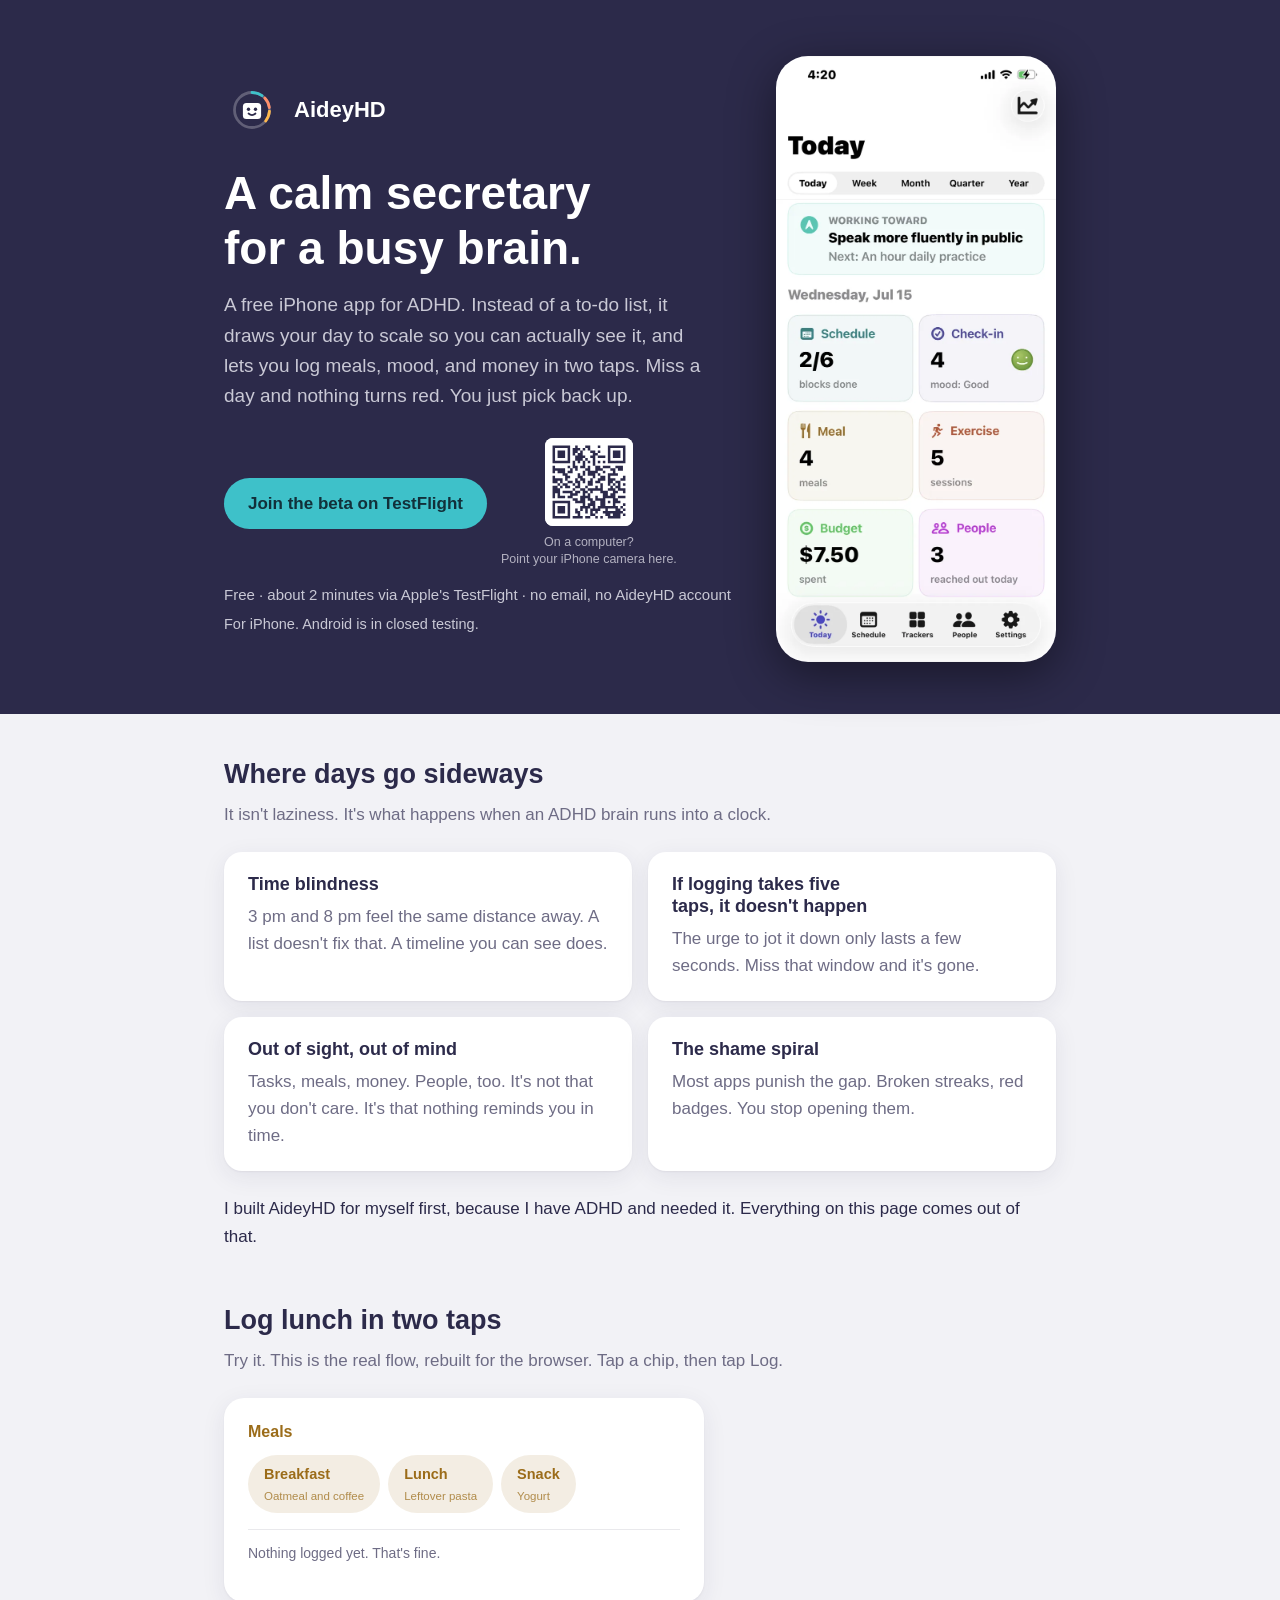
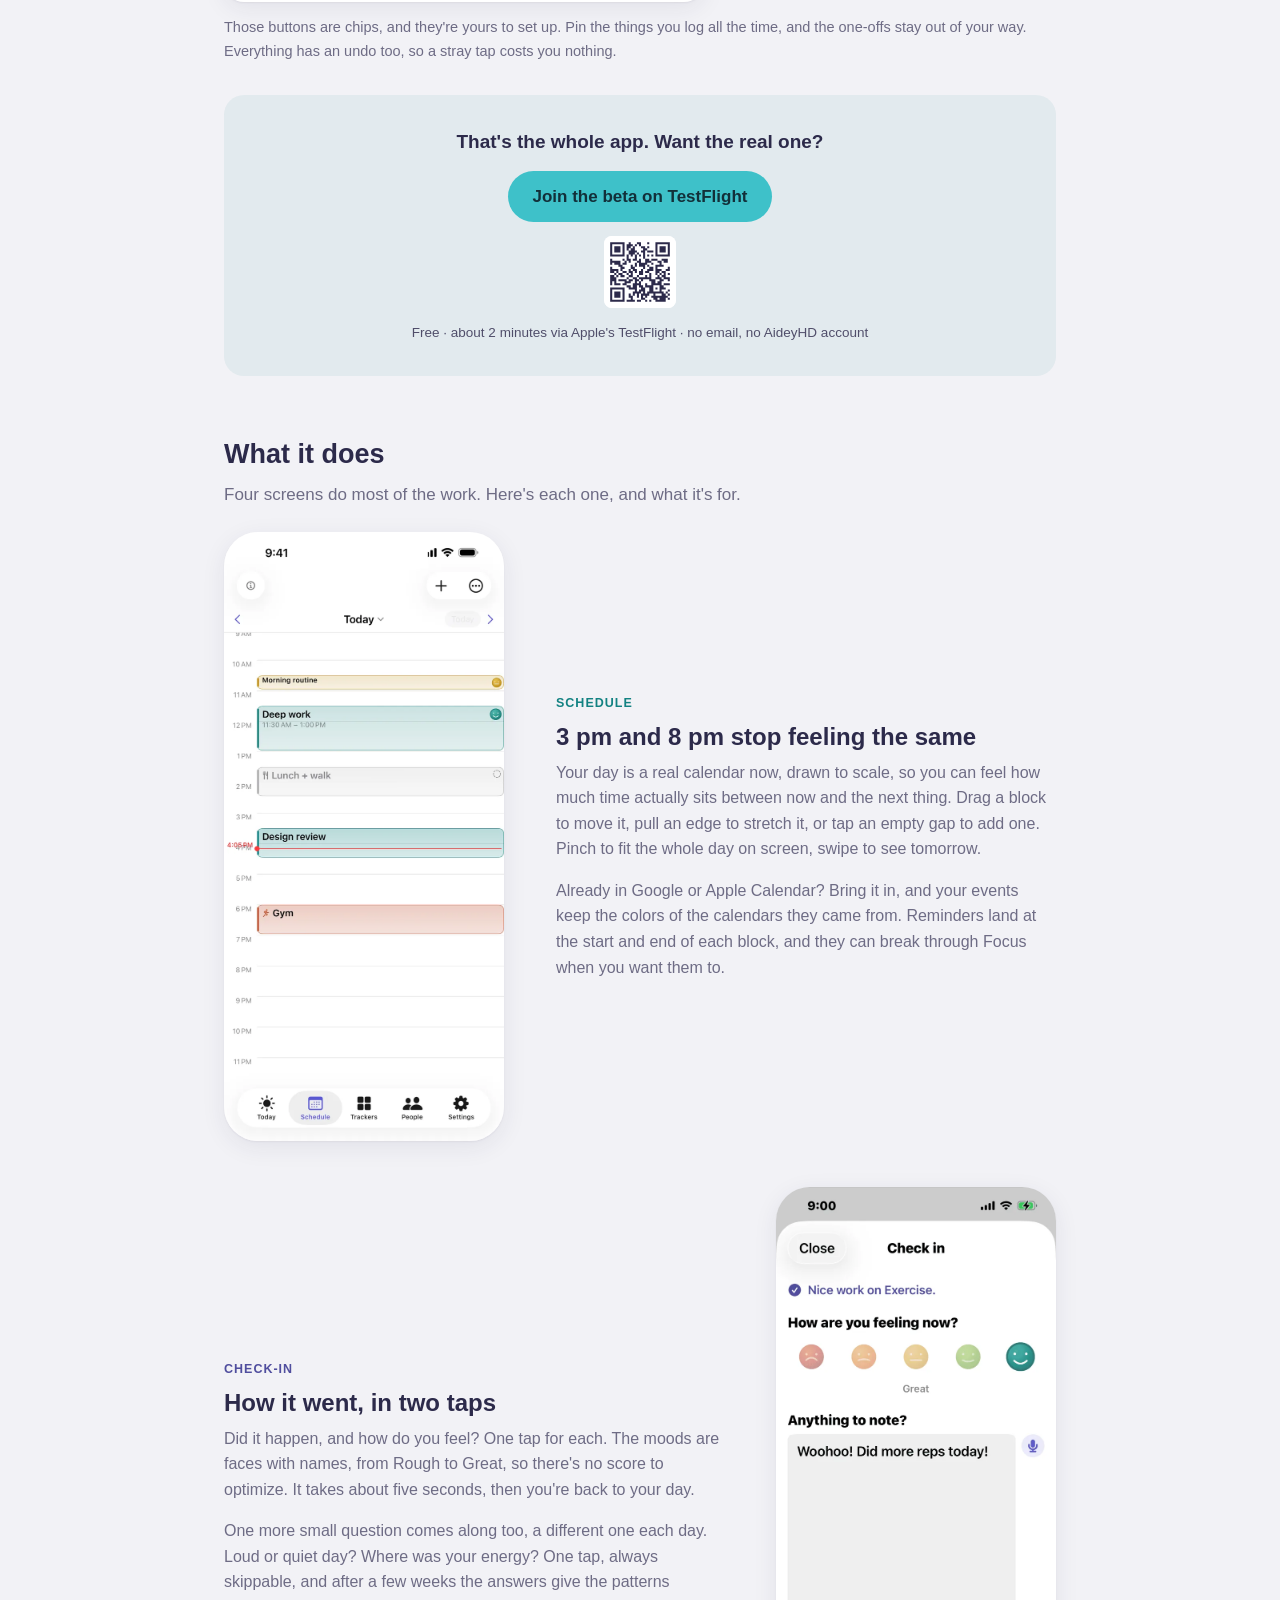
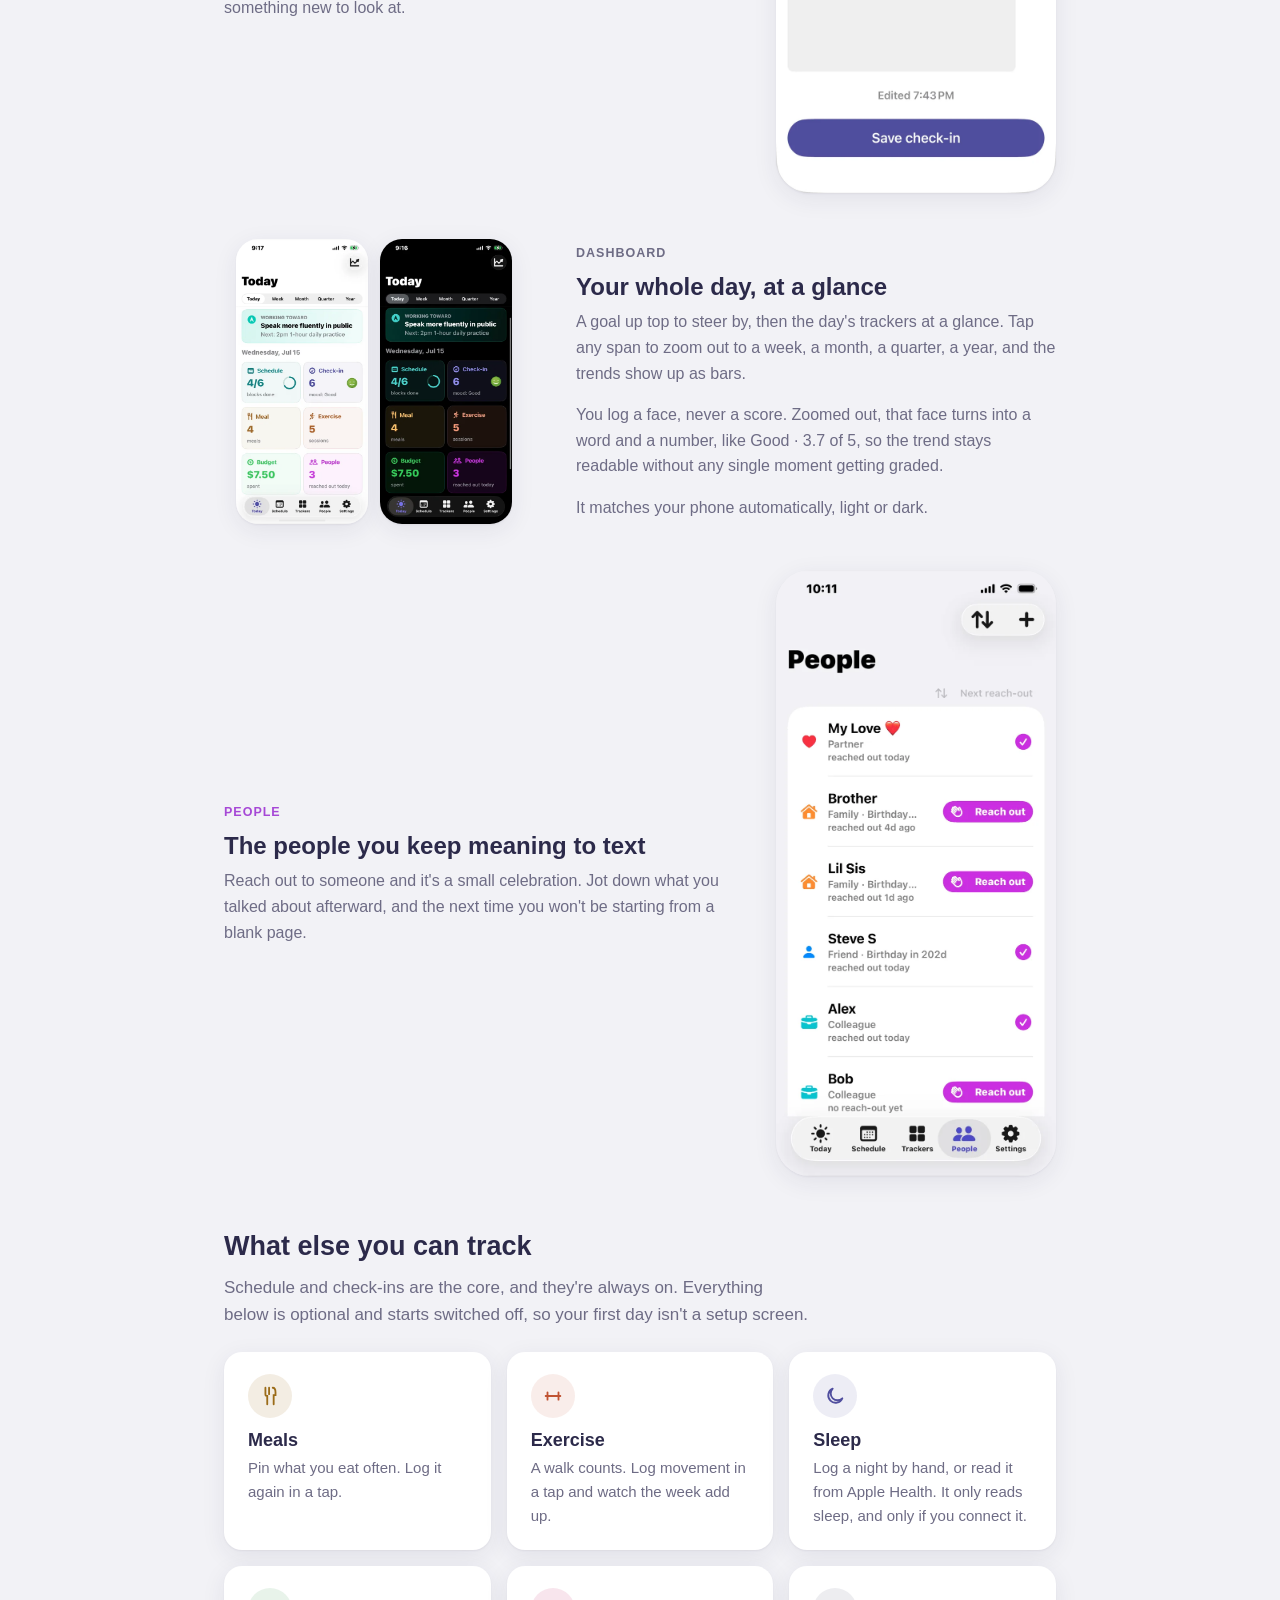
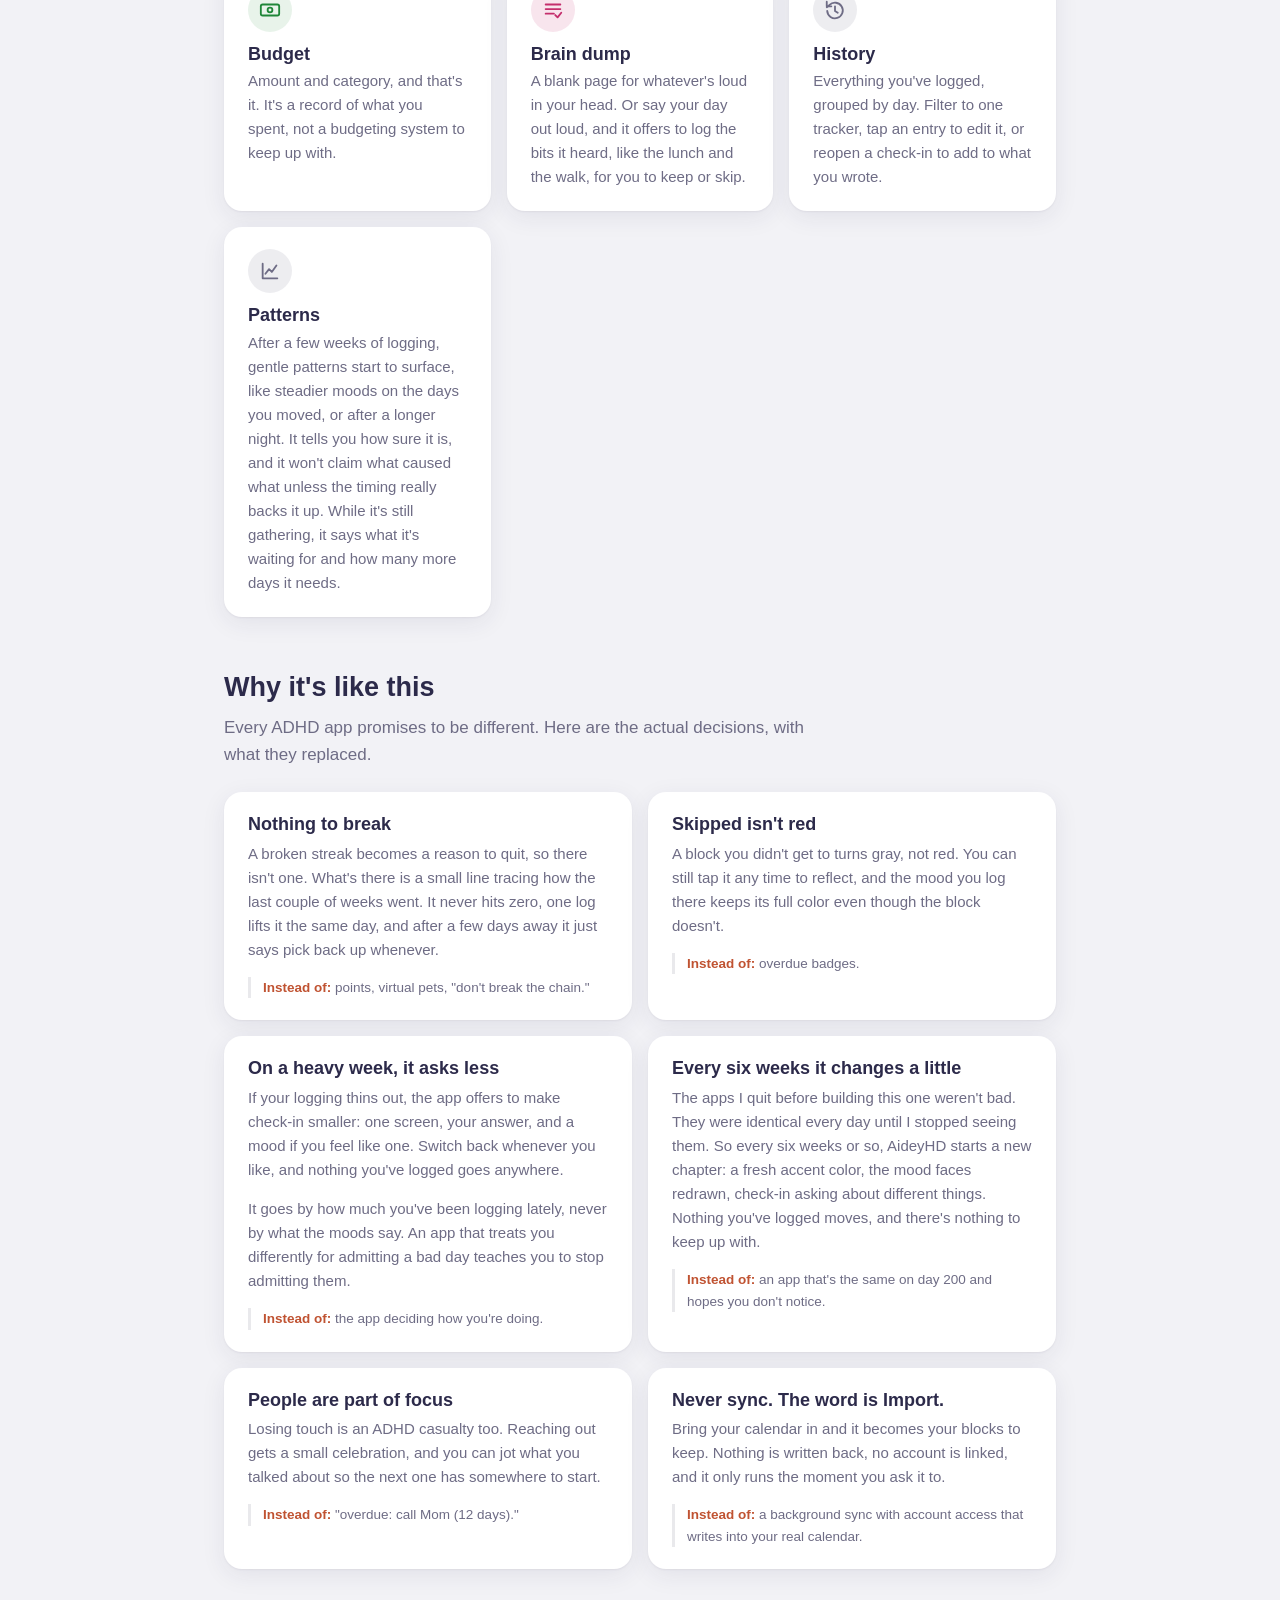
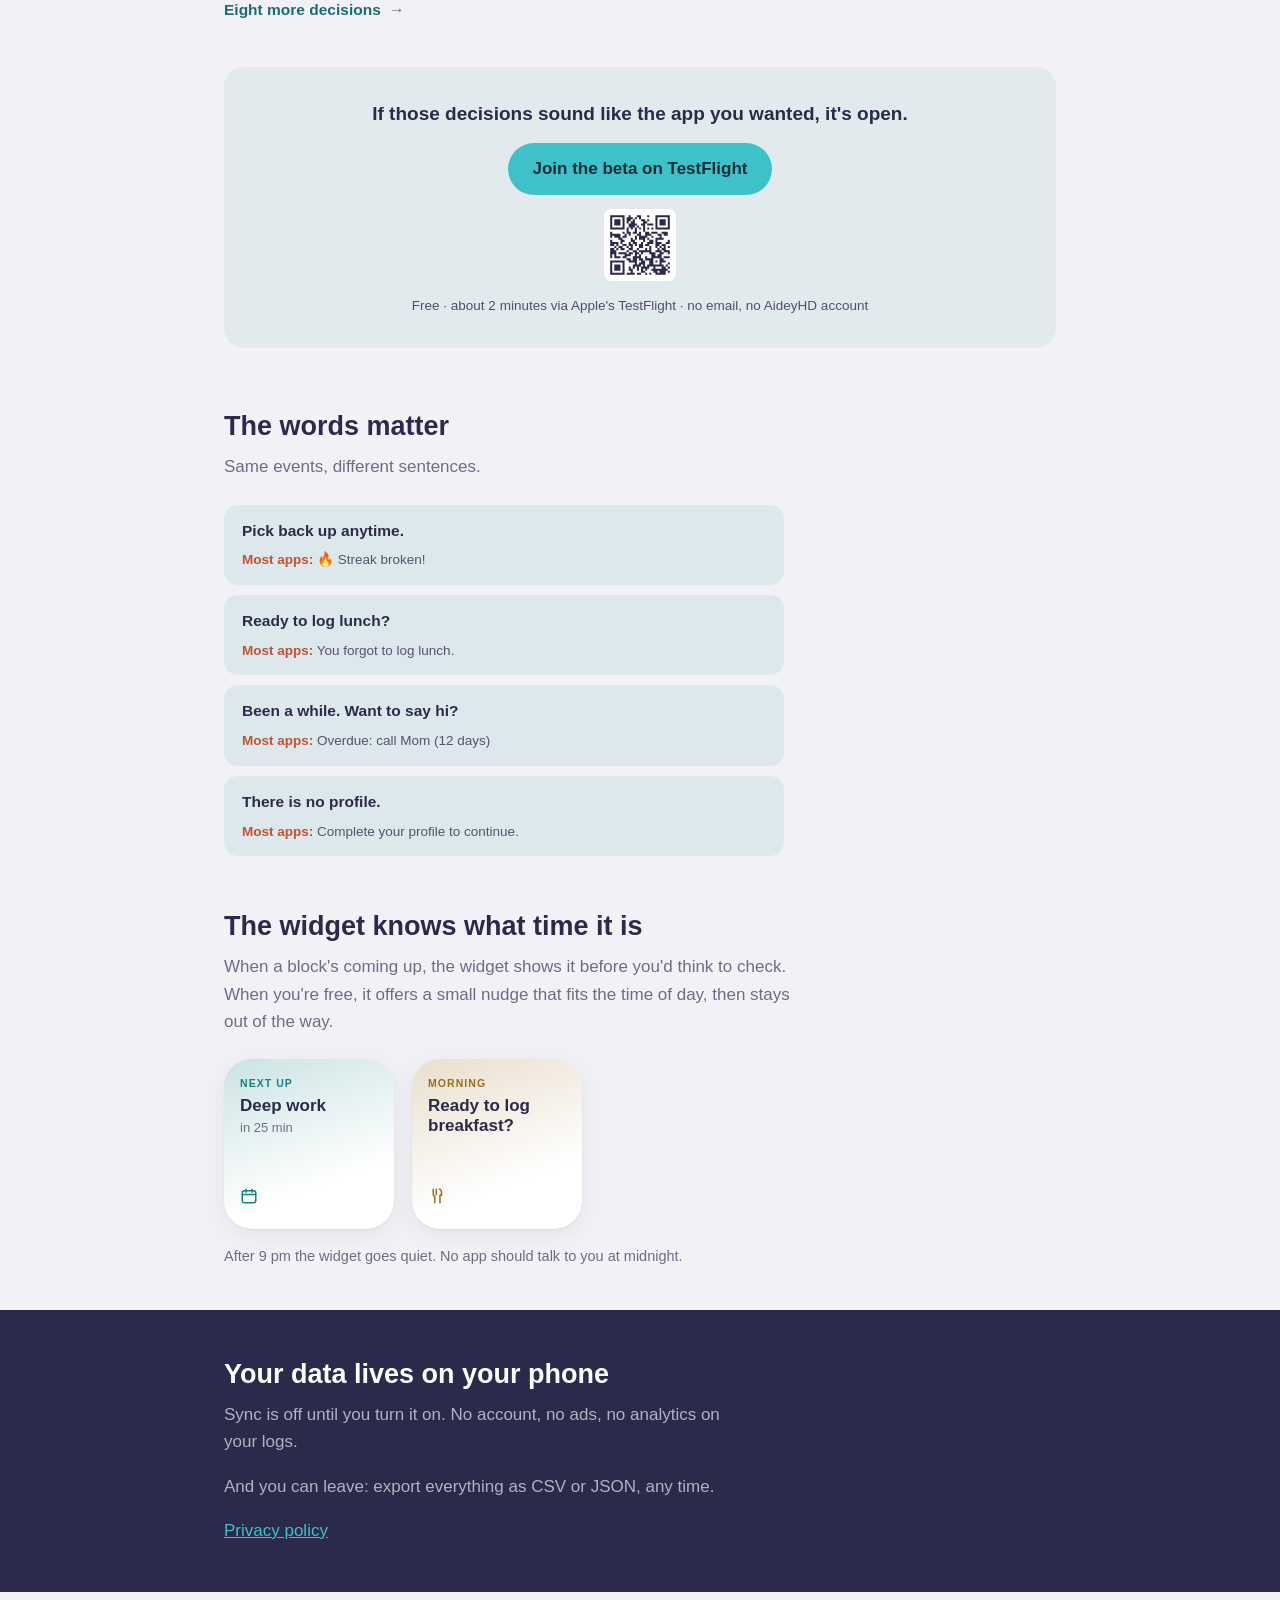
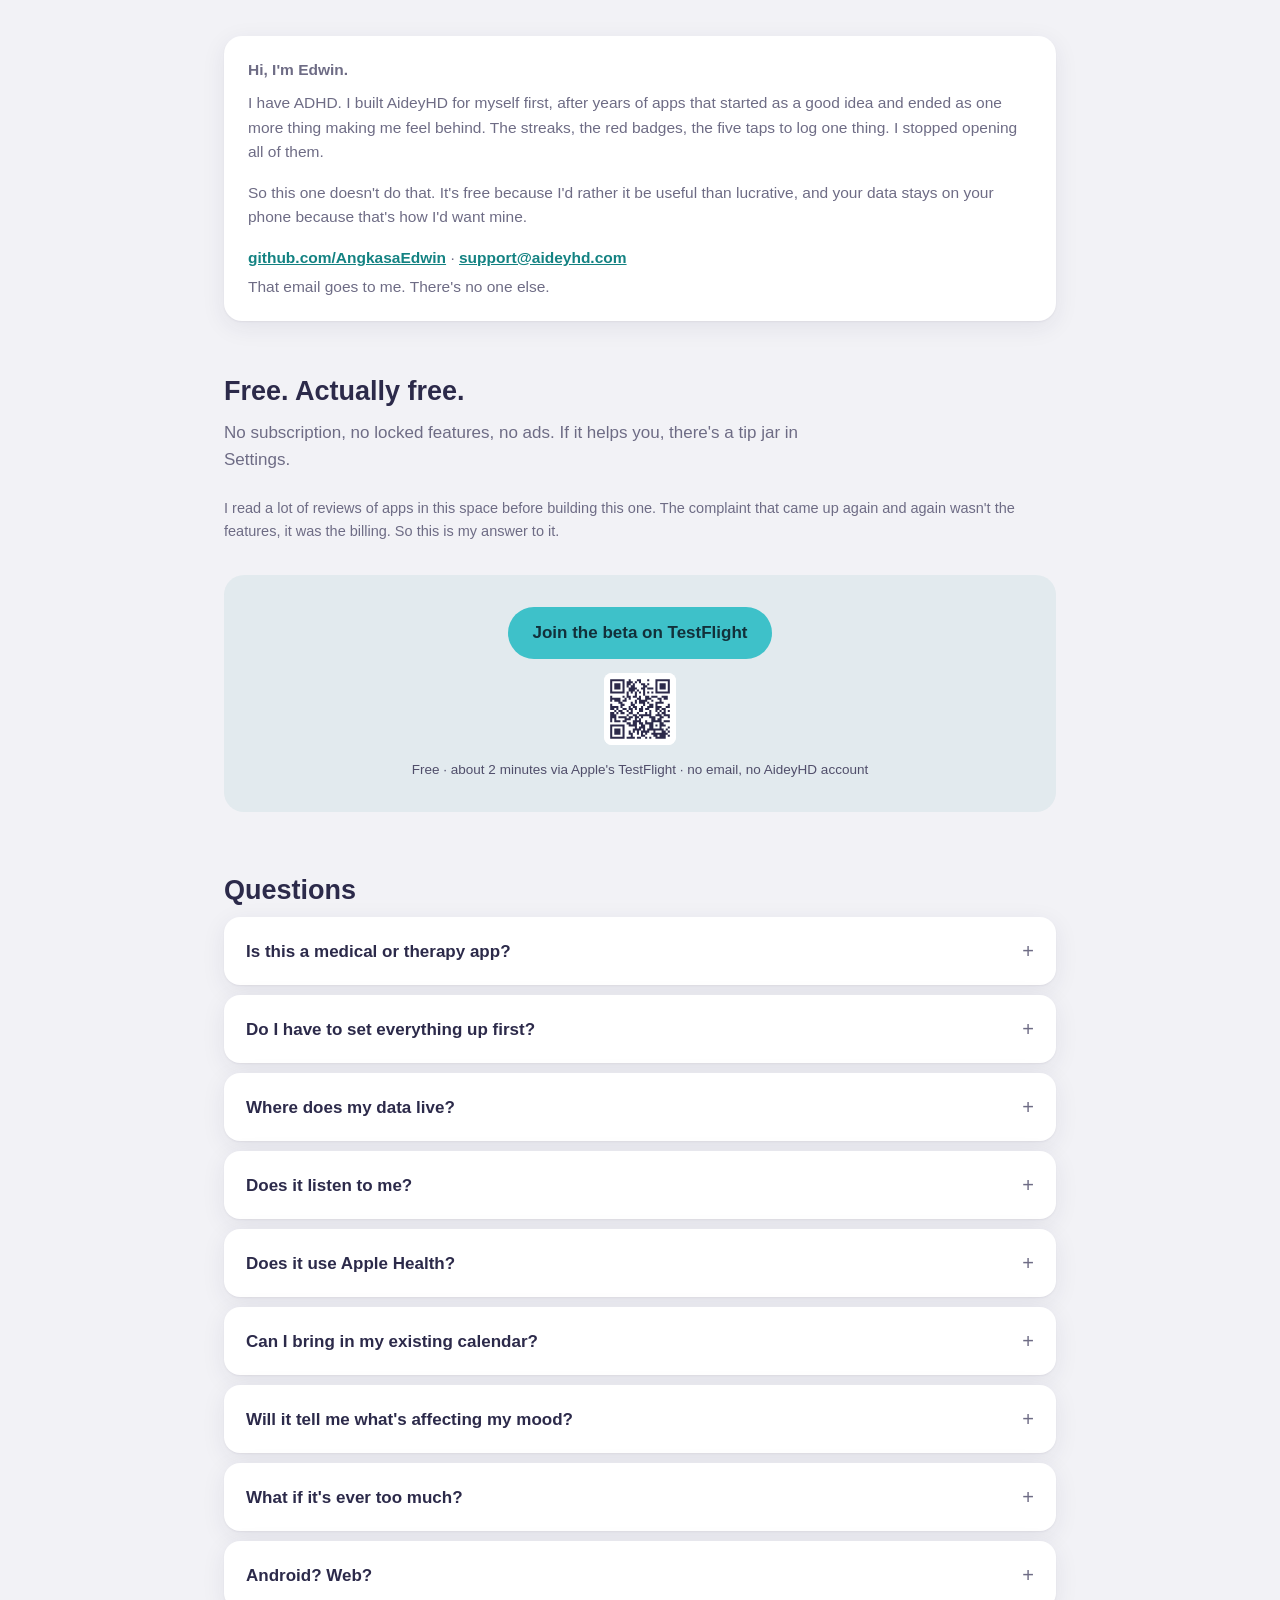
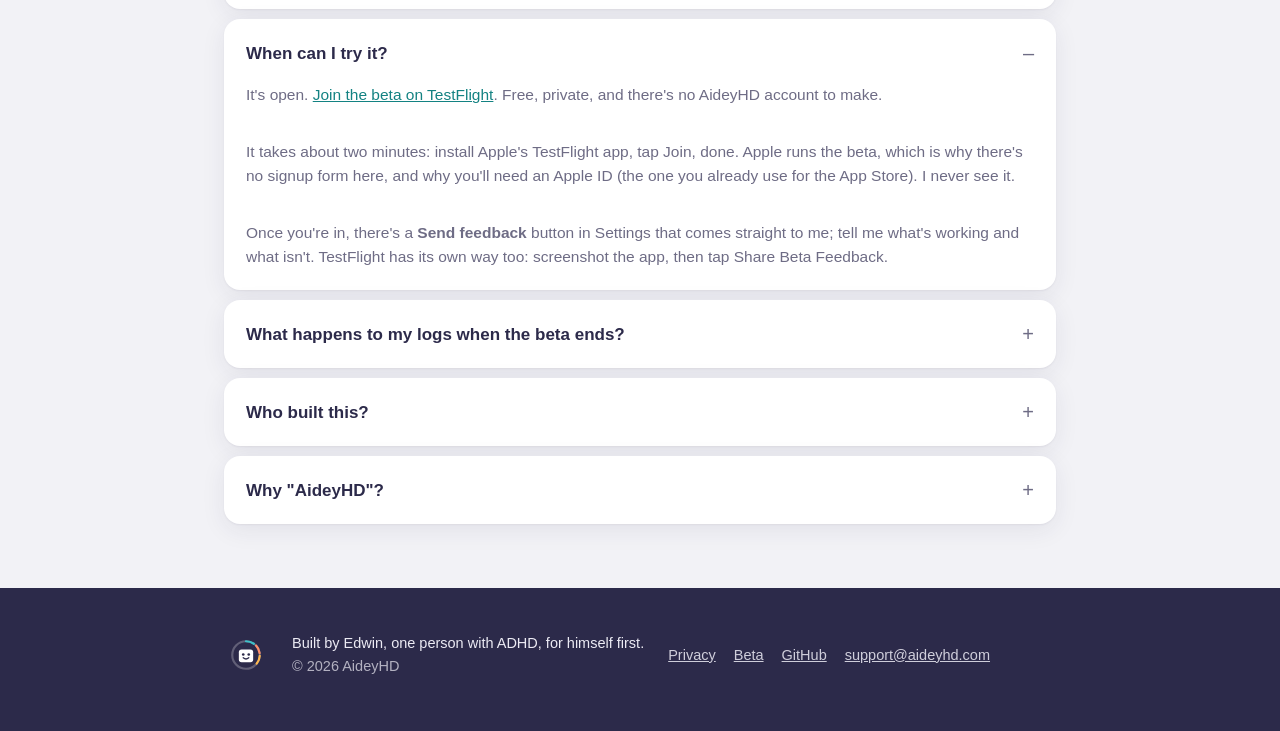
==== index.html @ 36a26a5b "Catch the decisions grid up to the engagement work The app shipped momentum, lighter check-ins, chap" ====
<!DOCTYPE html>
<html lang="en">
<head>
<meta charset="utf-8">
<meta name="viewport" content="width=device-width, initial-scale=1">
<title>AideyHD — a calm secretary for a busy brain</title>
<meta name="description" content="A free iPhone app for ADHD. Your day drawn to scale instead of listed, meals and mood and money logged in two taps, and nothing that turns red when you miss one. Private by default, no account, no subscription.">
<link rel="canonical" href="https://aideyhd.com/">
<link rel="stylesheet" href="styles.css">
<link rel="icon" href="assets/favicon.svg" type="image/svg+xml">
<link rel="apple-touch-icon" href="assets/apple-touch-icon.png">
<meta property="og:title" content="AideyHD — a calm secretary for a busy brain">
<meta property="og:description" content="Time-blocked days, two-tap logging, gentle check-ins. Private by default, free, no subscription.">
<meta property="og:url" content="https://aideyhd.com">
<meta property="og:type" content="website">
<meta property="og:image" content="https://aideyhd.com/assets/og-image.png">
<meta property="og:image:width" content="1200">
<meta property="og:image:height" content="630">
<meta property="og:image:alt" content="AideyHD — a calm secretary for a busy brain. The Today screen: a goal to work toward, plus schedule, check-in, and tracker tiles.">
<meta name="twitter:card" content="summary_large_image">
<meta name="twitter:title" content="AideyHD — a calm secretary for a busy brain">
<meta name="twitter:description" content="Time-blocked days, two-tap logging, gentle check-ins. Private by default, free, no subscription.">
<meta name="twitter:image" content="https://aideyhd.com/assets/og-image.png">
<script type="application/ld+json">
{
  "@context": "https://schema.org",
  "@type": "SoftwareApplication",
  "name": "AideyHD",
  "description": "A calm, ADHD-friendly personal secretary for iPhone: a to-scale day timeline you can fill by hand or import from your Google or Apple calendar, two-tap logging for meals, mood, exercise, sleep and spending, a spoken journal that turns talk into loggable suggestions, gentle check-ins, and a stay-in-touch layer for the people who matter. Private by default — data stays on your device.",
  "url": "https://aideyhd.com/",
  "applicationCategory": "HealthApplication",
  "applicationSubCategory": "Productivity",
  "operatingSystem": "iOS 17+",
  "isAccessibleForFree": true,
  "offers": {
    "@type": "Offer",
    "price": "0",
    "priceCurrency": "USD"
  },
  "author": {
    "@type": "Person",
    "name": "Edwin",
    "url": "https://github.com/AngkasaEdwin"
  },
  "privacyPolicy": "https://aideyhd.com/privacy/"
}
</script>
</head>
<body>

<!-- ================= HERO ================= -->
<header class="band hero">
  <div class="wrap">
    <div class="hero-copy">
      <div class="hero-mark">
        <svg viewBox="0 0 80 80" role="img" aria-label="AideyHD icon">
          <circle cx="40" cy="40" r="25" fill="none" stroke="#615F77" stroke-width="4"/>
          <path d="M 40 15 A 25 25 0 0 1 54.34 19.52" fill="none" stroke="#3EC1C9" stroke-width="4" stroke-linecap="round"/>
          <path d="M 58.28 22.95 A 25 25 0 0 1 64.76 36.52" fill="none" stroke="#FF8F6B" stroke-width="4" stroke-linecap="round"/>
          <path d="M 64.94 41.74 A 25 25 0 0 1 59.43 55.73" fill="none" stroke="#FFB84D" stroke-width="4" stroke-linecap="round"/>
          <rect x="27" y="30" width="26" height="23" rx="5" fill="#FFFFFF"/>
          <circle cx="35" cy="39" r="2.4" fill="#2C2A4A"/>
          <circle cx="45" cy="39" r="2.4" fill="#2C2A4A"/>
          <path d="M 35 45 Q 40 49.4 45 45" fill="none" stroke="#2C2A4A" stroke-width="2.4" stroke-linecap="round"/>
        </svg>
        <span class="name">AideyHD</span>
      </div>
      <h1>A calm secretary for a busy brain.</h1>
      <p class="sub">A free iPhone app for ADHD. Instead of a to-do list, it draws your day to scale so you can actually see it, and lets you log meals, mood, and money in two taps. Miss a day and nothing turns red. You just pick back up.</p>
      <div class="cta-row">
        <a class="cta" href="https://testflight.apple.com/join/MDdBMd5a" target="_blank" rel="noopener">Join the beta on TestFlight</a>
        <figure class="qr">
          <img src="assets/qr-testflight.svg" width="88" height="88" alt="QR code linking to the AideyHD TestFlight beta">
          <figcaption>On a computer?<br>Point your iPhone camera here.</figcaption>
        </figure>
      </div>
      <p class="cta-note">Free · about 2 minutes via Apple's TestFlight · no email, no AideyHD account</p>
      <p class="platforms">For iPhone. Android is in closed testing.</p>
    </div>
    <figure class="hero-shot">
      <picture><source srcset="assets/screenshot-today.webp" type="image/webp"><img src="assets/screenshot-today.png" width="280" alt="AideyHD's Today screen: a goal to work toward at the top, then summary tiles for schedule, check-ins with mood, meals, exercise, budget, and people" fetchpriority="high"></picture>
    </figure>
  </div>
</header>

<!-- ================= THE PROBLEM ================= -->
<section id="problem">
  <div class="wrap">
    <h2>Where days go sideways</h2>
    <p class="lede">It isn't laziness. It's what happens when an ADHD brain runs into a clock.</p>
    <div class="grid grid-2">
      <div class="card">
        <h3>Time blindness</h3>
        <p class="muted">3 pm and 8 pm feel the same distance away. A list doesn't fix that. A timeline you can see does.</p>
      </div>
      <div class="card">
        <h3>If logging takes five taps, it doesn't happen</h3>
        <p class="muted">The urge to jot it down only lasts a few seconds. Miss that window and it's gone.</p>
      </div>
      <div class="card">
        <h3>Out of sight, out of mind</h3>
        <p class="muted">Tasks, meals, money. People, too. It's not that you don't care. It's that nothing reminds you in time.</p>
      </div>
      <div class="card">
        <h3>The shame spiral</h3>
        <p class="muted">Most apps punish the gap. Broken streaks, red badges. You stop opening them.</p>
      </div>
    </div>
    <p style="margin-top:24px">I built AideyHD for myself first, because I have ADHD and needed it. Everything on this page comes out of that.</p>
  </div>
</section>

<!-- ================= TWO-TAP DEMO ================= -->
<section id="demo">
  <div class="wrap">
    <h2>Log lunch in two taps</h2>
    <p class="lede">Try it. This is the real flow, rebuilt for the browser. Tap a chip, then tap Log.</p>

    <div class="demo" id="tapdemo">
      <div class="demo-head">
        <h3>Meals</h3>
        <span class="tap-count" id="tapcount" aria-live="polite"></span>
      </div>
      <div class="chips" id="demochips">
        <button class="qchip" data-title="Breakfast" data-detail="Oatmeal and coffee"><span class="t">Breakfast</span><span class="s">Oatmeal and coffee</span></button>
        <button class="qchip" data-title="Lunch" data-detail="Leftover pasta"><span class="t">Lunch</span><span class="s">Leftover pasta</span></button>
        <button class="qchip" data-title="Snack" data-detail="Yogurt"><span class="t">Snack</span><span class="s">Yogurt</span></button>
      </div>
      <ul class="demo-log" id="demolog" aria-live="polite"></ul>
      <p class="demo-empty" id="demoempty">Nothing logged yet. That's fine.</p>
      <button class="demo-reset" id="demoreset" hidden>Start over</button>

      <div class="sheet" id="demosheet" role="dialog" aria-modal="false" aria-labelledby="sheettitle" hidden>
        <h4 id="sheettitle">Log meal</h4>
        <div class="row"><span class="k">Meal</span><span id="sheetmeal">Lunch</span></div>
        <div class="row"><span class="k">What</span><span id="sheetdetail">Leftover pasta</span></div>
        <div class="row"><span class="k">Time</span><span id="sheettime">now</span></div>
        <div class="sheet-actions">
          <button class="btn-quiet" id="sheetcancel">Cancel</button>
          <button class="btn-log" id="sheetlog">Log</button>
        </div>
      </div>

      <div class="undo-pill" id="undopill" hidden>
        <span id="undolabel">Logged Lunch</span>
        <button id="undobtn">Undo</button>
      </div>
    </div>
    <p class="small muted" style="margin-top:14px">Those buttons are chips, and they're yours to set up. Pin the things you log all the time, and the one-offs stay out of your way. Everything has an undo too, so a stray tap costs you nothing.</p>

    <div class="cta-block">
      <p class="cta-pitch">That's the whole app. Want the real one?</p>
      <a class="cta" href="https://testflight.apple.com/join/MDdBMd5a" target="_blank" rel="noopener">Join the beta on TestFlight</a>
      <img class="qr-mini" src="assets/qr-testflight.svg" width="72" height="72" alt="QR code linking to the AideyHD TestFlight beta">
      <p class="cta-fine">Free · about 2 minutes via Apple's TestFlight · no email, no AideyHD account</p>
    </div>
  </div>
</section>

<!-- ================= A CLOSER LOOK (screenshot walkthrough) ================= -->
<!-- SCAFFOLD: drop light-mode captures into the named files, then replace each
     .shot-ph div with <img src="assets/feature-*.png" width="280" alt="…">. -->
<section id="closer">
  <div class="wrap">
    <h2>What it does</h2>
    <p class="lede">Four screens do most of the work. Here's each one, and what it's for.</p>
    <div class="frows">

      <div class="frow">
        <div class="frow-shot">
          <picture><source srcset="assets/feature-schedule.webp" type="image/webp"><img src="assets/feature-schedule.png" width="280" alt="AideyHD's Schedule: a to-scale calendar of the day, each block drawn at its true length and colored by type, a small face on the ones already done, and a red line marking now." loading="lazy" decoding="async"></picture>
        </div>
        <div class="frow-copy">
          <div class="eyebrow" style="color:var(--teal)">Schedule</div>
          <h3>3 pm and 8 pm stop feeling the same</h3>
          <p>Your day is a real calendar now, drawn to scale, so you can feel how much time actually sits between now and the next thing. Drag a block to move it, pull an edge to stretch it, or tap an empty gap to add one. Pinch to fit the whole day on screen, swipe to see tomorrow.</p>
          <p>Already in Google or Apple Calendar? Bring it in, and your events keep the colors of the calendars they came from. Reminders land at the start and end of each block, and they can break through Focus when you want them to.</p>
        </div>
      </div>

      <div class="frow reverse">
        <div class="frow-shot">
          <picture><source srcset="assets/feature-checkin.webp" type="image/webp"><img src="assets/feature-checkin.png" width="280" alt="AideyHD's Check-in: a row of five colored mood faces with 'Great' selected, and a note field below." loading="lazy" decoding="async"></picture>
        </div>
        <div class="frow-copy">
          <div class="eyebrow" style="color:var(--indigo)">Check-in</div>
          <h3>How it went, in two taps</h3>
          <p>Did it happen, and how do you feel? One tap for each. The moods are faces with names, from Rough to Great, so there's no score to optimize. It takes about five seconds, then you're back to your day.</p>
          <p>One more small question comes along too, a different one each day. Loud or quiet day? Where was your energy? One tap, always skippable, and after a few weeks the answers give the patterns something new to look at.</p>
        </div>
      </div>

      <div class="frow">
        <div class="frow-shot pair">
          <div class="shot-pair">
            <picture><source srcset="assets/feature-dashboard-light.webp" type="image/webp"><img src="assets/feature-dashboard-light.png" width="132" alt="AideyHD's dashboard in light mode: a goal to work toward, then color-coded tiles for schedule, check-in, meals, exercise, budget, and people." loading="lazy" decoding="async"></picture>
            <picture><source srcset="assets/feature-dashboard-dark.webp" type="image/webp"><img src="assets/feature-dashboard-dark.png" width="132" alt="The same AideyHD dashboard in dark mode." loading="lazy" decoding="async"></picture>
          </div>
        </div>
        <div class="frow-copy">
          <div class="eyebrow" style="color:var(--ink-2)">Dashboard</div>
          <h3>Your whole day, at a glance</h3>
          <p>A goal up top to steer by, then the day's trackers at a glance. Tap any span to zoom out to a week, a month, a quarter, a year, and the trends show up as bars.</p>
          <p>You log a face, never a score. Zoomed out, that face turns into a word and a number, like Good · 3.7 of 5, so the trend stays readable without any single moment getting graded.</p>
          <p class="small muted" style="margin-top:10px">It matches your phone automatically, light or dark.</p>
        </div>
      </div>

      <div class="frow reverse">
        <div class="frow-shot">
          <picture><source srcset="assets/feature-people.webp" type="image/webp"><img src="assets/feature-people.png" width="280" alt="AideyHD's People screen: the people you keep track of, each with a relationship icon, a birthday and last-reached-out line, and a Reach out button." loading="lazy" decoding="async"></picture>
        </div>
        <div class="frow-copy">
          <div class="eyebrow" style="color:var(--purple)">People</div>
          <h3>The people you keep meaning to text</h3>
          <p>Reach out to someone and it's a small celebration. Jot down what you talked about afterward, and the next time you won't be starting from a blank page.</p>
        </div>
      </div>

    </div>
  </div>
</section>

<!-- ================= FEATURE TOUR ================= -->
<section id="features">
  <div class="wrap">
    <h2>What else you can track</h2>
    <p class="lede">Schedule and check-ins are the core, and they're always on. Everything below is optional and starts switched off, so your first day isn't a setup screen.</p>
    <div class="grid grid-3">
      <div class="card feature">
        <div class="glyph t-amber" aria-hidden="true">
          <svg viewBox="0 0 24 24" fill="none" stroke="currentColor" stroke-width="2" stroke-linecap="round"><path d="M7 3v7a2 2 0 0 0 2 2v9M7 3v4M11 3v7M15 3c2 0 3 2 3 5v3h-2v10"/></svg>
        </div>
        <h3>Meals</h3>
        <p>Pin what you eat often. Log it again in a tap.</p>
      </div>
      <div class="card feature">
        <div class="glyph t-coral" aria-hidden="true">
          <svg viewBox="0 0 24 24" fill="none" stroke="currentColor" stroke-width="2" stroke-linecap="round"><path d="M4 12h2M18 12h2M6 8v8M18 8v8M6 12h12"/></svg>
        </div>
        <h3>Exercise</h3>
        <p>A walk counts. Log movement in a tap and watch the week add up.</p>
      </div>
      <div class="card feature">
        <div class="glyph t-indigo" aria-hidden="true">
          <svg viewBox="0 0 24 24" fill="none" stroke="currentColor" stroke-width="2" stroke-linecap="round" stroke-linejoin="round"><path d="M20 14.5A8 8 0 1 1 9.5 4a6.5 6.5 0 0 0 10.5 10.5z"/></svg>
        </div>
        <h3>Sleep</h3>
        <p>Log a night by hand, or read it from Apple Health. It only reads sleep, and only if you connect it.</p>
      </div>
      <div class="card feature">
        <div class="glyph t-green" aria-hidden="true">
          <svg viewBox="0 0 24 24" fill="none" stroke="currentColor" stroke-width="2" stroke-linecap="round"><rect x="2" y="6" width="20" height="12" rx="2"/><circle cx="12" cy="12" r="2.6"/></svg>
        </div>
        <h3>Budget</h3>
        <p>Amount and category, and that's it. It's a record of what you spent, not a budgeting system to keep up with.</p>
      </div>
      <div class="card feature">
        <div class="glyph t-pink" aria-hidden="true">
          <svg viewBox="0 0 24 24" fill="none" stroke="currentColor" stroke-width="2" stroke-linecap="round" stroke-linejoin="round"><path d="M4 6h16M4 11h16M4 16h9"/><path d="M14.5 17.5l2.5 2.5 4-5"/></svg>
        </div>
        <h3>Brain dump</h3>
        <p>A blank page for whatever's loud in your head. Or say your day out loud, and it offers to log the bits it heard, like the lunch and the walk, for you to keep or skip.</p>
      </div>
      <div class="card feature">
        <div class="glyph t-ink" aria-hidden="true">
          <svg viewBox="0 0 24 24" fill="none" stroke="currentColor" stroke-width="2" stroke-linecap="round" stroke-linejoin="round"><path d="M3 3v5h5"/><path d="M3.5 13a8.5 8.5 0 1 0 2.5-6.5L3 9"/><path d="M12 8v5l3 2"/></svg>
        </div>
        <h3>History</h3>
        <p>Everything you've logged, grouped by day. Filter to one tracker, tap an entry to edit it, or reopen a check-in to add to what you wrote.</p>
      </div>
      <div class="card feature">
        <div class="glyph t-ink" aria-hidden="true">
          <svg viewBox="0 0 24 24" fill="none" stroke="currentColor" stroke-width="2" stroke-linecap="round" stroke-linejoin="round"><path d="M4 4v16h16"/><path d="M7 15l4-5 3 3 5-7"/></svg>
        </div>
        <h3>Patterns</h3>
        <p>After a few weeks of logging, gentle patterns start to surface, like steadier moods on the days you moved, or after a longer night. It tells you how sure it is, and it won't claim what caused what unless the timing really backs it up. While it's still gathering, it says what it's waiting for and how many more days it needs.</p>
      </div>
    </div>
  </div>
</section>

<!-- ================= DESIGN DECISIONS ================= -->
<section id="why">
  <div class="wrap">
    <h2>Why it's like this</h2>
    <p class="lede">Every ADHD app promises to be different. Here are the actual decisions, with what they replaced.</p>
    <div class="grid grid-2">
      <div class="card decision">
        <h3>Nothing to break</h3>
        <p>A broken streak becomes a reason to quit, so there isn't one. What's there is a small line tracing how the last couple of weeks went. It never hits zero, one log lifts it the same day, and after a few days away it just says pick back up whenever.</p>
        <p class="instead"><strong>Instead of:</strong> points, virtual pets, "don't break the chain."</p>
      </div>
      <div class="card decision">
        <h3>Skipped isn't red</h3>
        <p>A block you didn't get to turns gray, not red. You can still tap it any time to reflect, and the mood you log there keeps its full color even though the block doesn't.</p>
        <p class="instead"><strong>Instead of:</strong> overdue badges.</p>
      </div>
      <div class="card decision">
        <h3>On a heavy week, it asks less</h3>
        <p>If your logging thins out, the app offers to make check-in smaller: one screen, your answer, and a mood if you feel like one. Switch back whenever you like, and nothing you've logged goes anywhere.</p>
        <p>It goes by how much you've been logging lately, never by what the moods say. An app that treats you differently for admitting a bad day teaches you to stop admitting them.</p>
        <p class="instead"><strong>Instead of:</strong> the app deciding how you're doing.</p>
      </div>
      <div class="card decision">
        <h3>Every six weeks it changes a little</h3>
        <p>The apps I quit before building this one weren't bad. They were identical every day until I stopped seeing them. So every six weeks or so, AideyHD starts a new chapter: a fresh accent color, the mood faces redrawn, check-in asking about different things. Nothing you've logged moves, and there's nothing to keep up with.</p>
        <p class="instead"><strong>Instead of:</strong> an app that's the same on day 200 and hopes you don't notice.</p>
      </div>
      <div class="card decision">
        <h3>People are part of focus</h3>
        <p>Losing touch is an ADHD casualty too. Reaching out gets a small celebration, and you can jot what you talked about so the next one has somewhere to start.</p>
        <p class="instead"><strong>Instead of:</strong> "overdue: call Mom (12 days)."</p>
      </div>
      <div class="card decision">
        <h3>Never sync. The word is Import.</h3>
        <p>Bring your calendar in and it becomes your blocks to keep. Nothing is written back, no account is linked, and it only runs the moment you ask it to.</p>
        <p class="instead"><strong>Instead of:</strong> a background sync with account access that writes into your real calendar.</p>
      </div>
    </div>

    <details class="more-decisions">
      <summary>Eight more decisions</summary>
      <div class="grid grid-2">
        <div class="card decision">
          <h3>Undo, not "are you sure?"</h3>
          <p>Confirmation dialogs get dismissed on reflex. Every delete is instant, with five seconds to take it back.</p>
          <p class="instead"><strong>Instead of:</strong> dialogs nobody reads.</p>
        </div>
        <div class="card decision">
          <h3>Never lock between impulse and log</h3>
          <p>Face ID protects your data. But a check-in from a notification opens above the lock, because the moment doesn't wait.</p>
          <p class="instead"><strong>Instead of:</strong> security that costs the log.</p>
        </div>
        <div class="card decision">
          <h3>A timeline, not a list</h3>
          <p>Blocks drawn to scale make the shape of the day visible. That's the direct counter to time blindness.</p>
          <p class="instead"><strong>Instead of:</strong> the checklist.</p>
        </div>
        <div class="card decision">
          <h3>The widget invites, it doesn't nag</h3>
          <p>It knows the time of day, which trackers you use, and what the block in front of it actually is. After 9 pm it goes quiet.</p>
          <p class="instead"><strong>Instead of:</strong> "Drink some water!" and taps that lead nowhere.</p>
        </div>
        <div class="card decision">
          <h3>Type or talk</h3>
          <p>There's a mic next to the longer fields, like a note, the brain dump, or a reach-out. The recognition runs on your device wherever the system allows it.</p>
          <p class="instead"><strong>Instead of:</strong> sending your voice off-device to save you some typing.</p>
        </div>
        <div class="card decision">
          <h3>Nothing's written until you tap it</h3>
          <p>Say your day out loud and it reads it back as guesses, right on your phone. The suggestions wait. A wrong one costs a glance, and the ones you tap are the only ones that get logged.</p>
          <p class="instead"><strong>Instead of:</strong> parsing your words on a server and logging them for you.</p>
        </div>
        <div class="card decision">
          <h3>A direction to come back to</h3>
          <p>Set one thing you're working toward and the next small step. It sits on your Today screen and inside the block you're in, so the goal is there at the moment you'd usually drift from it.</p>
          <p class="instead"><strong>Instead of:</strong> a goal system that measures you and becomes one more thing to fall behind on.</p>
        </div>
        <div class="card decision">
          <h3>A due date is a fact. Urgency isn't.</h3>
          <p>Things you're waiting on sit in a short list, three at a time. A due date brings one into view when it's close. It never grades what matters most, because that's a judgment, and it's yours.</p>
          <p class="instead"><strong>Instead of:</strong> priority flags, red overdue labels, an algorithm ranking your life.</p>
        </div>
      </div>
    </details>

    <div class="cta-block">
      <p class="cta-pitch">If those decisions sound like the app you wanted, it's open.</p>
      <a class="cta" href="https://testflight.apple.com/join/MDdBMd5a" target="_blank" rel="noopener">Join the beta on TestFlight</a>
      <img class="qr-mini" src="assets/qr-testflight.svg" width="72" height="72" alt="QR code linking to the AideyHD TestFlight beta">
      <p class="cta-fine">Free · about 2 minutes via Apple's TestFlight · no email, no AideyHD account</p>
    </div>
  </div>
</section>

<!-- ================= COPY TOGGLE ================= -->
<section id="tone">
  <div class="wrap">
    <h2>The words matter</h2>
    <p class="lede">Same events, different sentences.</p>
    <ul class="pairs">
      <li>
        <p class="says-aidey">Pick back up anytime.</p>
        <p class="says-most"><span>Most apps:</span> 🔥 Streak broken!</p>
      </li>
      <li>
        <p class="says-aidey">Ready to log lunch?</p>
        <p class="says-most"><span>Most apps:</span> You forgot to log lunch.</p>
      </li>
      <li>
        <p class="says-aidey">Been a while. Want to say hi?</p>
        <p class="says-most"><span>Most apps:</span> Overdue: call Mom (12 days)</p>
      </li>
      <li>
        <p class="says-aidey">There is no profile.</p>
        <p class="says-most"><span>Most apps:</span> Complete your profile to continue.</p>
      </li>
    </ul>
  </div>
</section>

<!-- ================= WIDGET ================= -->
<section id="widget">
  <div class="wrap">
    <h2>The widget knows what time it is</h2>
    <p class="lede" id="widgetlede">When a block's coming up, the widget shows it before you'd think to check. When you're free, it offers a small nudge that fits the time of day, then stays out of the way.</p>
    <div class="widgets">
      <div class="widget">
        <div class="wash" style="background:linear-gradient(160deg, color-mix(in srgb, var(--teal) 22%, transparent), transparent 70%)"></div>
        <div class="wl" style="color:var(--teal)">NEXT UP</div>
        <div class="wt">Deep work</div>
        <div class="ws">in 25 min</div>
        <div class="wico" style="color:var(--teal)" aria-hidden="true">
          <svg viewBox="0 0 24 24" fill="none" stroke="currentColor" stroke-width="2" stroke-linecap="round"><rect x="3" y="5" width="18" height="16" rx="3"/><path d="M8 3v4M16 3v4M3 10h18"/></svg>
        </div>
      </div>
      <div class="widget" id="idlewidget">
        <div class="wash" id="idlewash"></div>
        <div class="wl" id="idlelabel"></div>
        <div class="wt" id="idletitle"></div>
        <div class="ws" id="idlesub"></div>
        <div class="wico" id="idleico" aria-hidden="true"></div>
      </div>
    </div>
    <p class="small muted" style="margin-top:16px" id="widgetnote">After 9 pm the widget goes quiet. No app should talk to you at midnight.</p>
  </div>
</section>

<!-- ================= PRIVACY ================= -->
<section class="band privacy-band" id="privacy">
  <div class="wrap">
    <h2>Your data lives on your phone</h2>
    <p class="muted">Sync is off until you turn it on. No account, no ads, no analytics on your logs.</p>
    <p class="muted">And you can leave: export everything as CSV or JSON, any time.</p>
    <p><a href="privacy/">Privacy policy</a></p>
  </div>
</section>

<!-- ================= FOUNDER ================= -->
<section id="founder">
  <div class="wrap">
    <div class="card founder-card">
      <!-- AVATAR SLOT: drop the file in as assets/founder.png (square, ~160px),
           then uncomment. Keep it local — no third-party avatar host, or the
           privacy story starts leaking visitor IPs on the front page.
      <img class="founder-face" src="assets/founder.png" width="72" height="72" alt="Edwin">
      -->
      <div class="founder-body">
        <p class="founder-hi">Hi, I'm Edwin.</p>
        <p>I have ADHD. I built AideyHD for myself first, after years of apps that started as a good idea and ended as one more thing making me feel behind. The streaks, the red badges, the five taps to log one thing. I stopped opening all of them.</p>
        <p>So this one doesn't do that. It's free because I'd rather it be useful than lucrative, and your data stays on your phone because that's how I'd want mine.</p>
        <p class="founder-links">
          <!-- PERSONAL SITE SLOT: add your site here once it's up, e.g.
               <a href="https://your-site.com">edwinangkasa.com</a> ·  -->
          <a href="https://github.com/AngkasaEdwin" target="_blank" rel="noopener">github.com/AngkasaEdwin</a>
          · <a href="mailto:support@aideyhd.com">support@aideyhd.com</a>
        </p>
        <p class="small muted">That email goes to me. There's no one else.</p>
      </div>
    </div>
  </div>
</section>

<!-- ================= PRICING ================= -->
<section id="pricing">
  <div class="wrap">
    <h2>Free. Actually free.</h2>
    <p class="lede">No subscription, no locked features, no ads. If it helps you, there's a tip jar in Settings.</p>
    <p class="small muted">I read a lot of reviews of apps in this space before building this one. The complaint that came up again and again wasn't the features, it was the billing. So this is my answer to it.</p>

    <div class="cta-block">
      <a class="cta" href="https://testflight.apple.com/join/MDdBMd5a" target="_blank" rel="noopener">Join the beta on TestFlight</a>
      <img class="qr-mini" src="assets/qr-testflight.svg" width="72" height="72" alt="QR code linking to the AideyHD TestFlight beta">
      <p class="cta-fine">Free · about 2 minutes via Apple's TestFlight · no email, no AideyHD account</p>
    </div>
  </div>
</section>

<!-- ================= FAQ ================= -->
<section id="faq">
  <div class="wrap">
    <h2>Questions</h2>
    <details>
      <summary>Is this a medical or therapy app?</summary>
      <p>No. It's a personal secretary: schedule, logs, reminders. No diagnoses, no advice, no clinical claims.</p>
    </details>
    <details>
      <summary>Do I have to set everything up first?</summary>
      <p>No. Schedule and check-ins work from the first minute. Turn on meals, exercise, sleep, budget, or the brain dump whenever you want them.</p>
    </details>
    <details>
      <summary>Where does my data live?</summary>
      <p>On your device. iCloud sync is an optional toggle, off by default, and goes through your own iCloud account.</p>
    </details>
    <details>
      <summary>Does it listen to me?</summary>
      <p>Only when you tap the mic. It's there for fields worth talking instead of typing, and recognition runs on your device wherever the system supports it.</p>
    </details>
    <details>
      <summary>Does it use Apple Health?</summary>
      <p>Only if you connect it, and only to read your sleep. Nothing is written back. You can log sleep by hand instead, or leave it off.</p>
    </details>
    <details>
      <summary>Can I bring in my existing calendar?</summary>
      <p>Yes. Import a .ics file, or pick calendars already on your phone, and the events become normal blocks you can edit and check in on. It only ever reads your calendar, nothing is written back, and it only runs when you tap Import.</p>
    </details>
    <details>
      <summary>Will it tell me what's affecting my mood?</summary>
      <p>After a few weeks of real data, it surfaces gentle leads, like better moods on the days you exercised, or after a longer night's sleep. It shows how confident it is, and it won't claim what caused what unless the timing supports it. These are things to notice, not diagnoses.</p>
      <p>Before it knows anything, it says what it's waiting for in plain words, like two more nights of sleep logged before it can look at whether longer nights line up with better moods. And the moment something clears the bar, you see it. It's your data, so nothing gets held back to be released later.</p>
    </details>
    <details>
      <summary>What if it's ever too much?</summary>
      <p>There's a switch for that, called Lighter check-ins. Check-in drops to one screen: your answer, and a mood if you feel like one. The daily question pauses and keeps everything it has collected. If your logging thins out, the app offers this once on its own. Otherwise it waits in Settings.</p>
      <p>What it never does is read your moods to decide you need it. It only looks at how much you've been logging. Telling it about a bad day shouldn't change how it treats you.</p>
    </details>
    <details>
      <summary>Android? Web?</summary>
      <p>iPhone first. The Android build is real and in closed testing: a small group is running it while the last pieces land, and it'll open up when it's genuinely ready, not just when it's installable. There's no web app, because it's built to live on your phone.</p>
    </details>
    <details id="beta" open>
      <summary>When can I try it?</summary>
      <p>It's open. <a href="https://testflight.apple.com/join/MDdBMd5a" target="_blank" rel="noopener">Join the beta on TestFlight</a>. Free, private, and there's no AideyHD account to make.</p>
      <p>It takes about two minutes: install Apple's TestFlight app, tap Join, done. Apple runs the beta, which is why there's no signup form here, and why you'll need an Apple ID (the one you already use for the App Store). I never see it.</p>
      <p>Once you're in, there's a <strong>Send feedback</strong> button in Settings that comes straight to me; tell me what's working and what isn't. TestFlight has its own way too: screenshot the app, then tap Share Beta Feedback.</p>
    </details>
    <details>
      <summary>What happens to my logs when the beta ends?</summary>
      <p>They stay. Your entries live in the app's own storage on your phone, not on a server of mine that could go away. Beta builds update in place, and your data carries across them and on into the public version when it ships.</p>
      <p>Apple retires each beta build 90 days after it's posted, so there'll be a newer one well before then. And if you'd rather hold your own copy regardless, Settings ▸ Export hands you every entry as CSV or JSON, any time. That's the real answer: it's your data, and you can walk out with it whenever you like.</p>
    </details>
    <details>
      <summary>Who built this?</summary>
      <p>That's me, Edwin. I'm one developer with ADHD, and I wanted an app that didn't shame me. You can find me at <a href="https://github.com/AngkasaEdwin" target="_blank" rel="noopener">github.com/AngkasaEdwin</a>, or email <a href="mailto:support@aideyhd.com">support@aideyhd.com</a>. It comes straight to me.</p>
    </details>
    <details>
      <summary>Why "AideyHD"?</summary>
      <p>It's ADHD with an aide in it. That's the job: an aide for a brain that runs in high definition, everything at once and all of it vivid. Not an AI, just an aide.</p>
    </details>
  </div>
</section>

<!-- ================= FOOTER ================= -->
<footer class="band footer">
  <div class="wrap">
    <svg viewBox="0 0 80 80" role="img" aria-label="AideyHD icon">
      <circle cx="40" cy="40" r="25" fill="none" stroke="#615F77" stroke-width="4"/>
      <path d="M 40 15 A 25 25 0 0 1 54.34 19.52" fill="none" stroke="#3EC1C9" stroke-width="4" stroke-linecap="round"/>
      <path d="M 58.28 22.95 A 25 25 0 0 1 64.76 36.52" fill="none" stroke="#FF8F6B" stroke-width="4" stroke-linecap="round"/>
      <path d="M 64.94 41.74 A 25 25 0 0 1 59.43 55.73" fill="none" stroke="#FFB84D" stroke-width="4" stroke-linecap="round"/>
      <rect x="27" y="30" width="26" height="23" rx="5" fill="#FFFFFF"/>
      <circle cx="35" cy="39" r="2.4" fill="#2C2A4A"/>
      <circle cx="45" cy="39" r="2.4" fill="#2C2A4A"/>
      <path d="M 35 45 Q 40 49.4 45 45" fill="none" stroke="#2C2A4A" stroke-width="2.4" stroke-linecap="round"/>
    </svg>
    <div>
      <div>Built by Edwin, one person with ADHD, for himself first.</div>
      <div class="muted">© 2026 AideyHD</div>
    </div>
    <nav aria-label="Footer">
      <a href="privacy/">Privacy</a>
      <a href="#beta">Beta</a>
      <a href="https://github.com/AngkasaEdwin" target="_blank" rel="noopener">GitHub</a>
      <a href="mailto:support@aideyhd.com">support@aideyhd.com</a>
    </nav>
  </div>
</footer>

<!-- Mobile-only, appears after the hero CTA scrolls away, dismissible. -->
<div class="sticky-cta" id="stickycta" hidden>
  <a class="cta" href="https://testflight.apple.com/join/MDdBMd5a" target="_blank" rel="noopener">Join the free beta</a>
  <button class="sticky-x" id="stickyx" aria-label="Dismiss">&times;</button>
</div>

<script src="site.js"></script>
</body>
</html>
---- styles.css ----
/* AideyHD site — design tokens lifted from the app.
   Navy + icon accents from make_icon.py; category tints from Assets.xcassets /
   WidgetCategoryTint.swift (AA-tuned light/dark pairs); moods from MoodLevel.swift. */

:root {
  --navy: #2C2A4A;
  --icon-teal: #3EC1C9;
  --icon-coral: #FF8F6B;
  --icon-amber: #FFB84D;
  --ring-track: #615F77;

  --ground: #F2F2F6;
  --card: #FFFFFF;
  --ink: #2C2A4A;
  --ink-2: #6E6C85;
  --hairline: rgba(44, 42, 74, 0.10);

  --teal: #138282;
  --amber: #9B6C19;
  --coral: #C05332;
  --indigo: #504E9E;
  --green: #1F8638;
  --purple: #A648D6;
  --pink: #C42E6C;

  --shadow: 0 1px 2px rgba(44, 42, 74, 0.06), 0 6px 24px rgba(44, 42, 74, 0.08);
  --pill-shadow: 0 2px 8px rgba(44, 42, 74, 0.14), 0 8px 28px rgba(44, 42, 74, 0.14);
}
@media (prefers-color-scheme: dark) {
  :root {
    --ground: #161528;
    --card: #242239;
    --ink: #ECEBF4;
    --ink-2: #A5A3BC;
    --hairline: rgba(236, 235, 244, 0.10);
    --teal: #4CD0D0;
    --amber: #FCC062;
    --coral: #FF9878;
    --indigo: #8E8CF0;
    --green: #5BD07A;
    --purple: #C5A8F5;
    --pink: #F08CB4;
    --shadow: 0 1px 2px rgba(0, 0, 0, 0.3), 0 6px 24px rgba(0, 0, 0, 0.3);
    --pill-shadow: 0 2px 8px rgba(0, 0, 0, 0.4), 0 8px 28px rgba(0, 0, 0, 0.4);
  }
}

* { box-sizing: border-box; }
html { scroll-behavior: smooth; }
@media (prefers-reduced-motion: reduce) {
  html { scroll-behavior: auto; }
  *, *::before, *::after { transition: none !important; animation: none !important; }
}

body {
  margin: 0;
  background: var(--ground);
  color: var(--ink);
  font-family: -apple-system, BlinkMacSystemFont, "Segoe UI", Roboto, sans-serif;
  font-size: 17px;
  line-height: 1.6;
  -webkit-font-smoothing: antialiased;
}
h1, h2, h3 {
  font-family: ui-rounded, -apple-system, BlinkMacSystemFont, "Segoe UI", Roboto, sans-serif;
  line-height: 1.2;
  text-wrap: balance;
  margin: 0 0 0.4em;
}
h2 { font-size: 27px; font-weight: 800; }
h3 { font-size: 18px; font-weight: 700; }
p { margin: 0 0 1em; }
p:last-child { margin-bottom: 0; }
a { color: var(--teal); }
img { max-width: 100%; height: auto; }
button { font: inherit; cursor: pointer; }
:focus-visible { outline: 2px solid var(--teal); outline-offset: 2px; }

.wrap { max-width: 880px; margin: 0 auto; padding: 0 24px; }
section { padding: 44px 0 10px; }
.lede { color: var(--ink-2); max-width: 62ch; margin-bottom: 24px; }
.muted { color: var(--ink-2); }
.small { font-size: 14.5px; }

/* ---------- navy bands ---------- */
.band {
  background: var(--navy);
  color: #ECEBF4;
}
.band a { color: var(--icon-teal); }
.band .muted { color: rgba(236, 235, 244, 0.7); }

/* ---------- hero ---------- */
.hero { padding: 56px 0 52px; }
.hero .wrap { display: flex; gap: 44px; align-items: center; flex-wrap: wrap; }
.hero-copy { flex: 1 1 380px; }
.hero-shot { flex: 0 1 280px; margin: 0; }
.hero-shot img {
  border-radius: 32px;
  box-shadow: 0 12px 48px rgba(0, 0, 0, 0.45);
  display: block;
}
.hero-mark { display: flex; align-items: center; gap: 14px; margin-bottom: 28px; }
.hero-mark svg { width: 56px; height: 56px; }
.hero-mark .name { font-family: ui-rounded, -apple-system, sans-serif; font-weight: 800; font-size: 22px; color: #fff; }
.hero h1 { font-size: clamp(32px, 5.5vw, 46px); font-weight: 800; color: #fff; margin-bottom: 14px; }
.hero .sub { color: rgba(236, 235, 244, 0.82); font-size: 19px; max-width: 46ch; margin-bottom: 26px; }
.cta-row { display: flex; gap: 14px; align-items: center; flex-wrap: wrap; }
.cta, .band a.cta {
  display: inline-block;
  background: var(--icon-teal);
  color: #12303A;
  font-weight: 700;
  padding: 12px 24px;
  border-radius: 999px;
  text-decoration: none;
  border: none;
}
.cta[aria-disabled="true"] { opacity: 0.92; cursor: default; }
/* These two carry conversion copy ("free", "for iPhone"), so they get full
   strength rather than the 60–70% wash used for genuinely secondary text. */
.cta-note { margin: 14px 0 0; color: rgba(236, 235, 244, 0.82); font-size: 15px; }
.platforms { margin-top: 6px; color: rgba(236, 235, 244, 0.82); font-size: 14.5px; }

/* ---------- QR: the desktop escape hatch ----------
   A desktop visitor who taps the CTA lands on Apple's "open this on your
   iPhone" page — a dead end. The QR hands them their phone instead. Hidden
   below 900px, where the visitor is already holding the thing it points to. */
.qr { display: none; margin: 0; }
.qr img, .qr-mini { border-radius: 8px; display: block; background: #fff; }
.qr figcaption {
  margin-top: 8px;
  font-size: 12.5px;
  line-height: 1.4;
  color: rgba(236, 235, 244, 0.7);
}
.qr-mini { display: none; }
@media (min-width: 900px) {
  .qr { display: flex; flex-direction: column; align-items: center; text-align: center; }
  .qr-mini { display: block; }
}

/* ---------- repeated CTA blocks ---------- */
.cta-block {
  display: flex;
  flex-direction: column;
  align-items: center;
  gap: 14px;
  text-align: center;
  margin: 32px 0 8px;
  padding: 32px 24px;
  background: color-mix(in srgb, var(--teal) 7%, transparent);
  border-radius: 20px;
}
.cta-block .cta { color: #12303A; }
.cta-pitch {
  margin: 0;
  font-family: ui-rounded, -apple-system, BlinkMacSystemFont, sans-serif;
  font-size: 19px;
  font-weight: 700;
  text-wrap: balance;
}
/* Not decoration — it pre-answers cost/effort/commitment at the decision point,
   so it clears AA rather than sitting at the muted 4.1:1 --ink-2 lands on the
   tinted block. */
.cta-fine {
  margin: 0;
  font-size: 13.5px;
  color: color-mix(in srgb, var(--ink-2) 55%, var(--ink));
  text-wrap: balance;
}

/* ---------- sticky mobile CTA ----------
   The page is long; on a phone the hero button is gone within one flick and
   there's no way back to it. Quiet, dismissible, and never on desktop (where
   the QR needs to stay reachable and the viewport is tall enough anyway). */
.sticky-cta {
  position: fixed;
  left: 12px; right: 12px; bottom: 12px;
  z-index: 20;
  display: flex; align-items: center; gap: 8px;
  padding: 8px 8px 8px 14px;
  border-radius: 999px;
  background: color-mix(in srgb, var(--navy) 94%, transparent);
  backdrop-filter: blur(12px);
  box-shadow: var(--pill-shadow);
}
.sticky-cta[hidden] { display: none; }
.sticky-cta .cta { flex: 1; text-align: center; padding: 11px 18px; }
.sticky-x {
  flex: none;
  width: 44px; height: 44px;
  border: none; border-radius: 999px;
  background: none;
  color: rgba(236, 235, 244, 0.75);
  font-size: 22px; line-height: 1;
}
@media (min-width: 900px) { .sticky-cta { display: none !important; } }
/* Keep the fixed bar from sitting on top of the footer links. */
@media (max-width: 899px) { body { padding-bottom: 76px; } }

/* ---------- cards ---------- */
.card {
  background: var(--card);
  border-radius: 18px;
  box-shadow: var(--shadow);
  padding: 22px 24px;
}
.grid { display: grid; gap: 16px; }
.grid-2 { grid-template-columns: repeat(2, 1fr); }
.grid-3 { grid-template-columns: repeat(3, 1fr); }
@media (max-width: 760px) { .grid-3 { grid-template-columns: repeat(2, 1fr); } }
@media (max-width: 560px) { .grid-2, .grid-3 { grid-template-columns: 1fr; } }

/* ---------- feature tour ---------- */
.feature .glyph {
  width: 44px; height: 44px;
  border-radius: 999px;
  display: grid; place-items: center;
  margin-bottom: 12px;
}
.feature .glyph svg { width: 22px; height: 22px; }
.feature h3 { margin-bottom: 4px; }
.feature p { color: var(--ink-2); font-size: 15px; }
.t-teal   { color: var(--teal);   background: color-mix(in srgb, var(--teal) 10%, transparent); }
.t-amber  { color: var(--amber);  background: color-mix(in srgb, var(--amber) 12%, transparent); }
.t-coral  { color: var(--coral);  background: color-mix(in srgb, var(--coral) 10%, transparent); }
.t-indigo { color: var(--indigo); background: color-mix(in srgb, var(--indigo) 10%, transparent); }
.t-green  { color: var(--green);  background: color-mix(in srgb, var(--green) 10%, transparent); }
.t-purple { color: var(--purple); background: color-mix(in srgb, var(--purple) 10%, transparent); }
.t-pink   { color: var(--pink);   background: color-mix(in srgb, var(--pink) 12%, transparent); }
.t-ink    { color: var(--ink-2);  background: color-mix(in srgb, var(--ink-2) 12%, transparent); }

/* ---------- feature rows (screenshot walkthrough) ---------- */
.frows { display: flex; flex-direction: column; gap: 46px; margin-top: 8px; }
.frow { display: flex; align-items: center; gap: 52px; }
.frow.reverse { flex-direction: row-reverse; }
.frow-shot { flex: 0 0 280px; display: flex; justify-content: center; }
.frow-shot img,
.frow-shot .shot-ph { width: 280px; border-radius: 34px; box-shadow: var(--shadow); display: block; }
.shot-ph {
  aspect-ratio: 1170 / 2532;
  background: var(--card);
  border: 1.5px dashed color-mix(in srgb, var(--ink-2) 45%, transparent);
  display: flex; flex-direction: column; align-items: center; justify-content: center;
  text-align: center; padding: 20px; gap: 6px;
}
.shot-ph span { display: block; }
.shot-ph .ph-label { font-weight: 700; font-size: 15px; color: var(--ink); }
.shot-ph .ph-hint { font-size: 12px; color: var(--ink-2); font-family: ui-monospace, SFMono-Regular, Menlo, monospace; }
.frow-copy { flex: 1 1 320px; }
.frow-copy .eyebrow { font-size: 12.5px; font-weight: 800; letter-spacing: 0.08em; text-transform: uppercase; margin-bottom: 10px; }
.frow-copy h3 { font-size: 24px; margin-bottom: 8px; }
.frow-copy p { color: var(--ink-2); font-size: 16px; }
/* A light/dark pair (two phones side by side) for the dashboard row. */
.frow-shot.pair { flex: 0 0 300px; }
.shot-pair { display: flex; gap: 12px; justify-content: center; }
.shot-pair img { width: 132px; border-radius: 22px; box-shadow: var(--shadow); display: block; }
@media (max-width: 700px) {
  .frow, .frow.reverse { flex-direction: column; gap: 22px; text-align: center; }
  .frow-shot { flex: 0 0 auto; }
}

/* ---------- design decisions ----------
   Ten cards was a wall. The five with the most charge stay visible; the rest
   sit behind an expander — still in the DOM, so nothing is lost to search. */
.more-decisions {
  background: none;
  box-shadow: none;
  padding: 0;
  margin-top: 16px;
}
.more-decisions > summary {
  display: inline-flex;
  justify-content: flex-start;
  gap: 8px;
  padding: 12px 0;
  /* Plain --teal is only ~4.1:1 on the grey ground (it's tuned to clear AA on
     white, which is where the app's cards put it). Deepened for this one spot
     rather than weakening the token everywhere. */
  color: color-mix(in srgb, var(--teal) 75%, var(--ink));
  font-weight: 650;
  font-size: 15.5px;
}
.more-decisions > summary::after { content: "→"; font-size: 16px; }
.more-decisions[open] > summary::after { content: "↑"; }
.more-decisions[open] > summary { margin-bottom: 8px; }

.decision h3 { margin-bottom: 6px; }
.decision p { font-size: 15px; color: var(--ink-2); }
.decision .instead {
  margin-top: 10px;
  font-size: 13.5px;
  color: var(--ink-2);
  border-left: 3px solid var(--hairline);
  padding-left: 12px;
}
.decision .instead strong { color: var(--coral); font-weight: 650; }

/* ---------- two-tap demo ---------- */
.demo {
  background: var(--card);
  border-radius: 20px;
  box-shadow: var(--shadow);
  padding: 24px;
  max-width: 480px;
  position: relative;
  overflow: hidden;
}
.demo-head { display: flex; align-items: center; justify-content: space-between; margin-bottom: 14px; }
.demo-head h3 { margin: 0; color: var(--amber); font-size: 16px; }
.tap-count { font-size: 13px; color: var(--ink-2); font-variant-numeric: tabular-nums; }
.chips { display: flex; gap: 8px; flex-wrap: wrap; }
.qchip {
  display: inline-flex; flex-direction: column; align-items: flex-start;
  padding: 8px 16px; border-radius: 999px; border: none;
  color: var(--amber);
  background: color-mix(in srgb, var(--amber) 12%, transparent);
  text-align: left;
  min-height: 44px;
  justify-content: center;
}
.qchip .t { font-size: 14.5px; font-weight: 600; }
.qchip .s { font-size: 11.5px; opacity: 0.75; }
.demo-log { list-style: none; margin: 16px 0 0; padding: 0; }
.demo-log li {
  display: flex; justify-content: space-between; gap: 12px;
  padding: 10px 4px;
  border-top: 1px solid var(--hairline);
  font-size: 15px;
}
.demo-log .when { color: var(--ink-2); font-size: 13.5px; white-space: nowrap; }
.demo-empty { color: var(--ink-2); font-size: 14px; margin-top: 16px; padding-top: 12px; border-top: 1px solid var(--hairline); }

.sheet {
  position: absolute; inset: auto 0 0 0;
  background: var(--card);
  border-top: 1px solid var(--hairline);
  border-radius: 20px 20px 0 0;
  box-shadow: 0 -8px 32px rgba(0, 0, 0, 0.18);
  padding: 20px 24px;
  transform: translateY(105%);
  transition: transform 0.28s ease;
}
.sheet.open { transform: translateY(0); }
@media (prefers-reduced-motion: reduce) { .sheet { transition: none; } }
.sheet h4 { margin: 0 0 12px; font-size: 16px; font-family: ui-rounded, -apple-system, sans-serif; }
.sheet .row { display: flex; justify-content: space-between; padding: 8px 0; border-top: 1px solid var(--hairline); font-size: 15px; }
.sheet .row .k { color: var(--ink-2); }
.sheet-actions { display: flex; gap: 10px; margin-top: 16px; justify-content: flex-end; }
.btn-quiet { background: none; border: none; color: var(--ink-2); padding: 10px 16px; border-radius: 999px; }
.btn-log {
  background: var(--amber); border: none;
  color: var(--card);
  font-weight: 700; padding: 10px 24px; border-radius: 999px;
}

.undo-pill {
  display: flex; align-items: center; gap: 14px;
  background: var(--card);
  border: 1px solid var(--hairline);
  box-shadow: var(--pill-shadow);
  border-radius: 999px;
  padding: 9px 12px 9px 18px;
  font-size: 14.5px;
  position: absolute; left: 50%; bottom: 14px;
  transform: translateX(-50%);
  white-space: nowrap;
}
.undo-pill[hidden] { display: none; }
.undo-pill button {
  font-weight: 700; color: var(--teal);
  background: color-mix(in srgb, var(--teal) 10%, transparent);
  border: none; border-radius: 999px; padding: 5px 14px;
}
.demo-reset { margin-top: 14px; background: none; border: none; color: var(--ink-2); font-size: 13px; padding: 4px; }

/* ---------- founder ----------
   "Built by one developer with ADHD" was the site's central trust claim and
   had nobody attached to it. */
.founder-card { display: flex; gap: 22px; align-items: flex-start; }
.founder-face { border-radius: 999px; flex: none; display: block; }
.founder-body { flex: 1 1 auto; }
.founder-body p { font-size: 15.5px; color: var(--ink-2); }
.founder-hi {
  font-family: ui-rounded, -apple-system, BlinkMacSystemFont, sans-serif;
  font-size: 18px; font-weight: 700; color: var(--ink);
  margin-bottom: 8px;
}
.founder-links { margin-bottom: 4px; }
.founder-links a { font-weight: 600; }

/* ---------- the words matter ----------
   Was a segmented toggle defaulting to the "Most apps" side, so a visitor who
   didn't click read four shame messages and none of the answers. Both sides
   now show at once, ours first — the same shape as the "Instead of:" pattern
   the decision cards already use. */
.pairs { display: grid; gap: 10px; max-width: 560px; list-style: none; padding: 0; margin: 0; }
.pairs li {
  border-radius: 14px;
  padding: 14px 18px;
  background: color-mix(in srgb, var(--teal) 9%, transparent);
}
.says-aidey {
  margin: 0;
  font-size: 15.5px;
  font-weight: 600;
  color: var(--ink);
}
.says-most {
  margin: 6px 0 0;
  font-size: 13.5px;
  /* --ink-2 lands at 4.06:1 on the tinted row — under AA. Nudged toward --ink
     just far enough to clear it while staying visibly secondary. */
  color: color-mix(in srgb, var(--ink-2) 60%, var(--ink));
}
.says-most span { color: var(--coral); font-weight: 650; }

/* ---------- widget mock ---------- */
.widgets { display: flex; gap: 18px; flex-wrap: wrap; }
.widget {
  width: 170px; height: 170px;
  border-radius: 28px;
  padding: 16px;
  display: flex; flex-direction: column;
  background: var(--card);
  box-shadow: var(--shadow);
  position: relative; overflow: hidden;
}
.widget .wash { position: absolute; inset: 0; pointer-events: none; }
.widget > div { position: relative; }
.widget .wl { font-size: 10.5px; font-weight: 800; letter-spacing: 0.1em; margin-bottom: 4px; }
.widget .wt { font-size: 17px; font-weight: 750; line-height: 1.2; }
.widget .ws { font-size: 13px; color: var(--ink-2); margin-top: 2px; }
.widget .wico { margin-top: auto; }
.widget .wico svg { width: 18px; height: 18px; }

/* ---------- FAQ ---------- */
details {
  background: var(--card);
  border-radius: 16px;
  box-shadow: var(--shadow);
  padding: 4px 22px;
  margin-bottom: 10px;
}
summary {
  cursor: pointer;
  font-weight: 650;
  padding: 14px 0;
  list-style: none;
  display: flex; justify-content: space-between; align-items: center; gap: 12px;
}
summary::-webkit-details-marker { display: none; }
summary::after { content: "+"; color: var(--ink-2); font-size: 20px; font-weight: 400; flex: none; }
details[open] summary::after { content: "–"; }
details p { color: var(--ink-2); font-size: 15.5px; padding-bottom: 16px; }

/* ---------- privacy band / pricing / footer ---------- */
.privacy-band { padding: 48px 0; margin-top: 32px; }
.privacy-band h2 { color: #fff; }
.privacy-band p { max-width: 56ch; }

.footer { padding: 44px 0 52px; margin-top: 44px; font-size: 14.5px; }
.footer .wrap { display: flex; gap: 24px; align-items: center; flex-wrap: wrap; }
.footer svg { width: 44px; height: 44px; flex: none; }
.footer nav { display: flex; gap: 18px; flex-wrap: wrap; }
.footer a { color: rgba(236, 235, 244, 0.85); }
/* 44px minimum tap target — these were 23px. */
.footer nav a { display: inline-flex; align-items: center; min-height: 44px; }

/* privacy page */
.doc { max-width: 680px; margin: 0 auto; padding: 48px 24px 80px; }
.doc h1 { font-size: 30px; margin-bottom: 4px; }
.doc h2 { font-size: 20px; margin-top: 36px; }
.doc .updated { color: var(--ink-2); font-size: 14.5px; margin-bottom: 28px; }
.doc-top { padding: 20px 24px 0; }
.doc-top a { text-decoration: none; font-weight: 600; }

/* ---------- notes / essays ----------
   Long-form pieces reuse .doc. Essays are the deep version of a "Why it's
   like this" card, kept off the landing page under /notes/. */
.note-meta { color: var(--ink-2); font-size: 14px; margin: 2px 0 26px; }
.note-meta .dot { opacity: 0.5; margin: 0 8px; }
.tldr {
  background: color-mix(in srgb, var(--teal) 8%, transparent);
  border-radius: 14px;
  padding: 16px 20px;
  margin: 0 0 30px;
  font-size: 16px;
}
.tldr strong { color: var(--teal); }
/* Authoring scaffold only — every .prompt gets deleted before the essay is
   published. The amber wash makes an unfinished block impossible to miss. */
.prompt {
  border-left: 3px solid var(--amber);
  background: color-mix(in srgb, var(--amber) 9%, transparent);
  border-radius: 0 10px 10px 0;
  padding: 12px 16px;
  margin: 12px 0 26px;
  font-size: 15px;
  color: color-mix(in srgb, var(--ink-2) 55%, var(--ink));
}
.prompt b { color: var(--amber); font-weight: 700; }
.prompt p { margin: 0; }
.prompt ul { margin: 8px 0 0; padding-left: 20px; }
.prompt li { margin: 4px 0; }
.note-list { list-style: none; padding: 0; margin: 28px 0 0; }
.note-list li { padding: 18px 0; border-top: 1px solid var(--hairline); }
.note-list a { font-weight: 700; font-size: 18px; text-decoration: none; }
.note-list .note-hook { color: var(--ink-2); font-size: 15px; margin: 4px 0 0; }
.note-list .note-time { color: var(--ink-2); font-size: 13px; margin: 6px 0 0; }
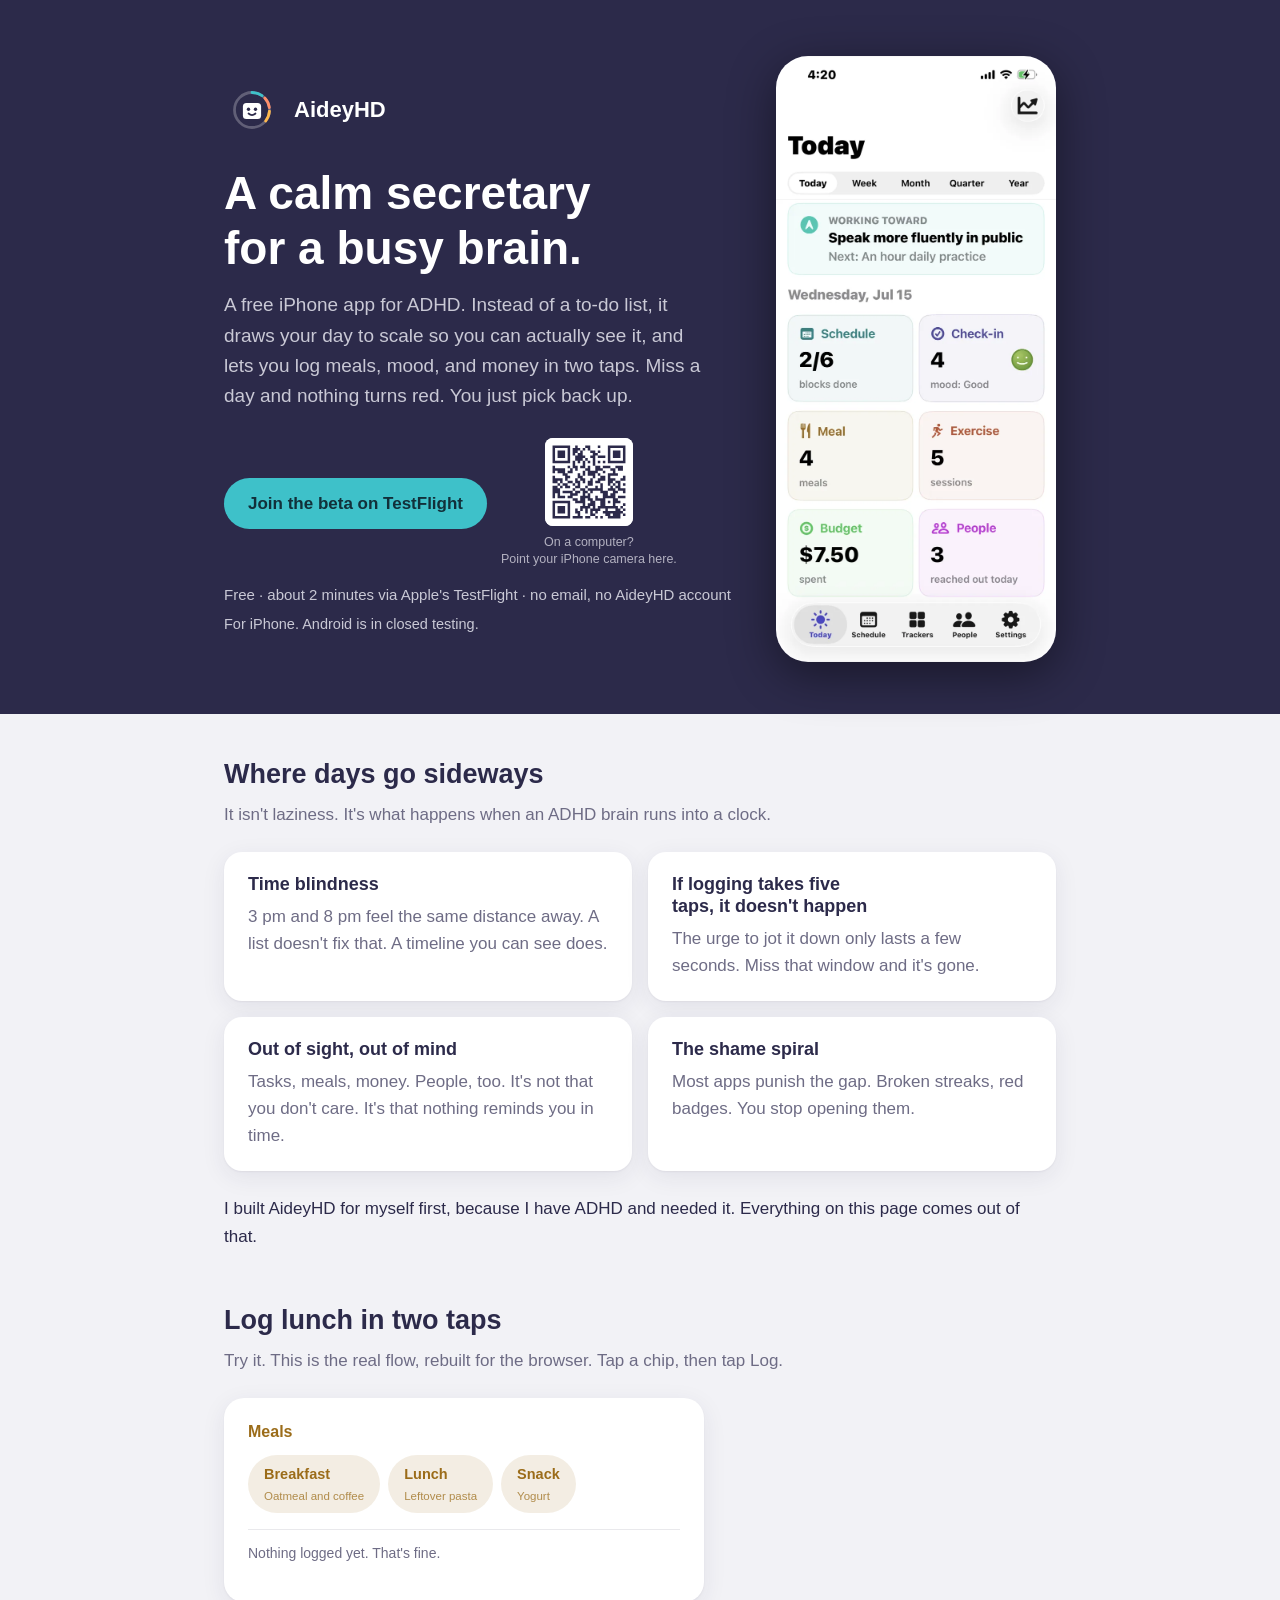
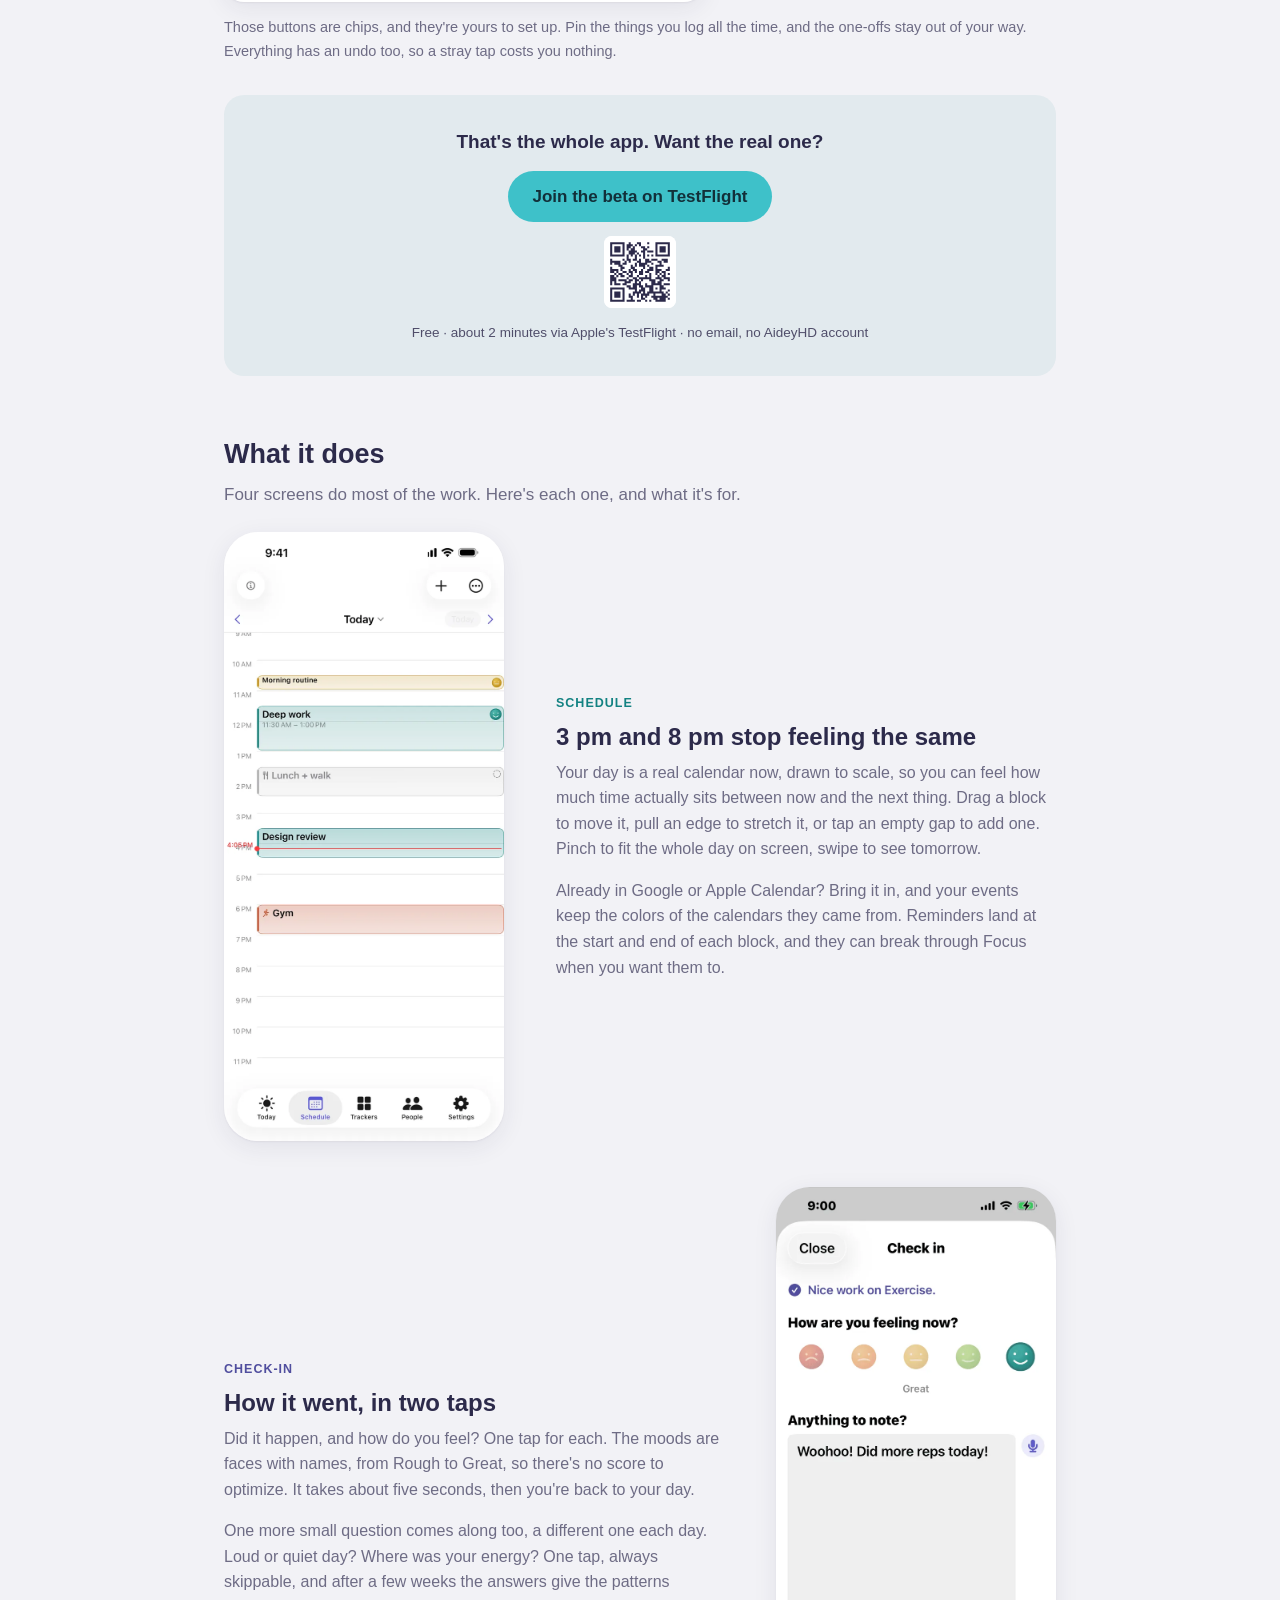
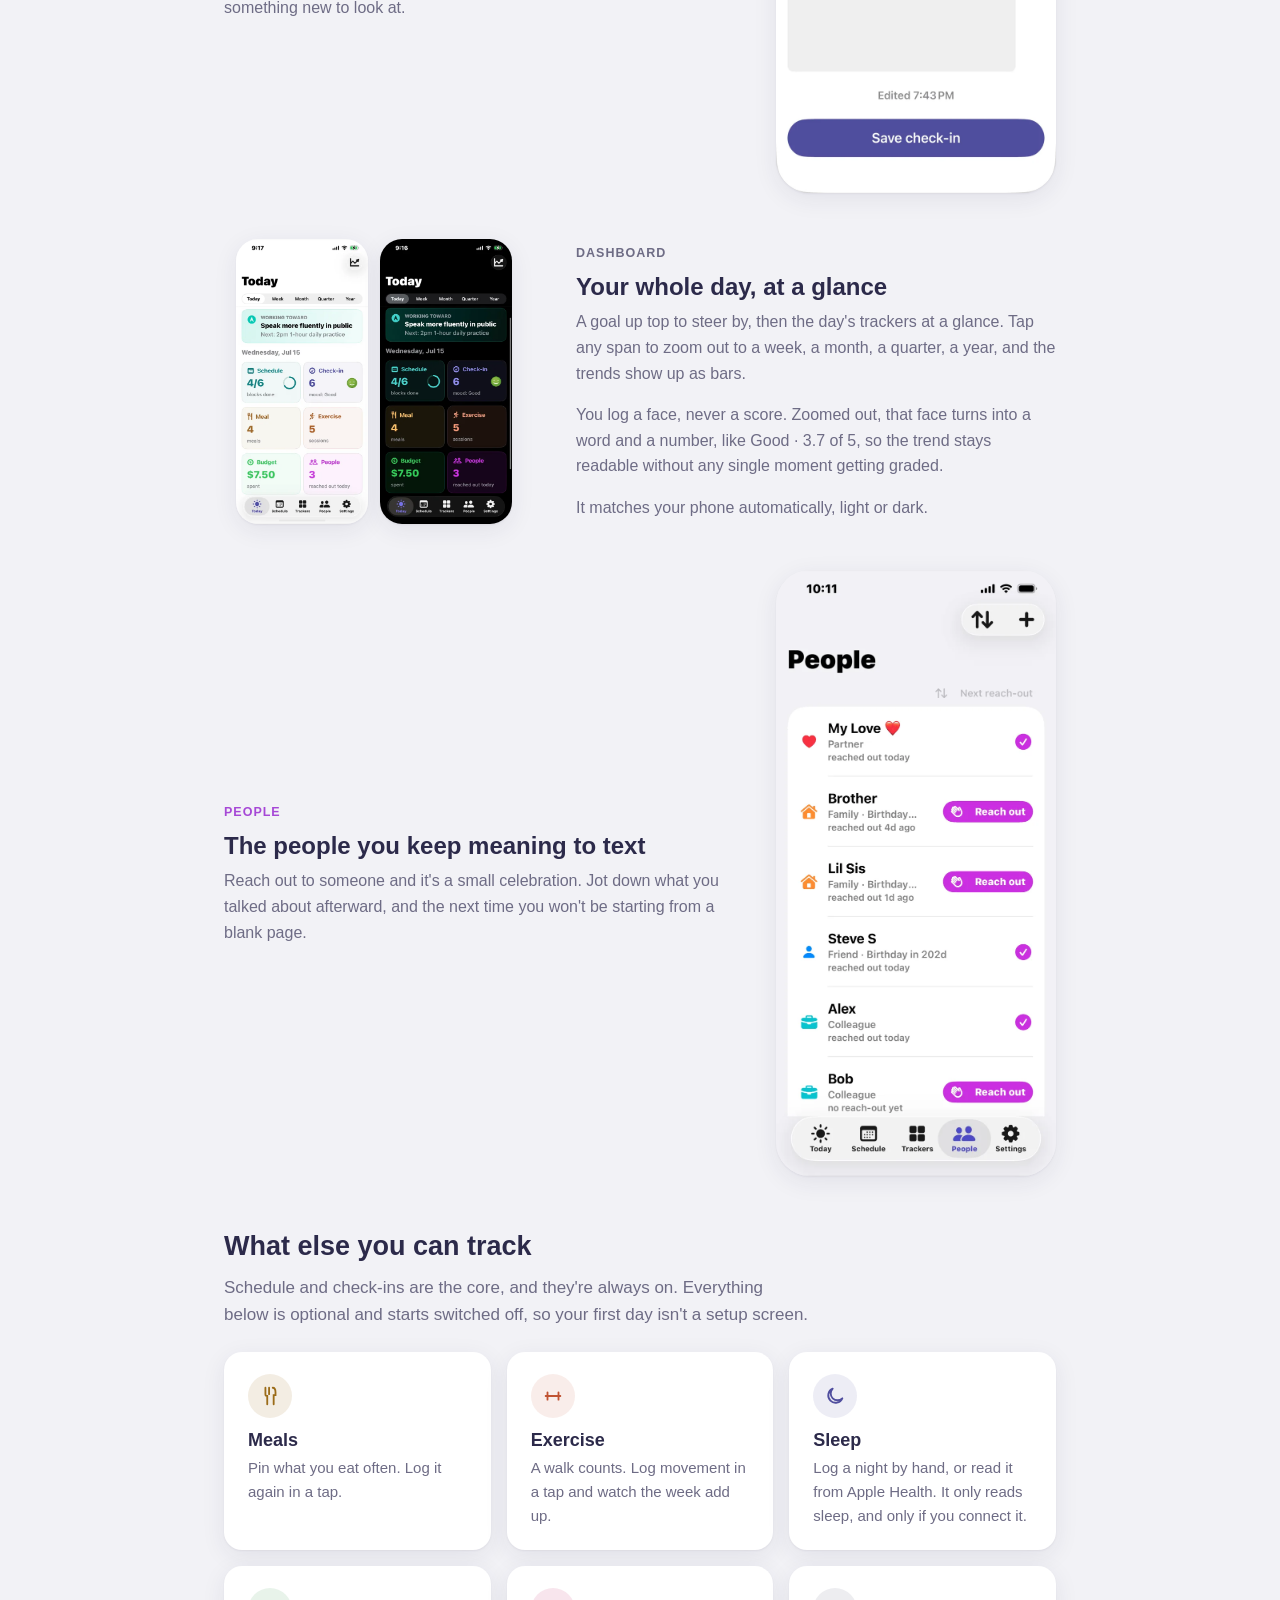
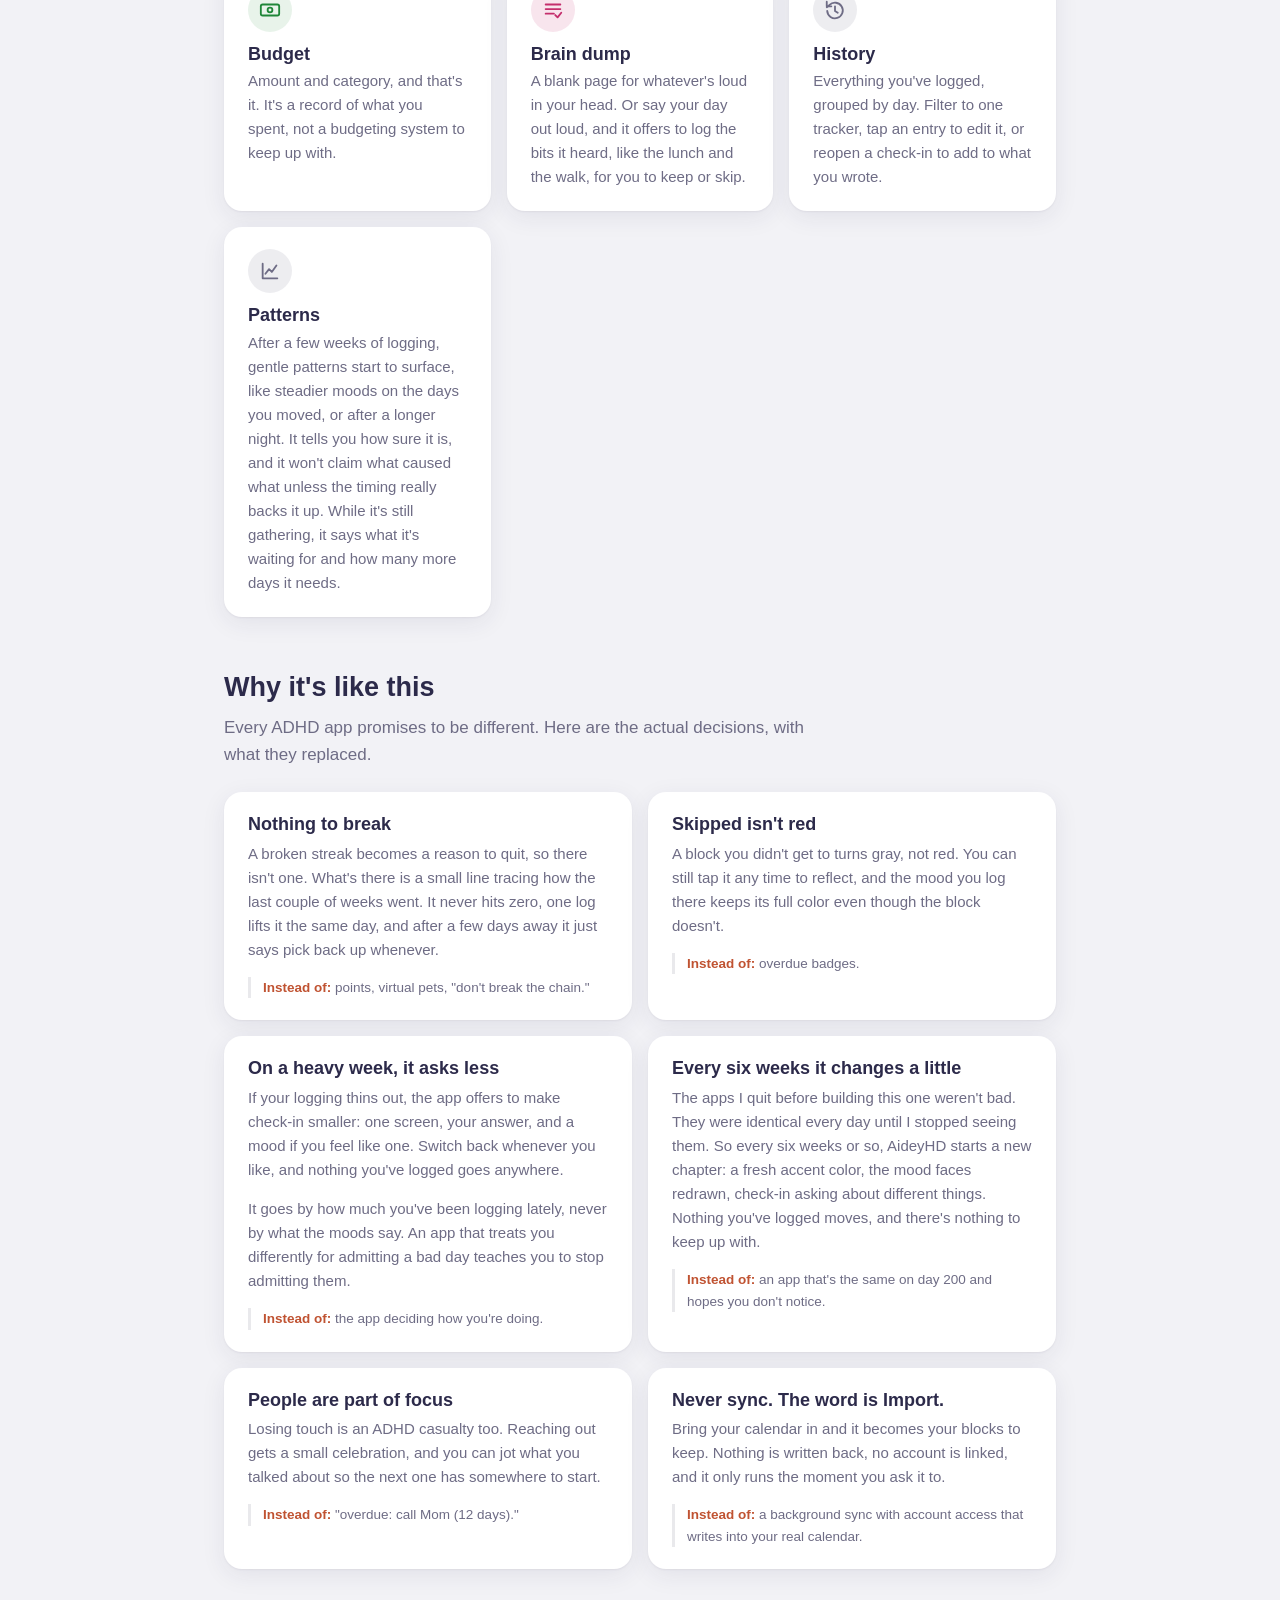
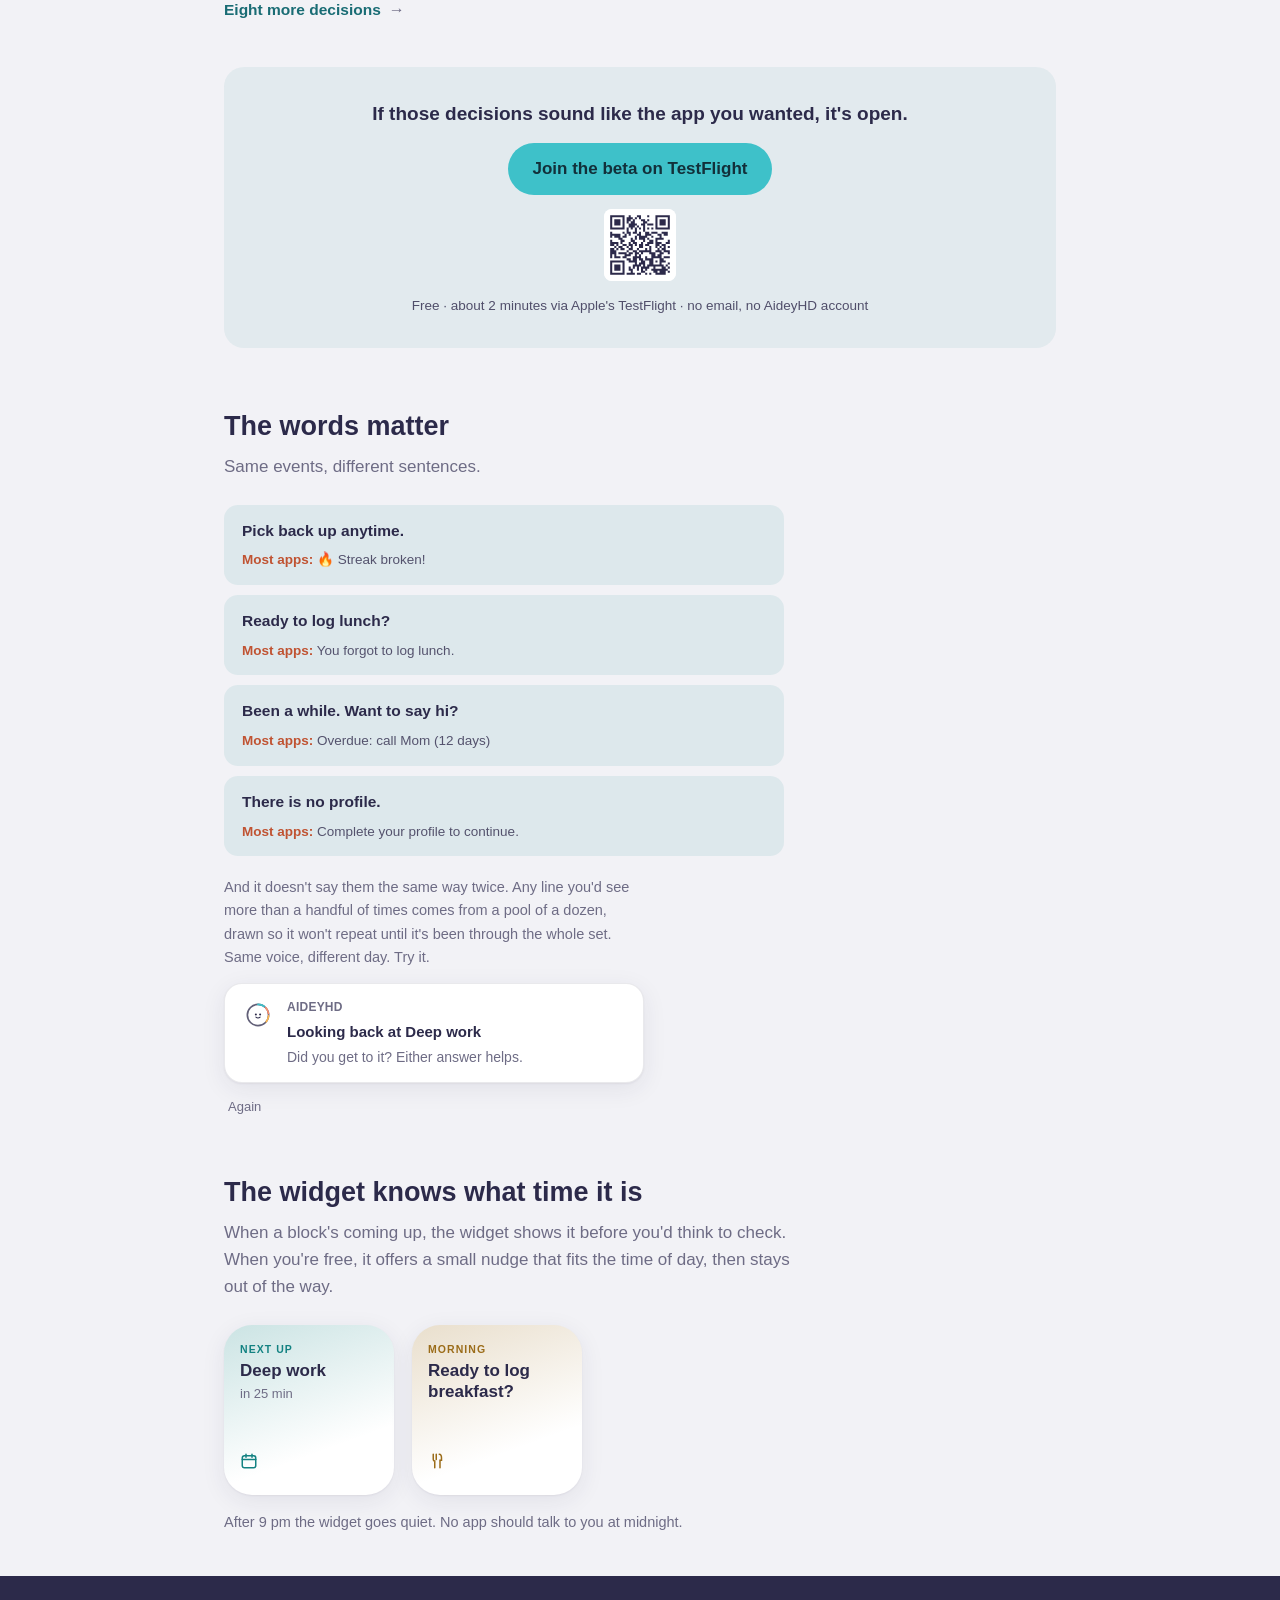
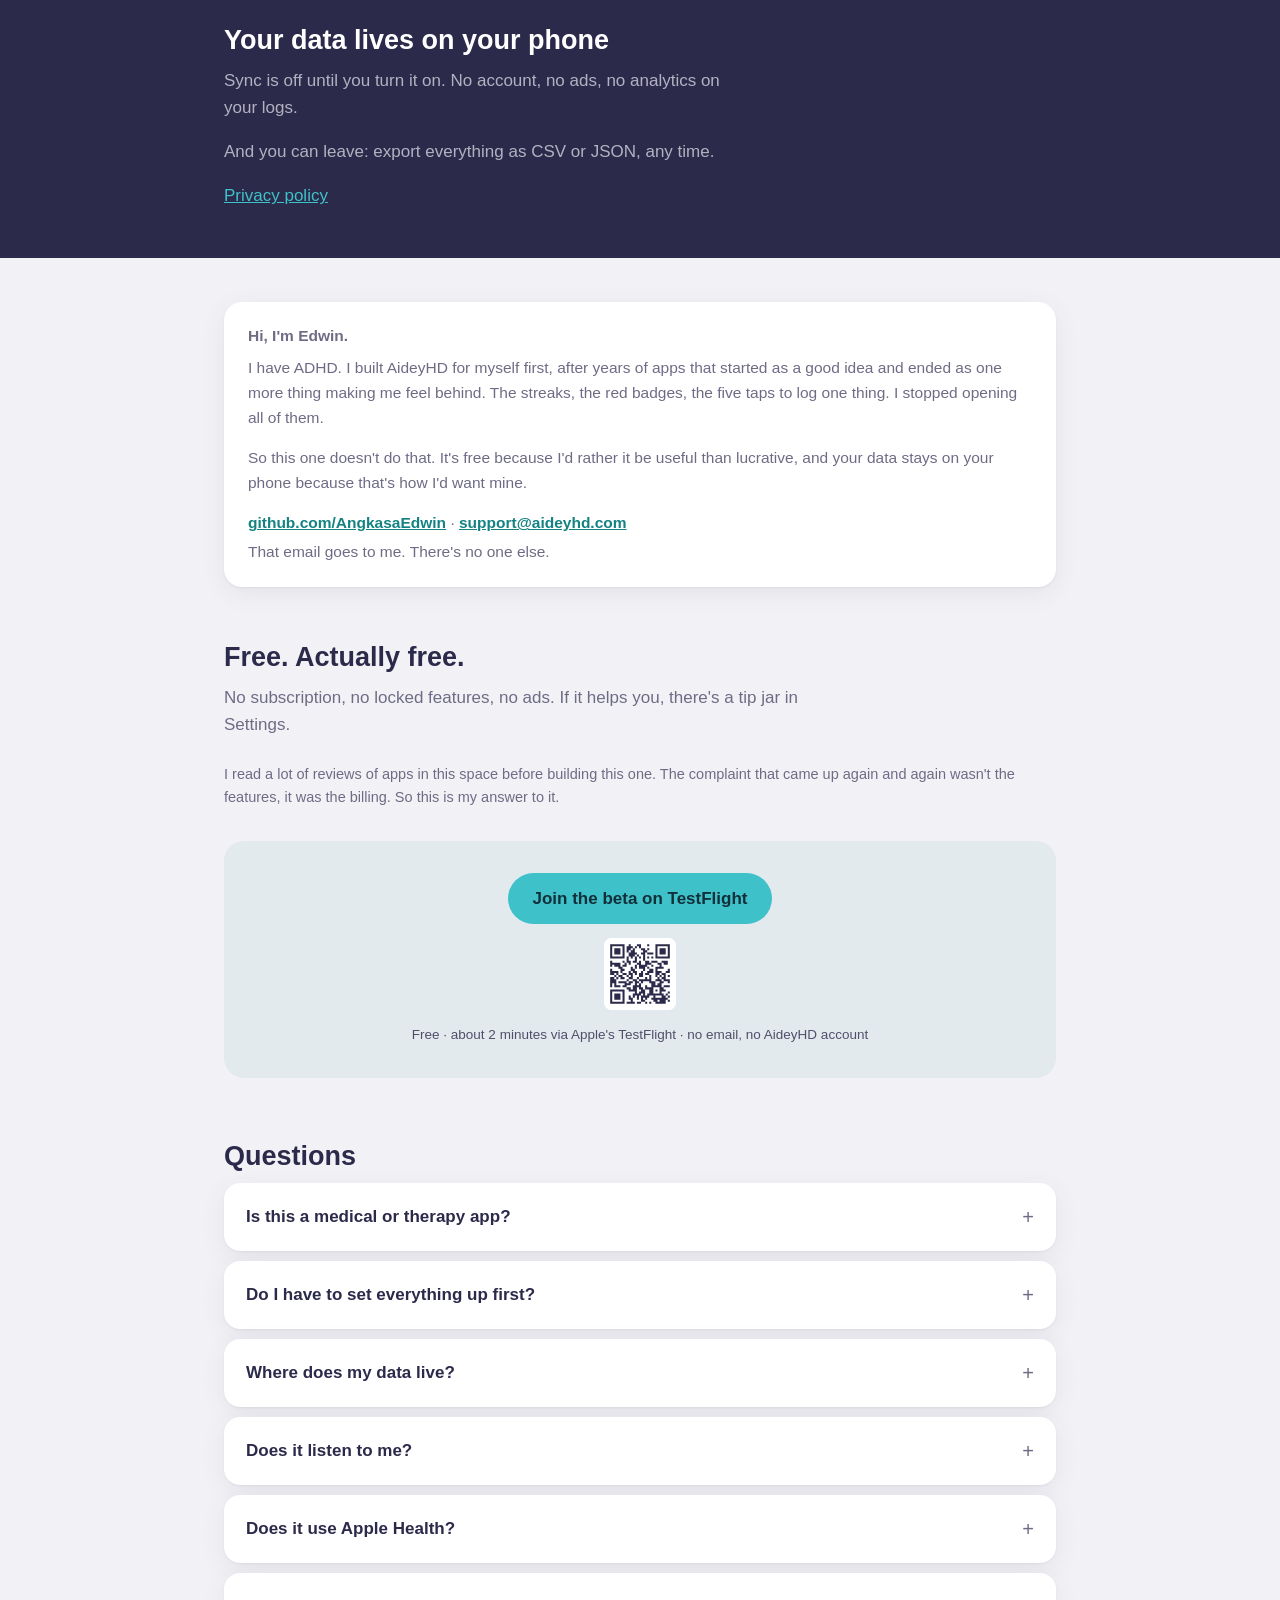
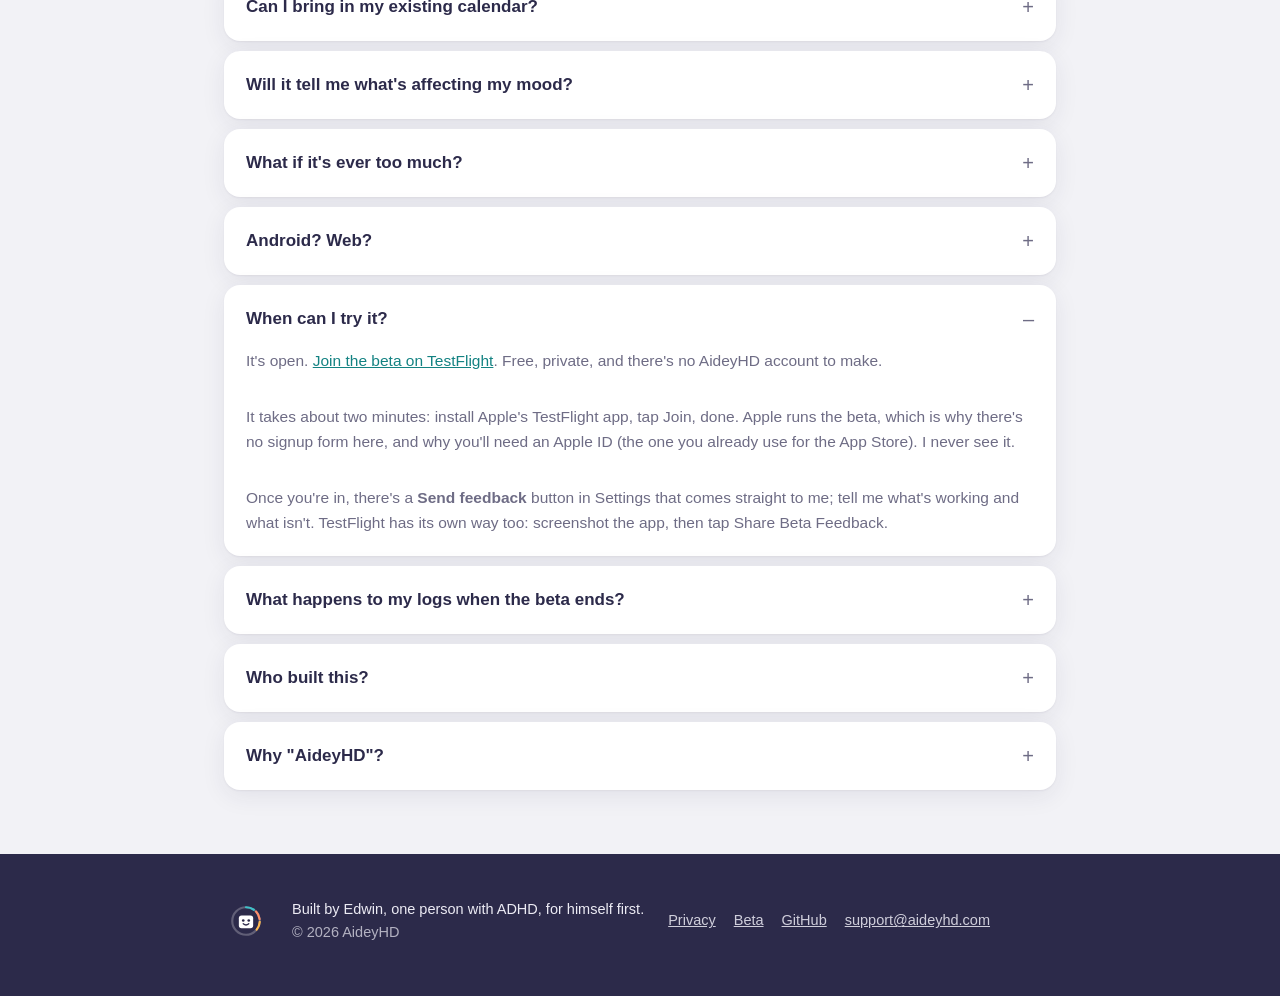
==== commit d23f899e: "Make "it doesn't repeat itself" checkable, not just claimed Adds a small notification mock to #tone " ====
--- a/index.html
+++ b/index.html
@@ -397,6 +397,21 @@
         <p class="says-most"><span>Most apps:</span> Complete your profile to continue.</p>
       </li>
     </ul>
+
+    <div class="variance-demo" id="variancedemo">
+      <p class="small muted">And it doesn't say them the same way twice. Any line you'd see more than a handful of times comes from a pool of a dozen, drawn so it won't repeat until it's been through the whole set. Same voice, different day. Try it.</p>
+      <div class="notif-mock">
+        <div class="notif-icon" aria-hidden="true">
+          <svg viewBox="0 0 80 80" role="img"><circle cx="40" cy="40" r="25" fill="none" stroke="#615F77" stroke-width="4"/><path d="M 40 15 A 25 25 0 0 1 54.34 19.52" fill="none" stroke="#3EC1C9" stroke-width="4" stroke-linecap="round"/><path d="M 58.28 22.95 A 25 25 0 0 1 64.76 36.52" fill="none" stroke="#FF8F6B" stroke-width="4" stroke-linecap="round"/><path d="M 64.94 41.74 A 25 25 0 0 1 59.43 55.73" fill="none" stroke="#FFB84D" stroke-width="4" stroke-linecap="round"/><rect x="27" y="30" width="26" height="23" rx="5" fill="#FFFFFF"/><circle cx="35" cy="39" r="2.4" fill="#2C2A4A"/><circle cx="45" cy="39" r="2.4" fill="#2C2A4A"/><path d="M 35 45 Q 40 49.4 45 45" fill="none" stroke="#2C2A4A" stroke-width="2.4" stroke-linecap="round"/></svg>
+        </div>
+        <div class="notif-body">
+          <div class="notif-app">AideyHD</div>
+          <div class="notif-title" id="notiftitle"></div>
+          <div class="notif-text" id="notifbody"></div>
+        </div>
+      </div>
+      <button class="demo-reset" id="notifagain" style="margin-top:10px">Again</button>
+    </div>
   </div>
 </section>
 
--- a/styles.css
+++ b/styles.css
@@ -416,6 +416,32 @@
 }
 .says-most span { color: var(--coral); font-weight: 650; }
 
+/* ---------- variance demo (a mock notification, redrawn from the app's own
+   copy pools so "it doesn't repeat" is checkable, not just claimed) ---------- */
+.variance-demo { margin-top: 20px; max-width: 420px; }
+.notif-mock {
+  display: flex;
+  gap: 12px;
+  align-items: flex-start;
+  margin-top: 12px;
+  padding: 14px 16px;
+  border-radius: 18px;
+  background: var(--card);
+  box-shadow: var(--shadow);
+  border: 1px solid var(--hairline);
+}
+.notif-icon { width: 34px; height: 34px; flex: none; }
+.notif-icon svg { width: 100%; height: 100%; }
+.notif-app {
+  font-size: 12px;
+  font-weight: 650;
+  letter-spacing: 0.02em;
+  color: var(--ink-2);
+  text-transform: uppercase;
+}
+.notif-title { font-size: 15px; font-weight: 650; color: var(--ink); margin-top: 2px; }
+.notif-text { font-size: 14px; color: var(--ink-2); margin-top: 2px; }
+
 /* ---------- widget mock ---------- */
 .widgets { display: flex; gap: 18px; flex-wrap: wrap; }
 .widget {
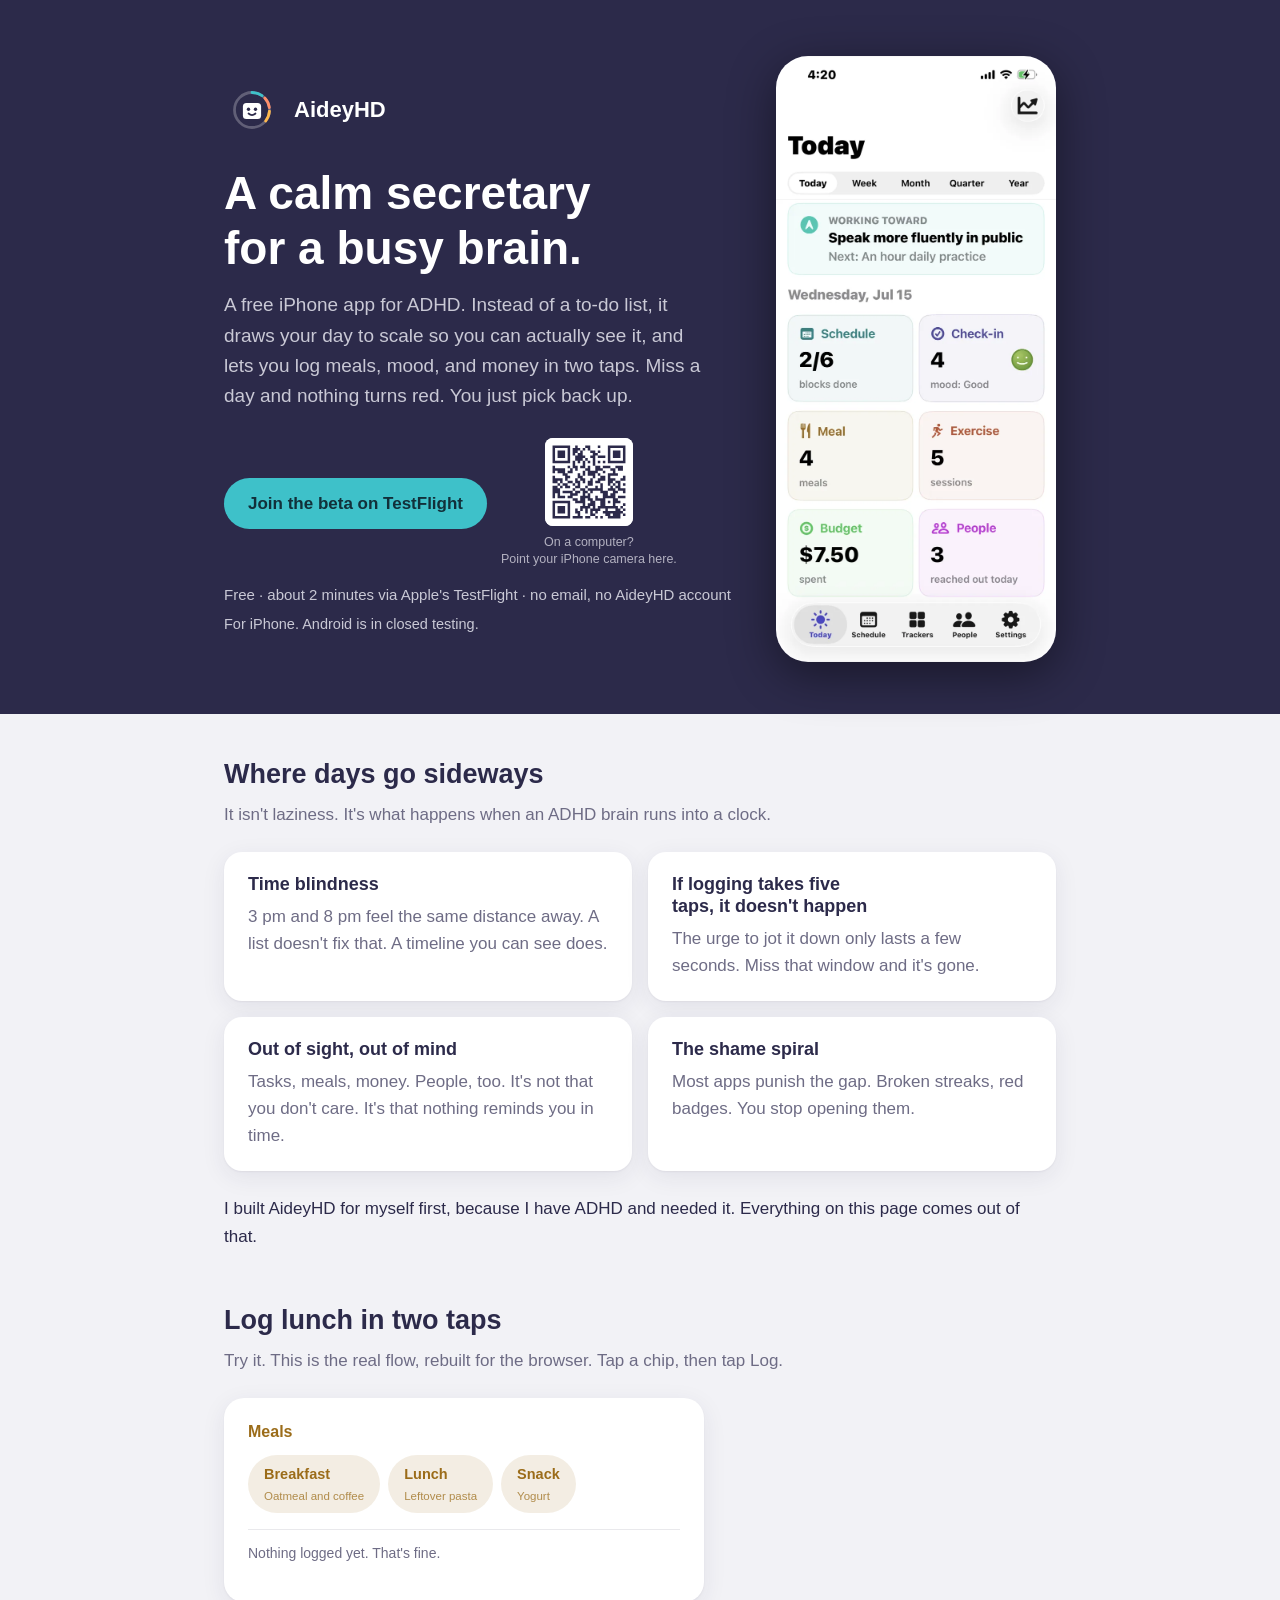
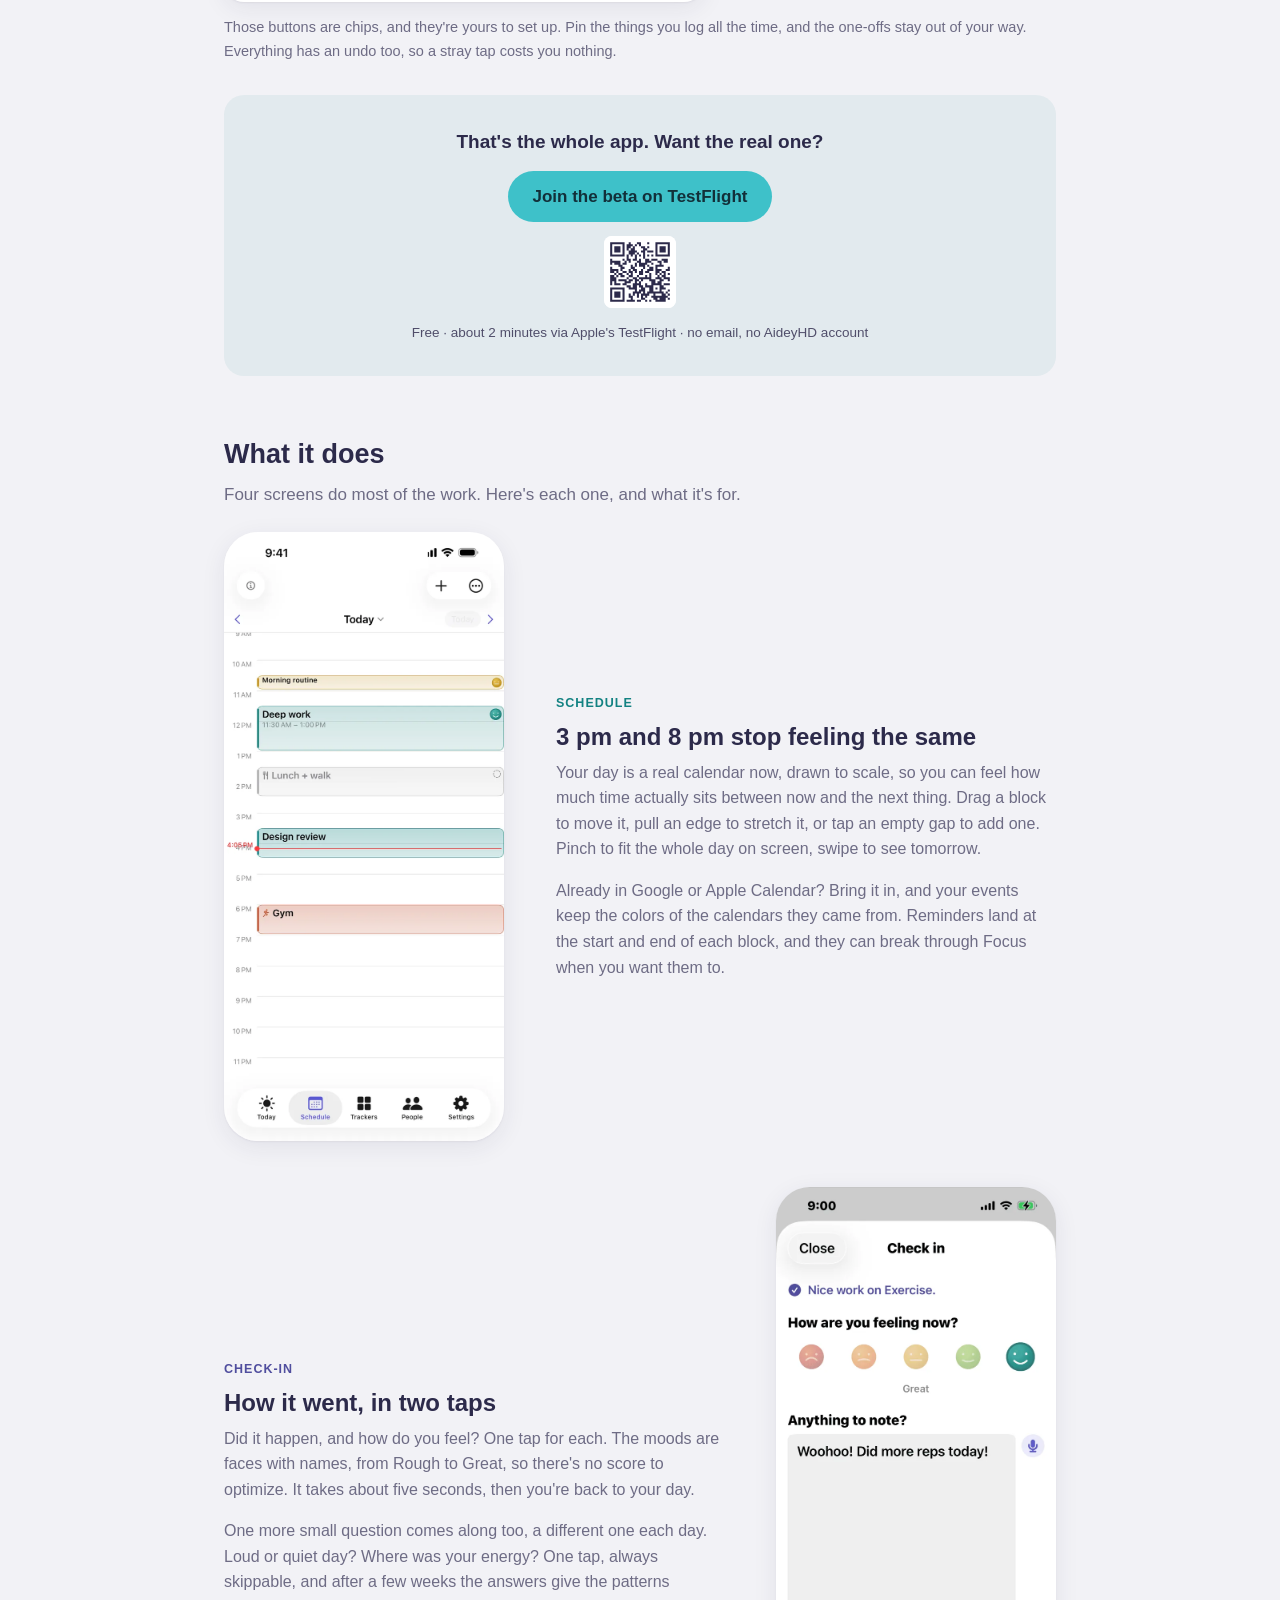
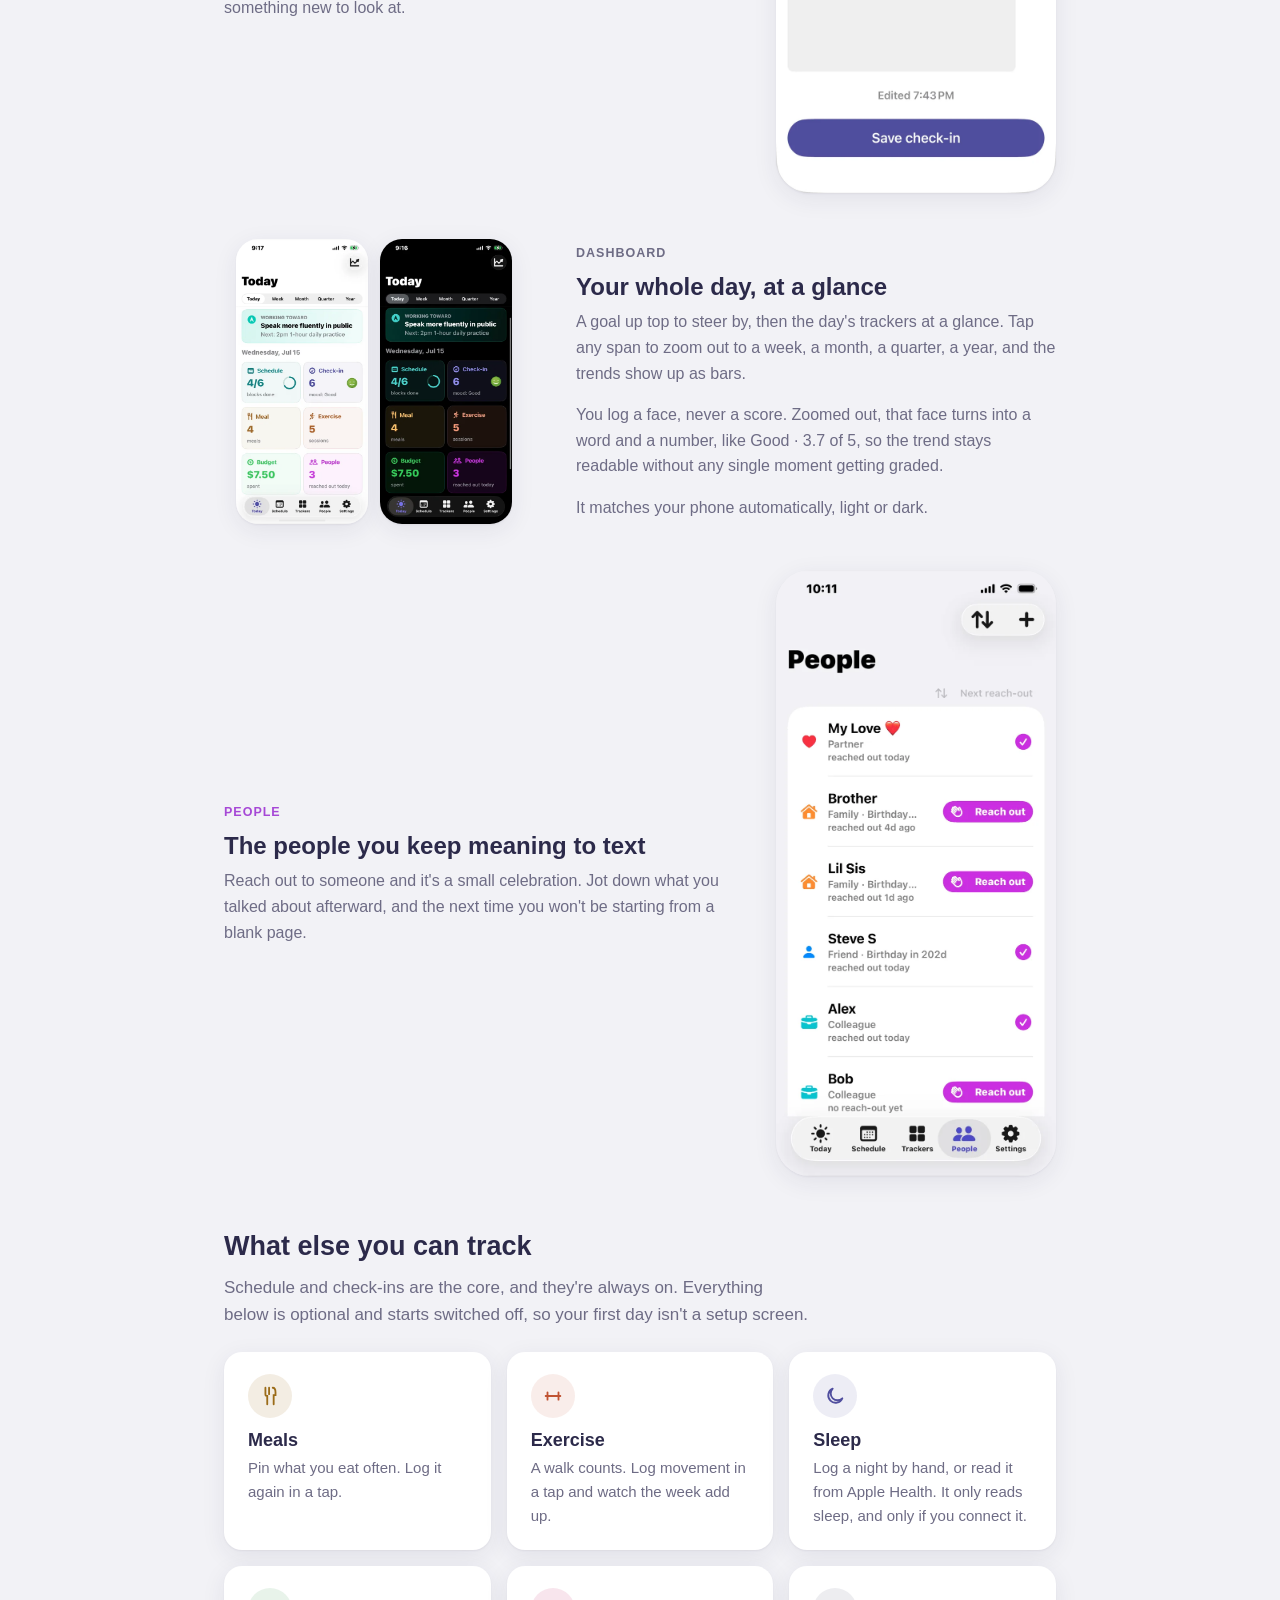
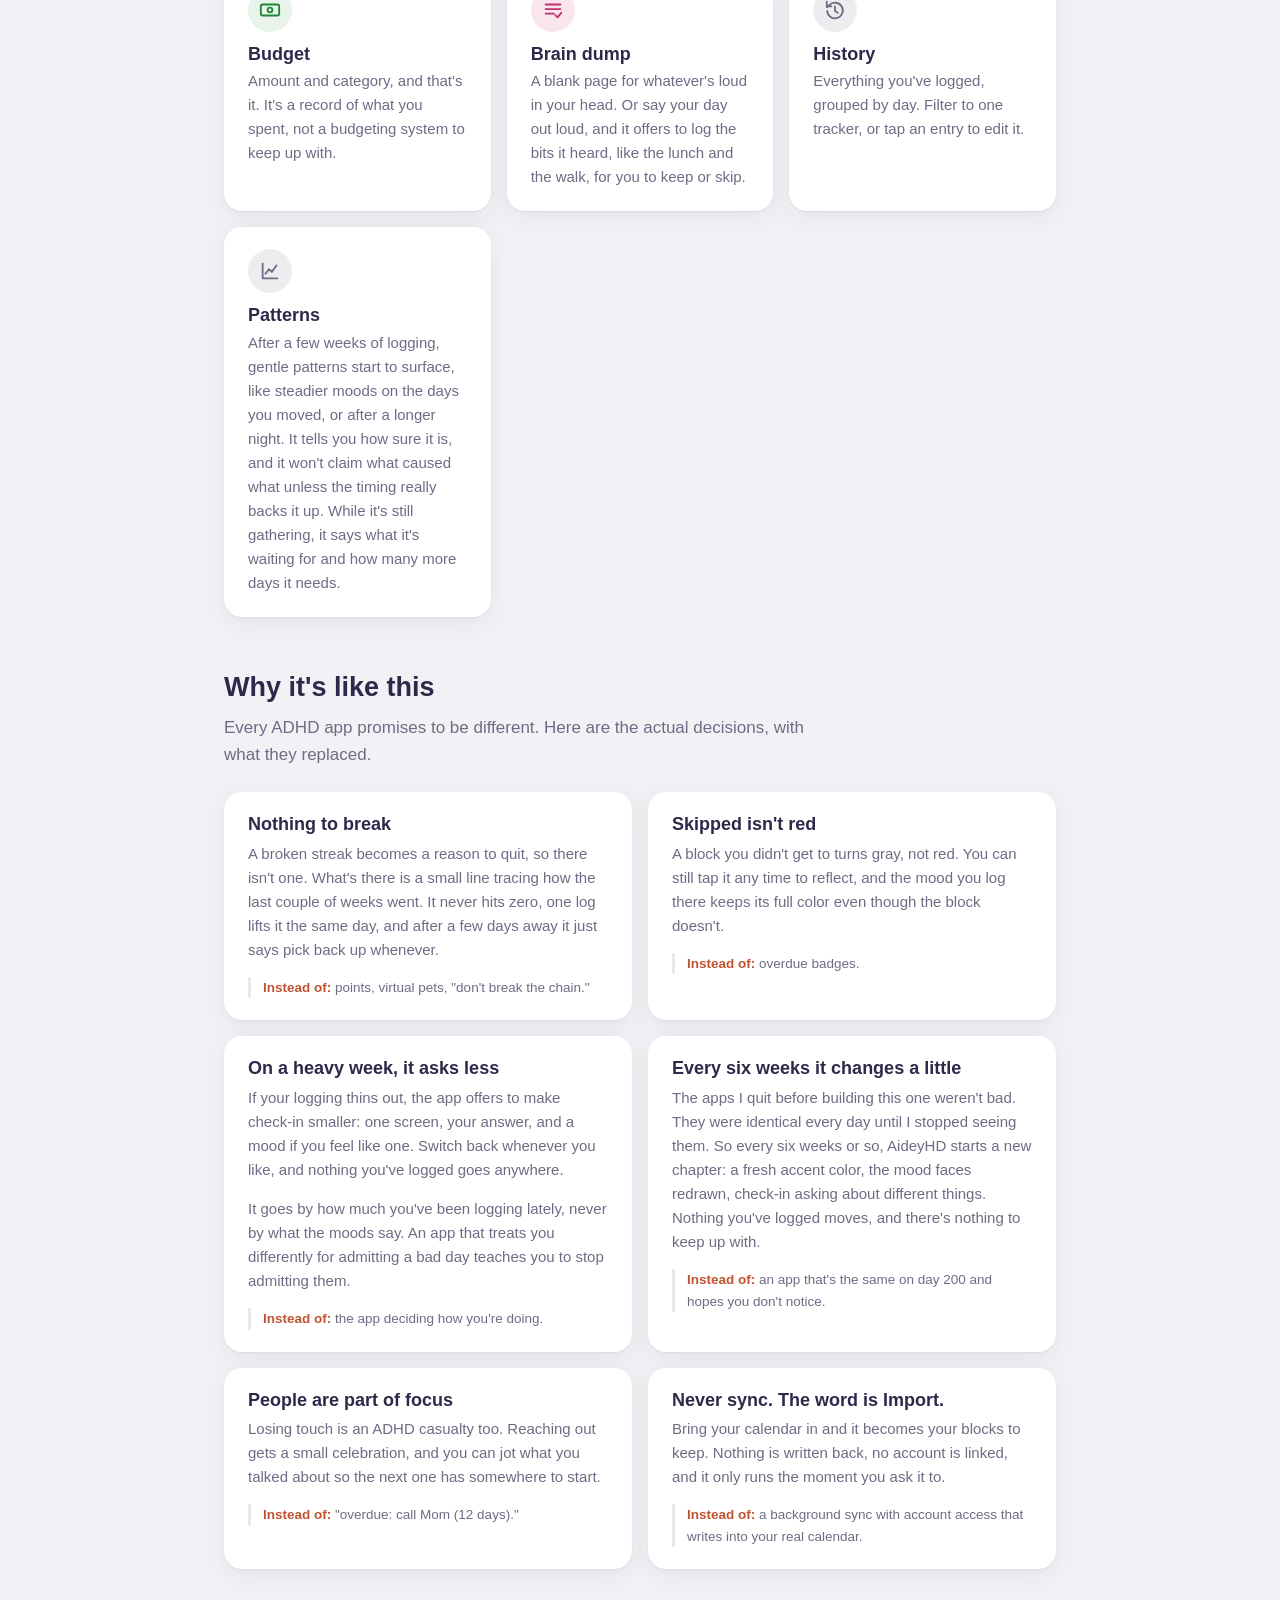
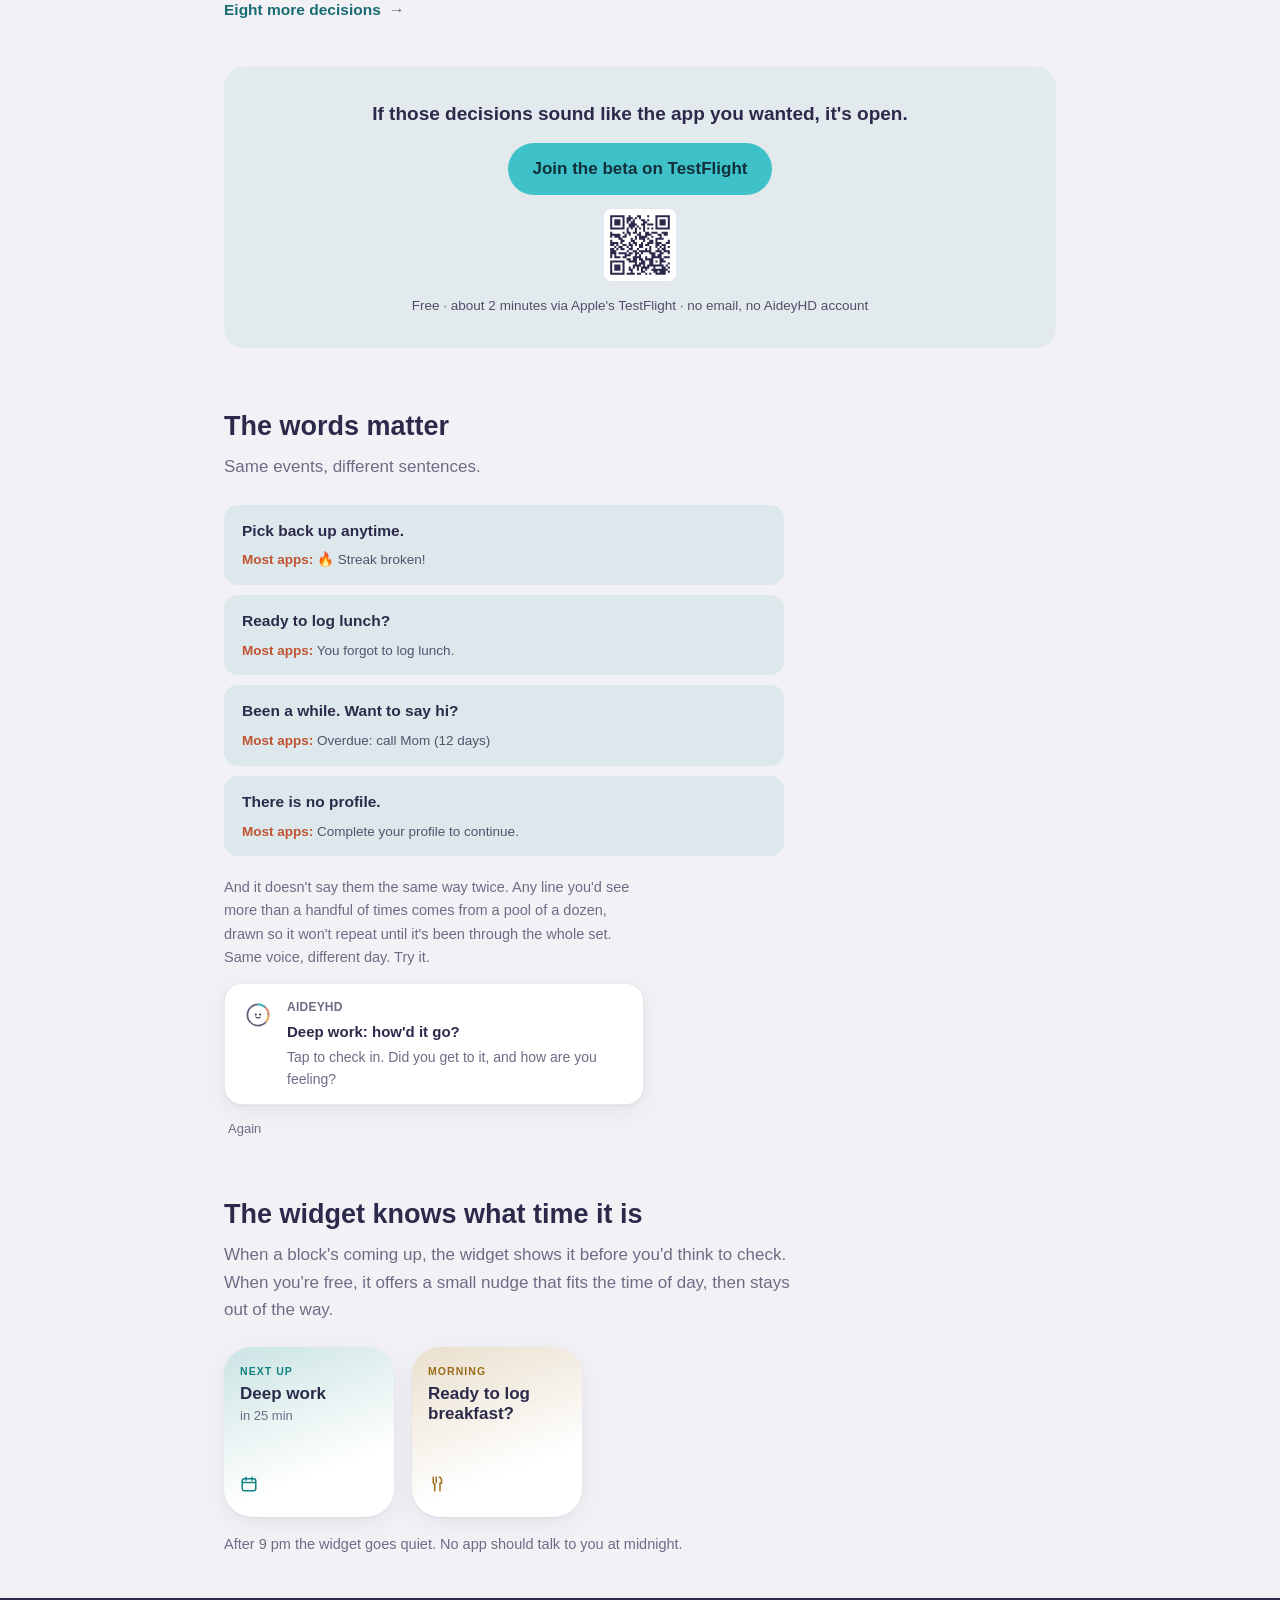
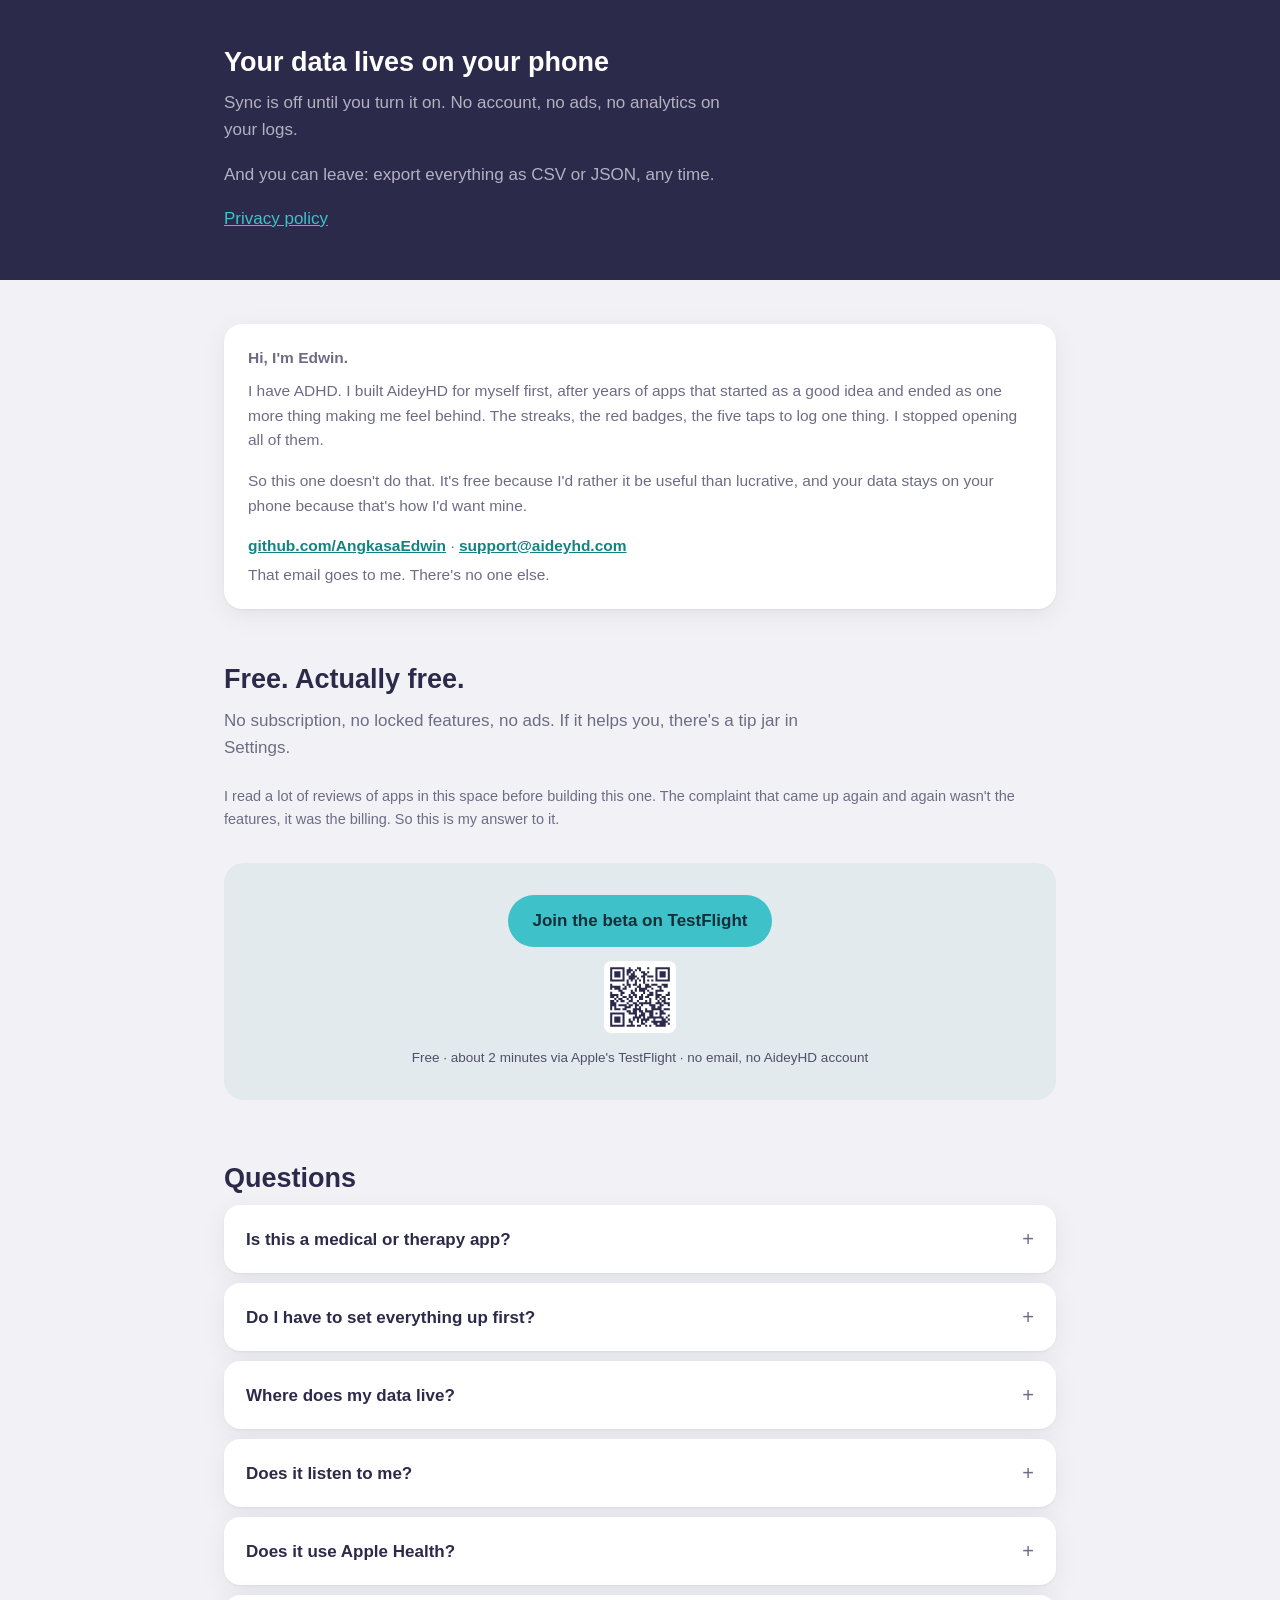
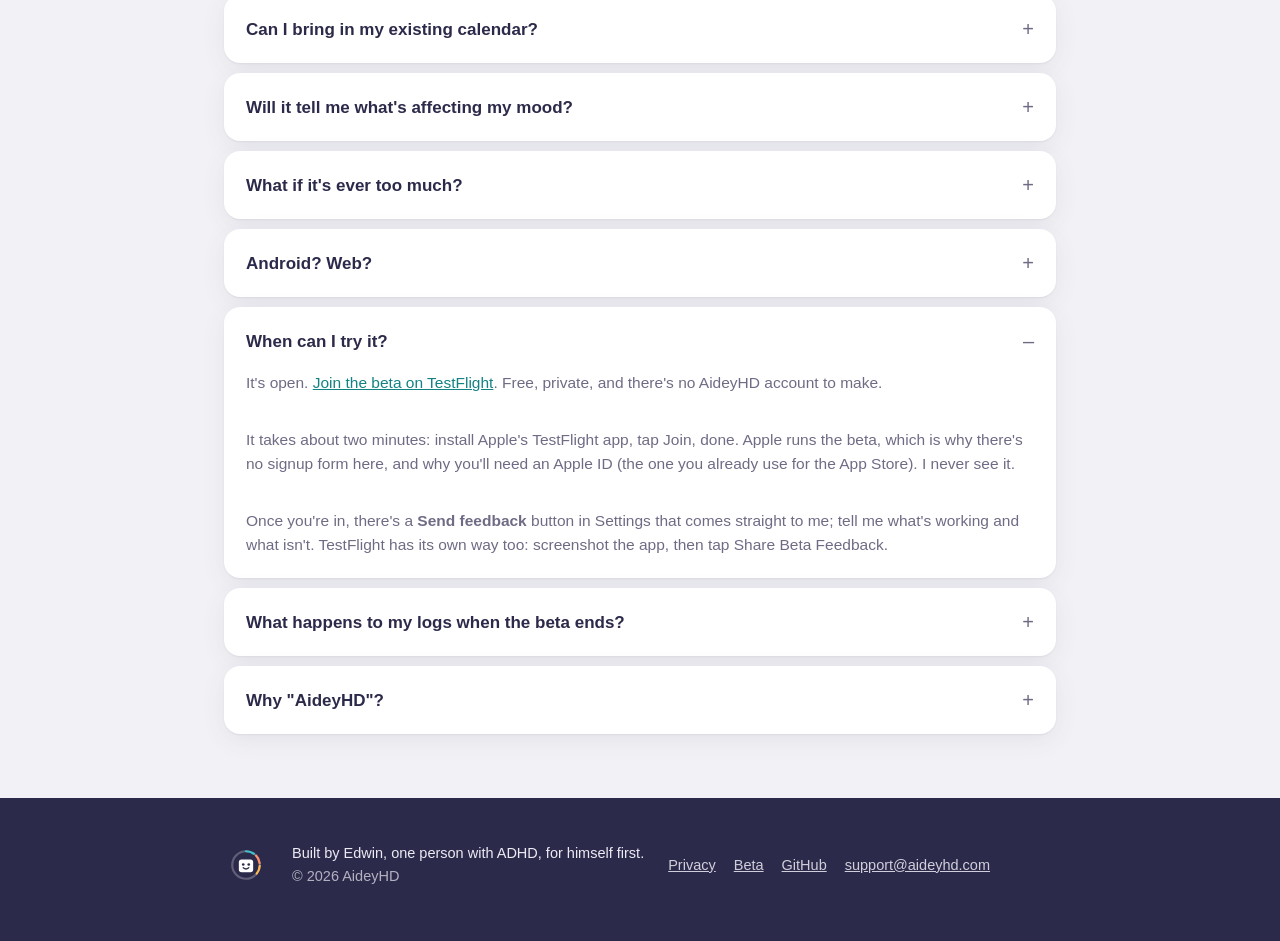
==== commit 88a85031: "Trim the FAQ and History card to make room for the new copy Two commits added six new sentences of s" ====
--- a/index.html
+++ b/index.html
@@ -267,7 +267,7 @@
           <svg viewBox="0 0 24 24" fill="none" stroke="currentColor" stroke-width="2" stroke-linecap="round" stroke-linejoin="round"><path d="M3 3v5h5"/><path d="M3.5 13a8.5 8.5 0 1 0 2.5-6.5L3 9"/><path d="M12 8v5l3 2"/></svg>
         </div>
         <h3>History</h3>
-        <p>Everything you've logged, grouped by day. Filter to one tracker, tap an entry to edit it, or reopen a check-in to add to what you wrote.</p>
+        <p>Everything you've logged, grouped by day. Filter to one tracker, or tap an entry to edit it.</p>
       </div>
       <div class="card feature">
         <div class="glyph t-ink" aria-hidden="true">
@@ -542,12 +542,7 @@
     </details>
     <details>
       <summary>What happens to my logs when the beta ends?</summary>
-      <p>They stay. Your entries live in the app's own storage on your phone, not on a server of mine that could go away. Beta builds update in place, and your data carries across them and on into the public version when it ships.</p>
-      <p>Apple retires each beta build 90 days after it's posted, so there'll be a newer one well before then. And if you'd rather hold your own copy regardless, Settings ▸ Export hands you every entry as CSV or JSON, any time. That's the real answer: it's your data, and you can walk out with it whenever you like.</p>
-    </details>
-    <details>
-      <summary>Who built this?</summary>
-      <p>That's me, Edwin. I'm one developer with ADHD, and I wanted an app that didn't shame me. You can find me at <a href="https://github.com/AngkasaEdwin" target="_blank" rel="noopener">github.com/AngkasaEdwin</a>, or email <a href="mailto:support@aideyhd.com">support@aideyhd.com</a>. It comes straight to me.</p>
+      <p>They stay. Your entries live in the app's own storage on your phone, not a server of mine that could go away, so they carry across beta updates and on into the public version when it ships. And if you'd rather hold your own copy regardless, Settings ▸ Export hands you every entry as CSV or JSON, any time.</p>
     </details>
     <details>
       <summary>Why "AideyHD"?</summary>
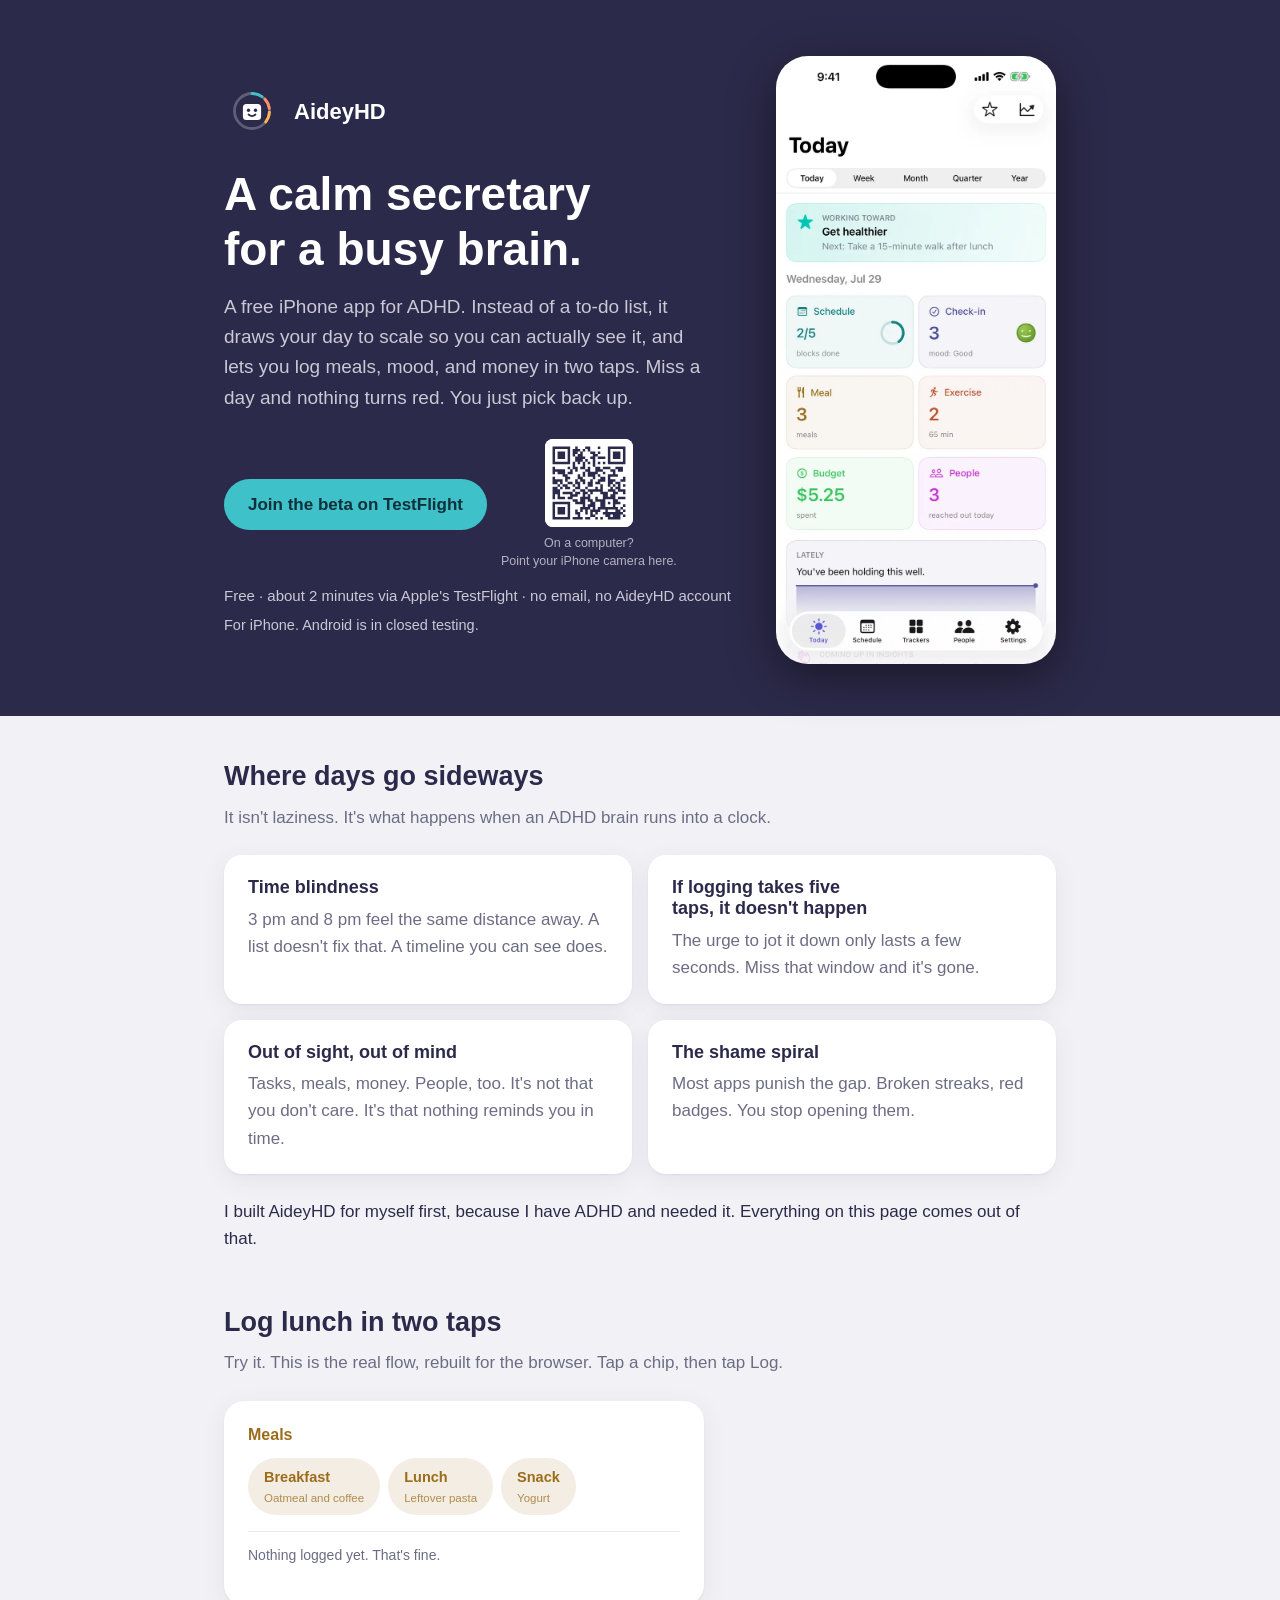
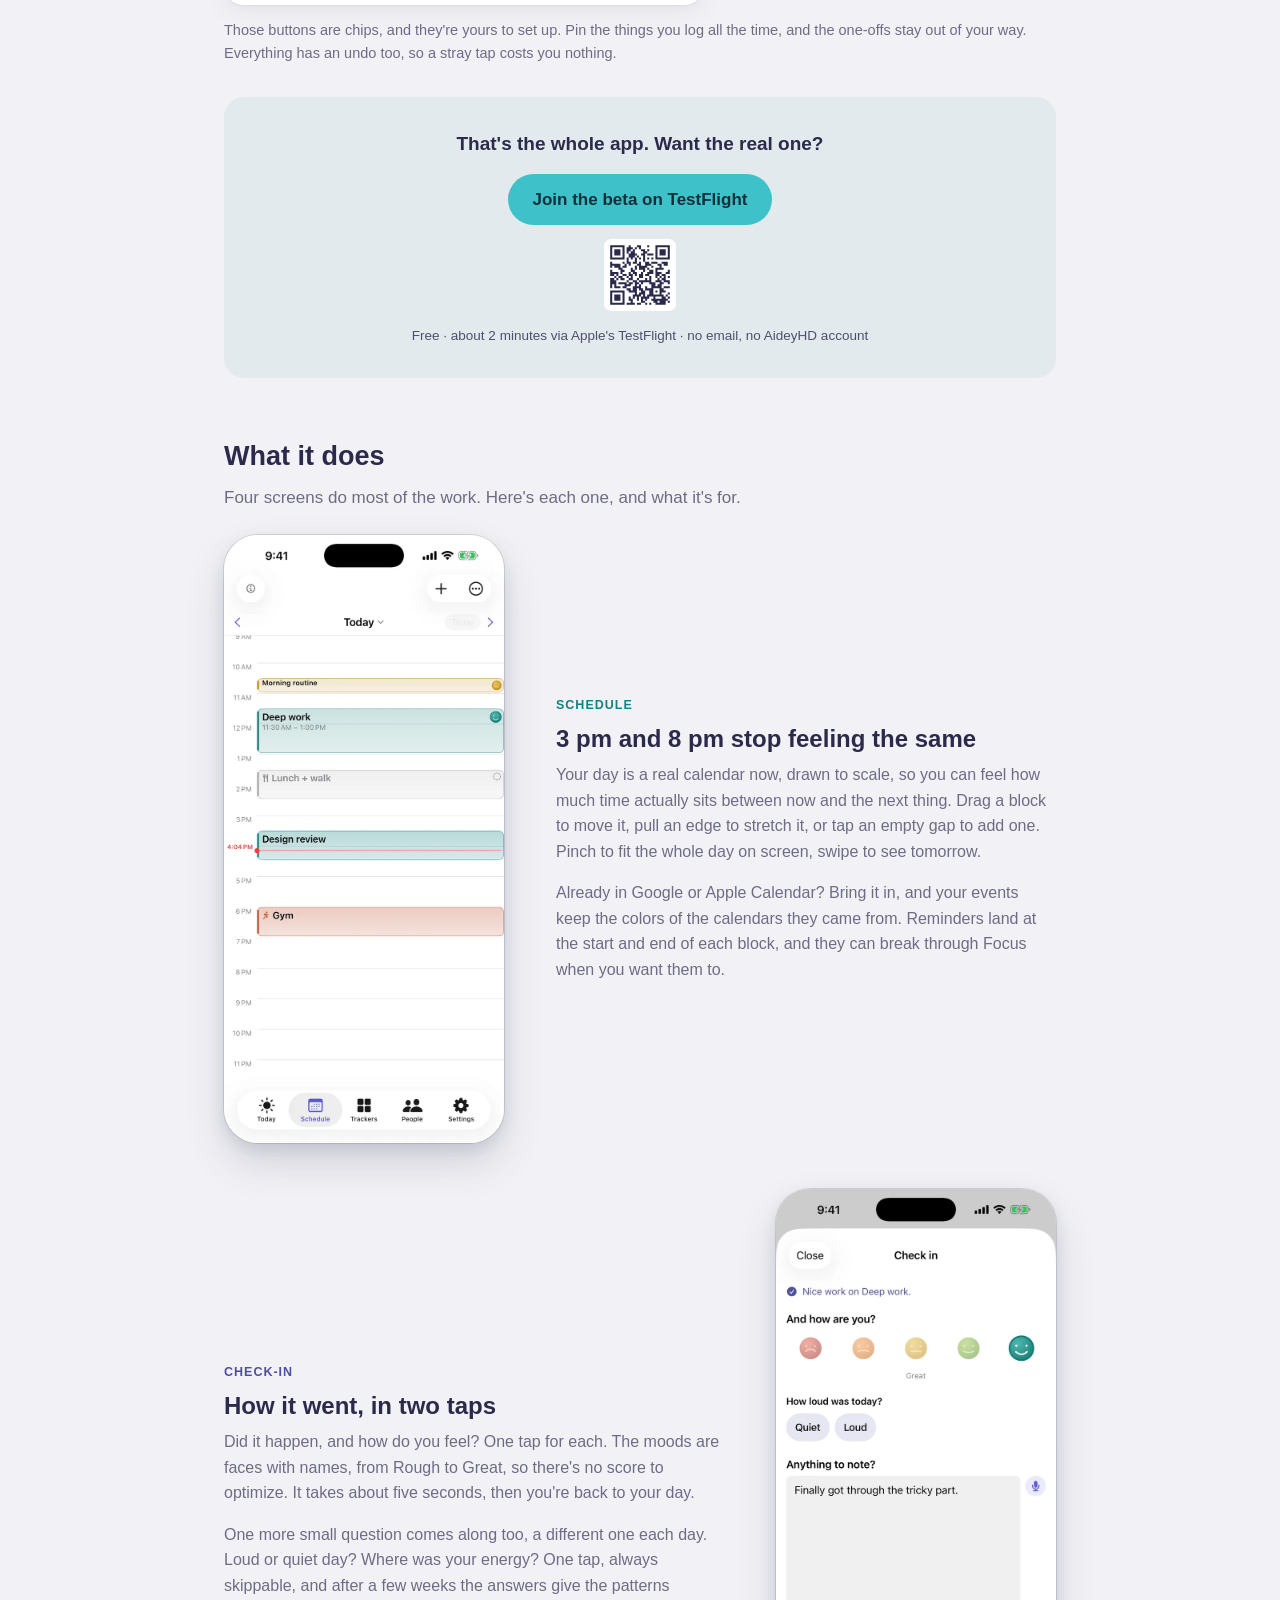
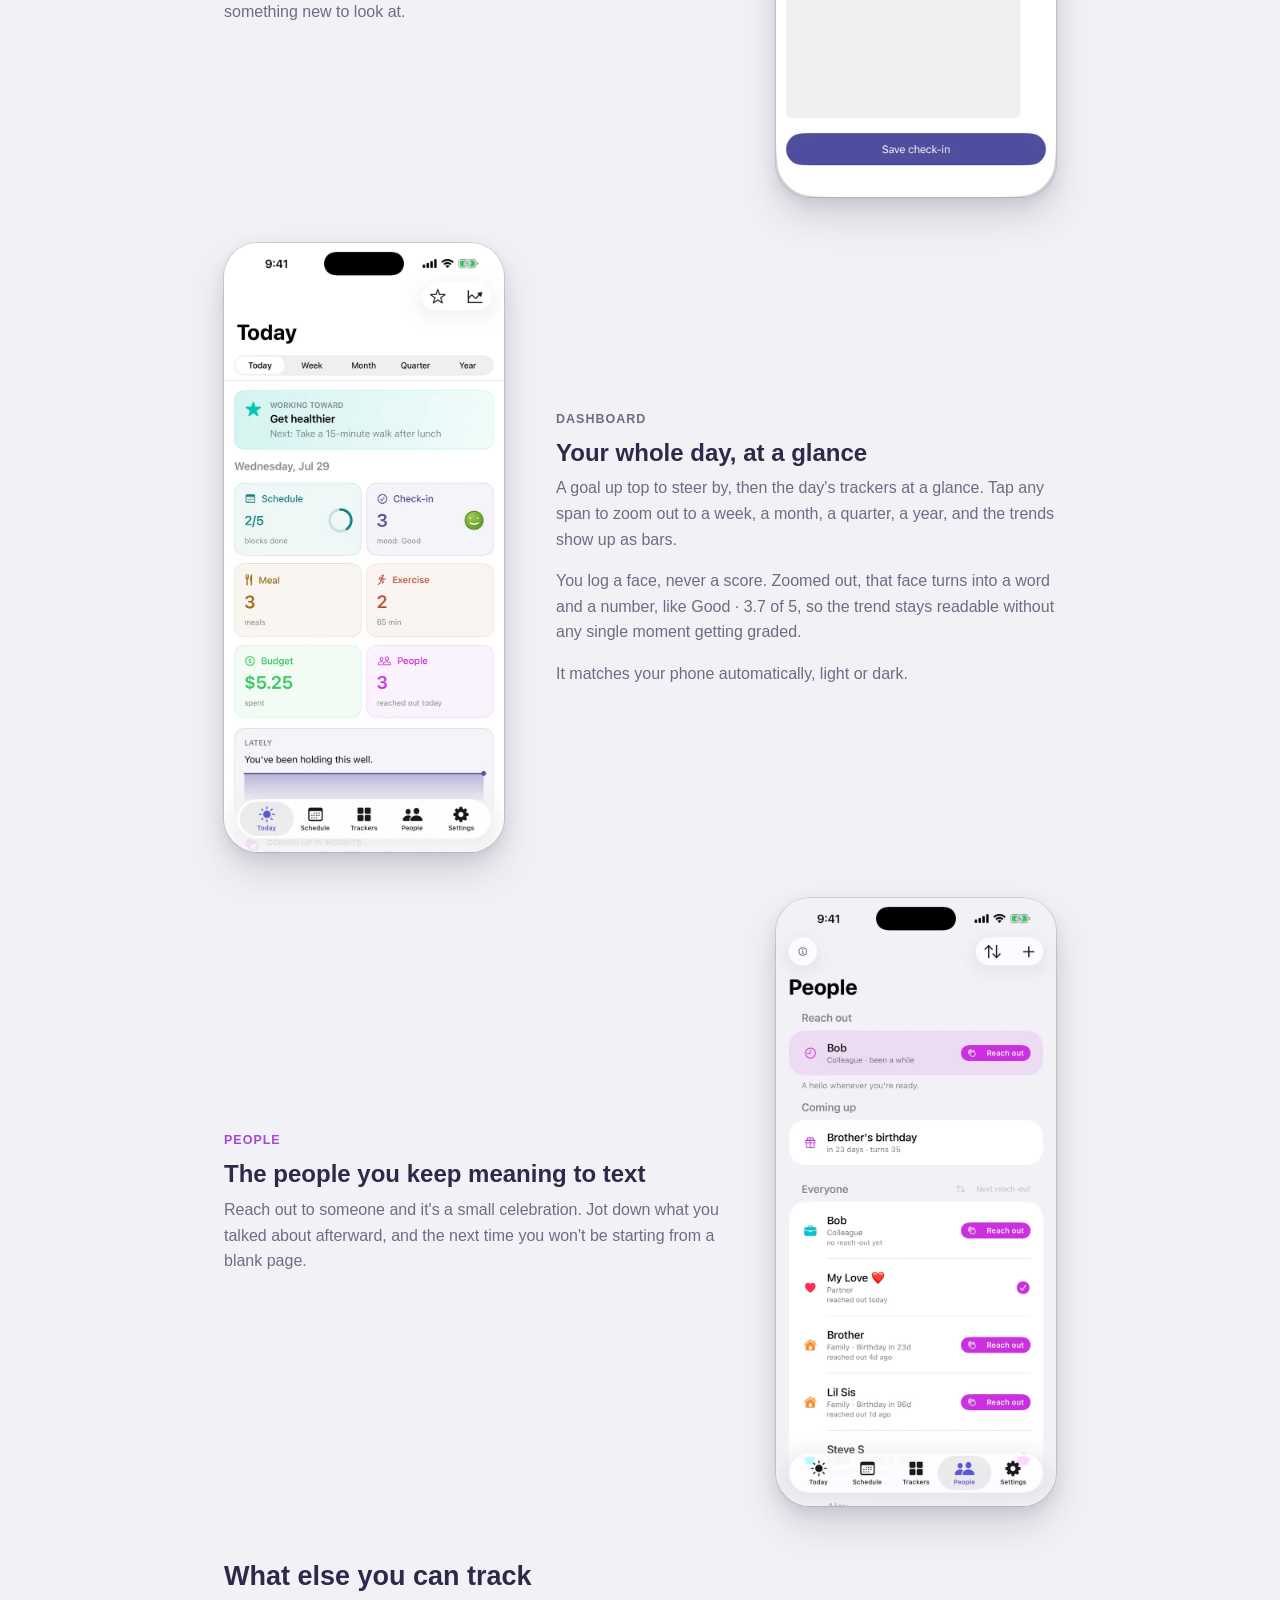
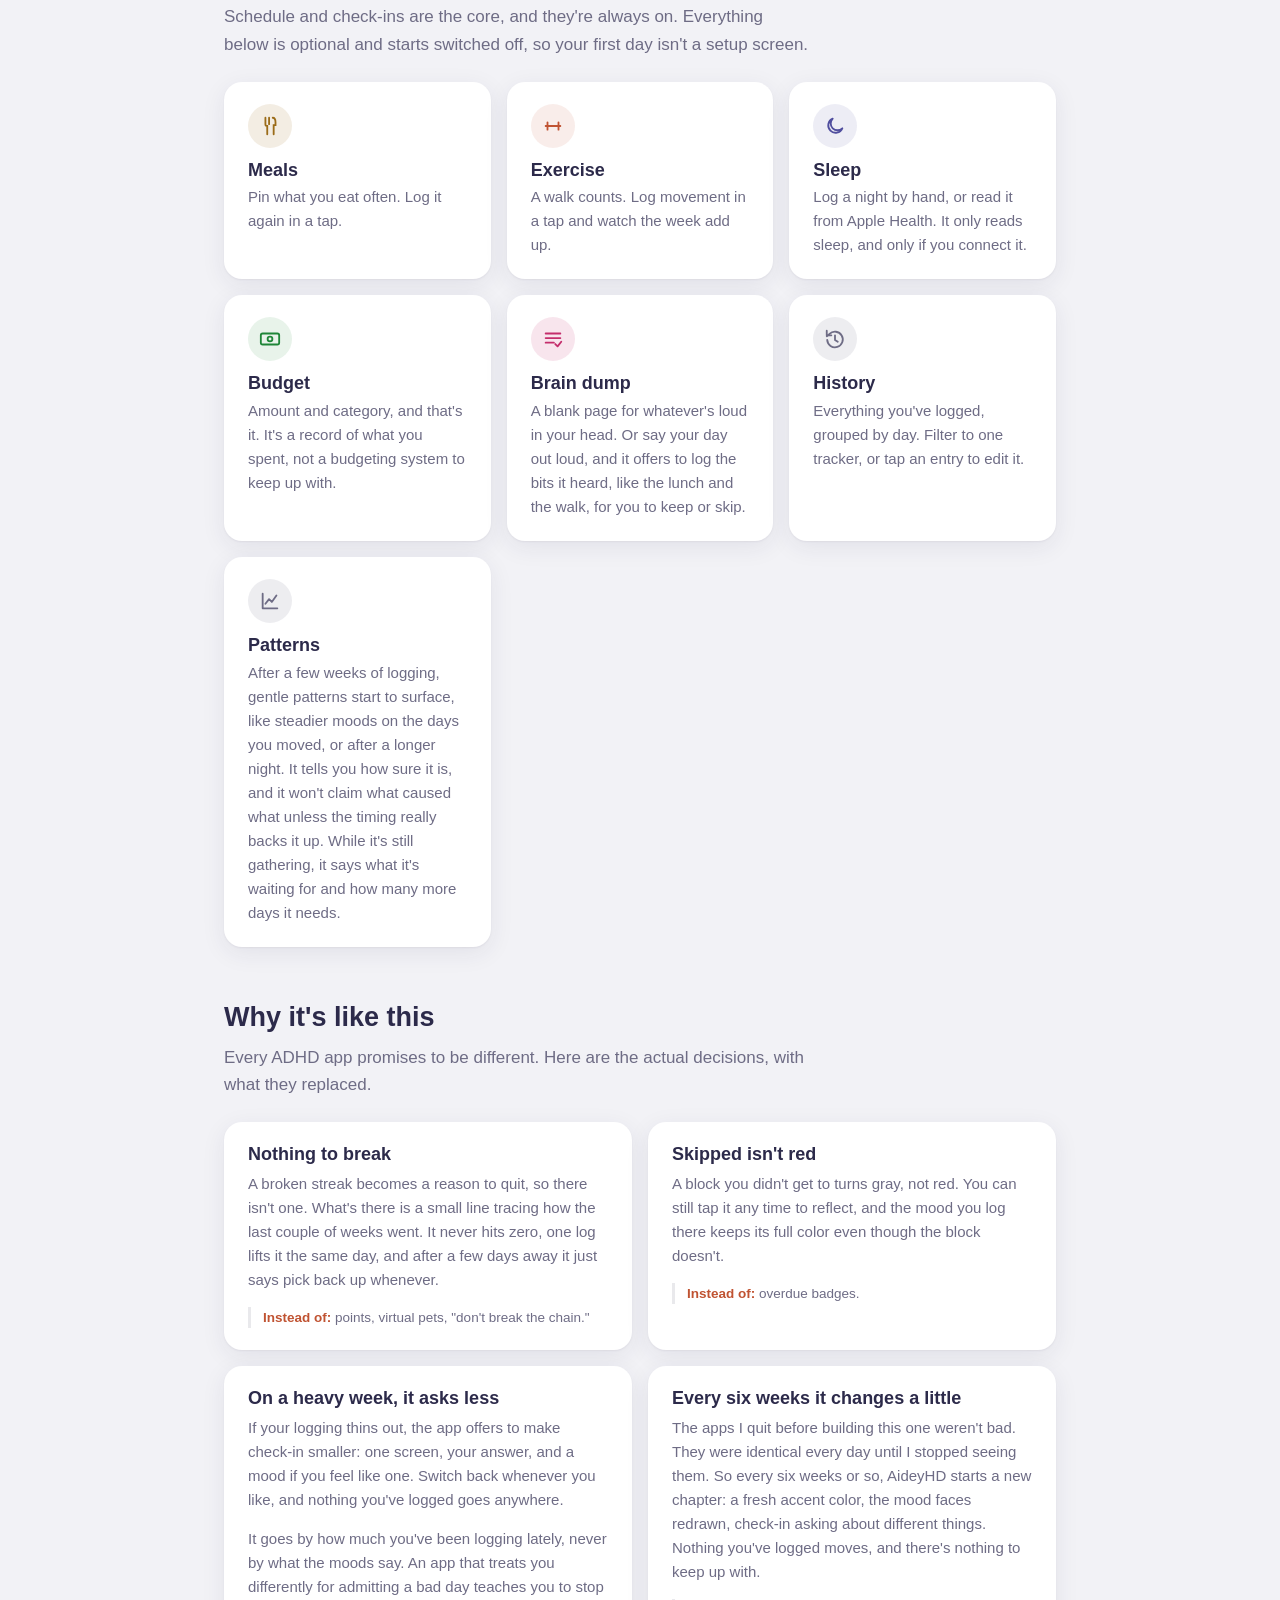
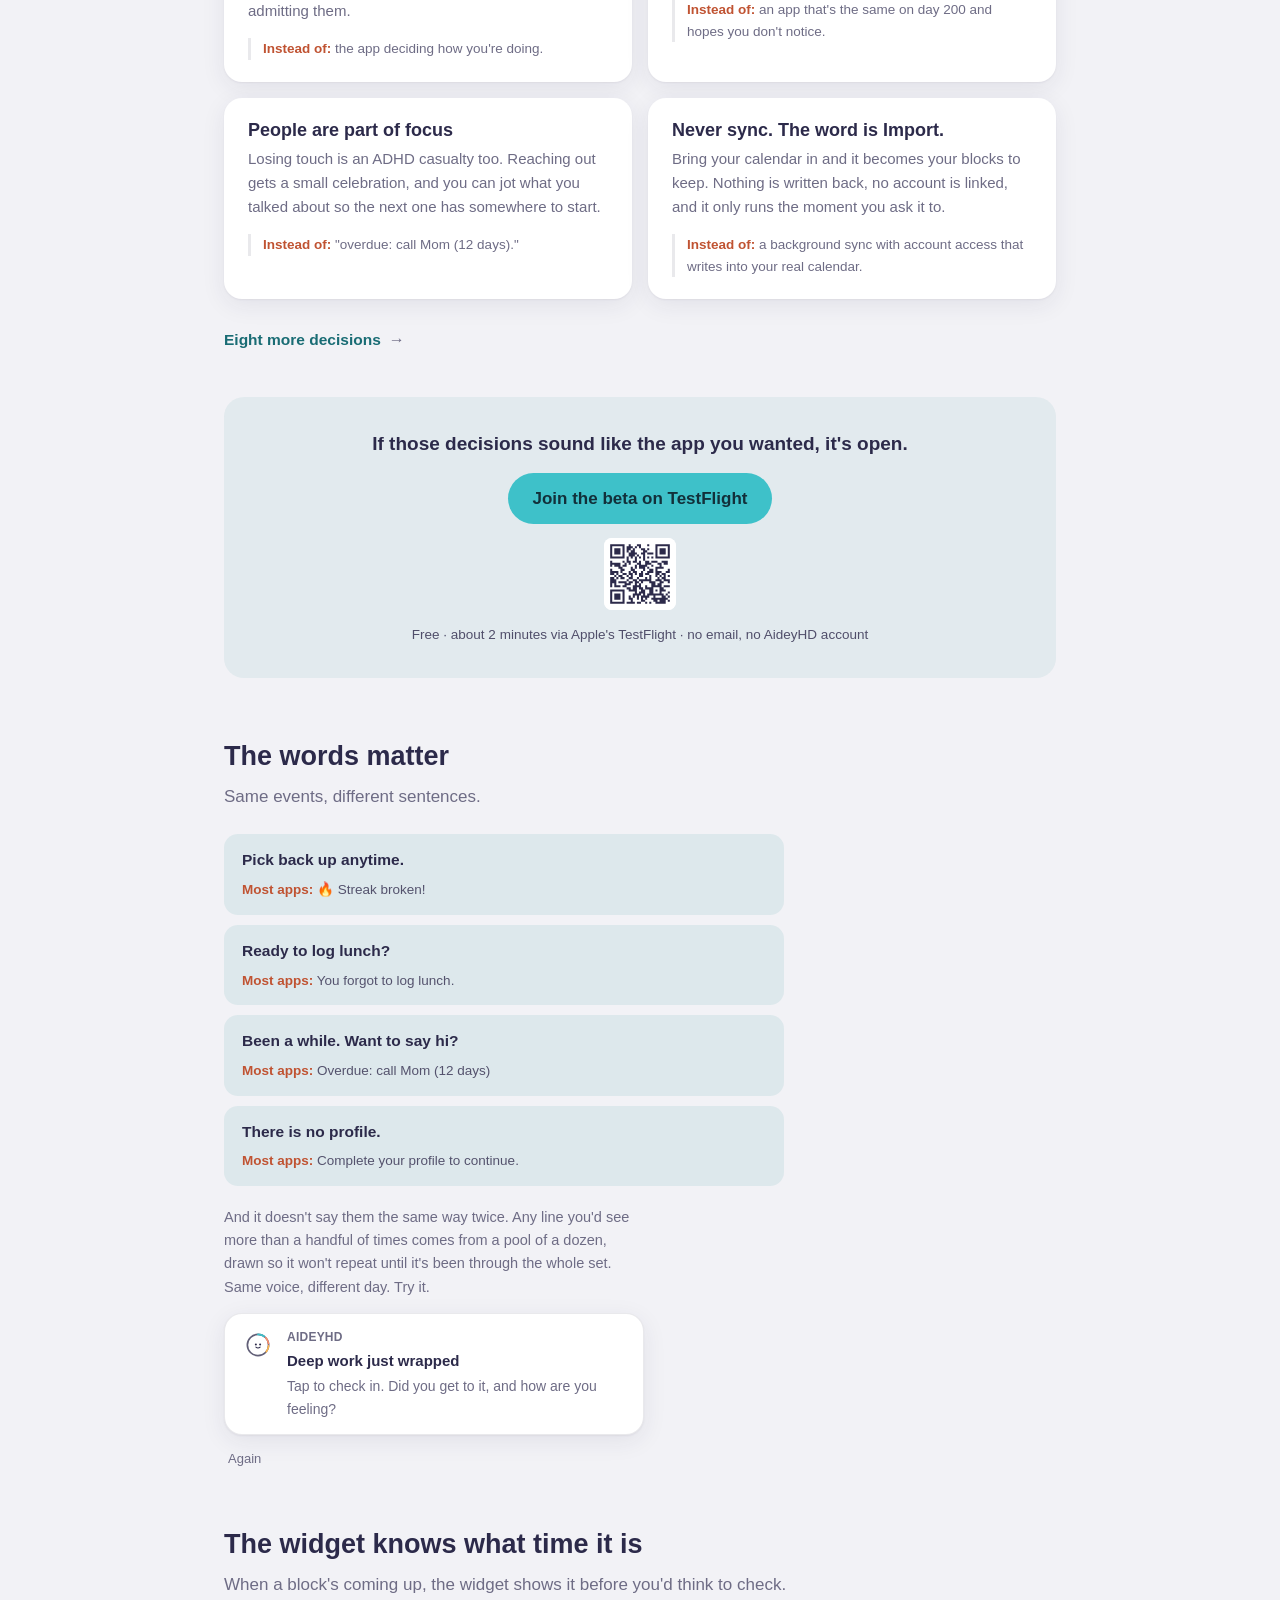
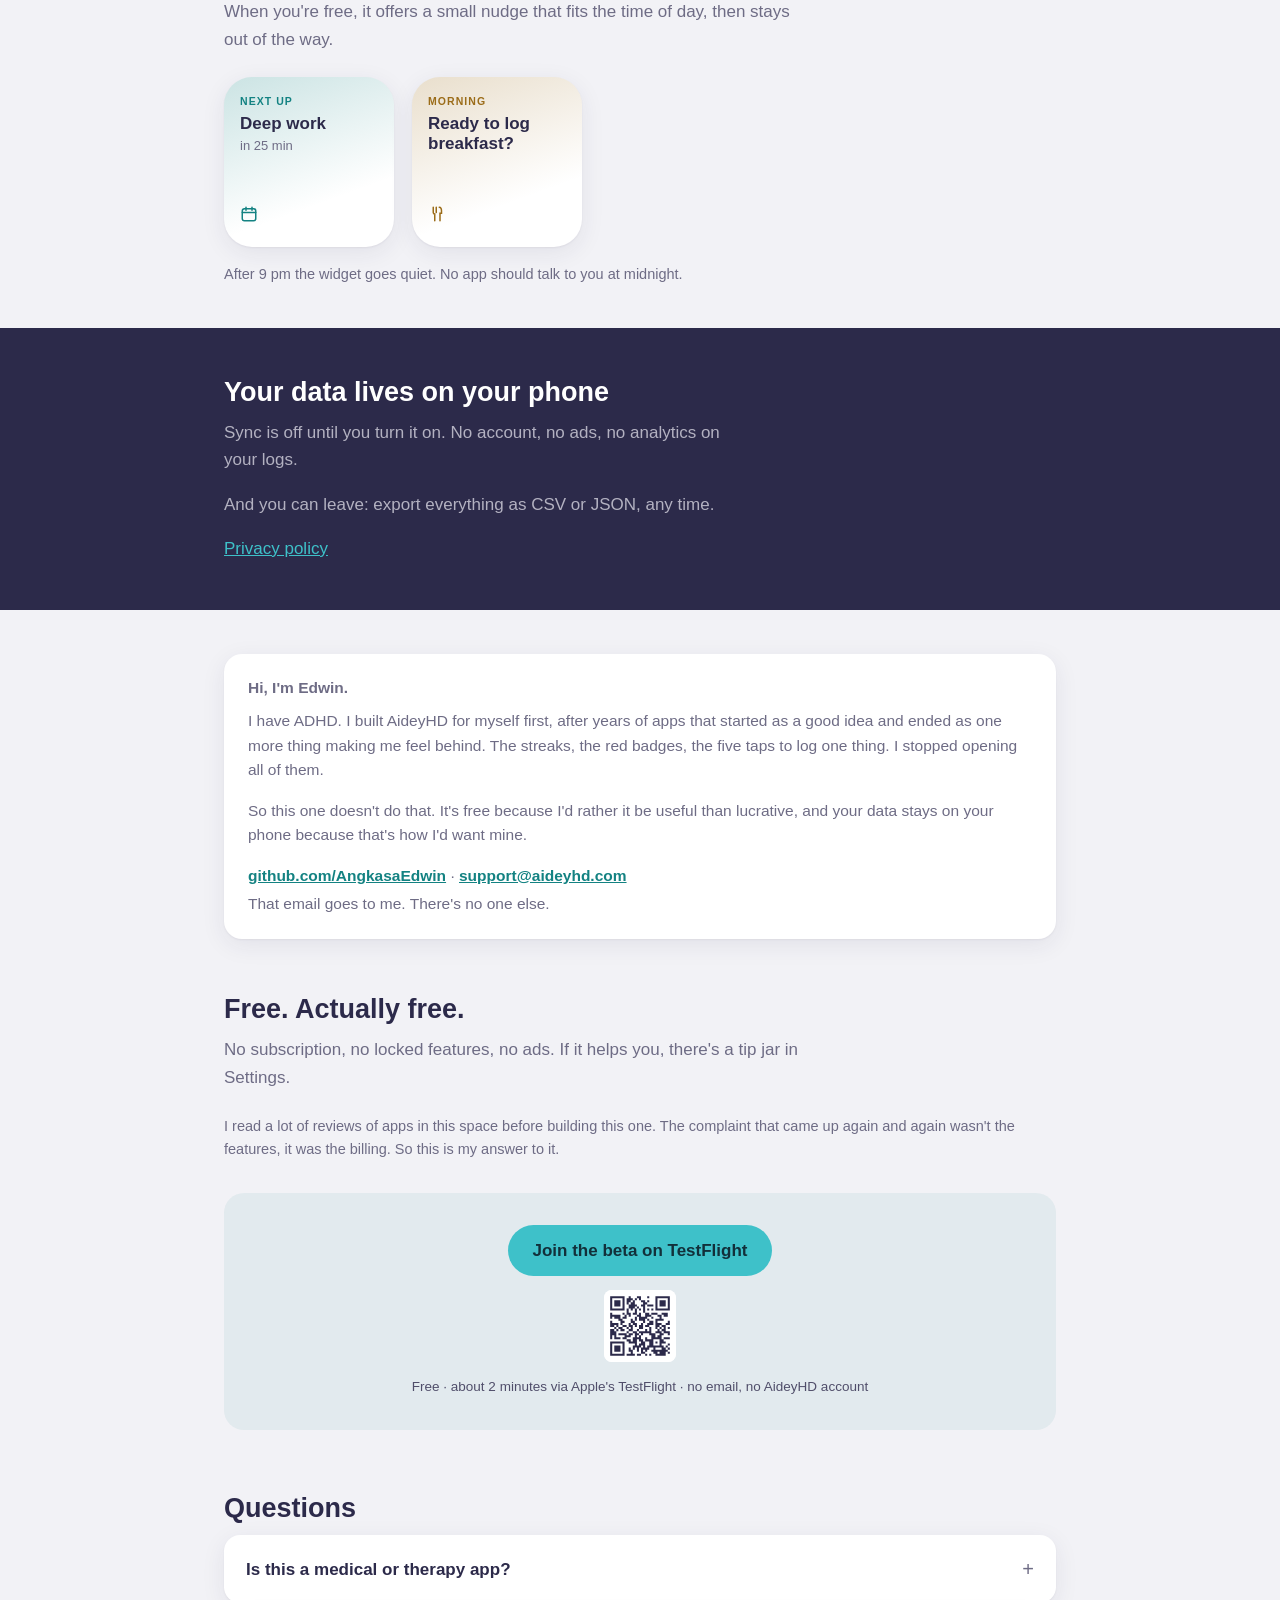
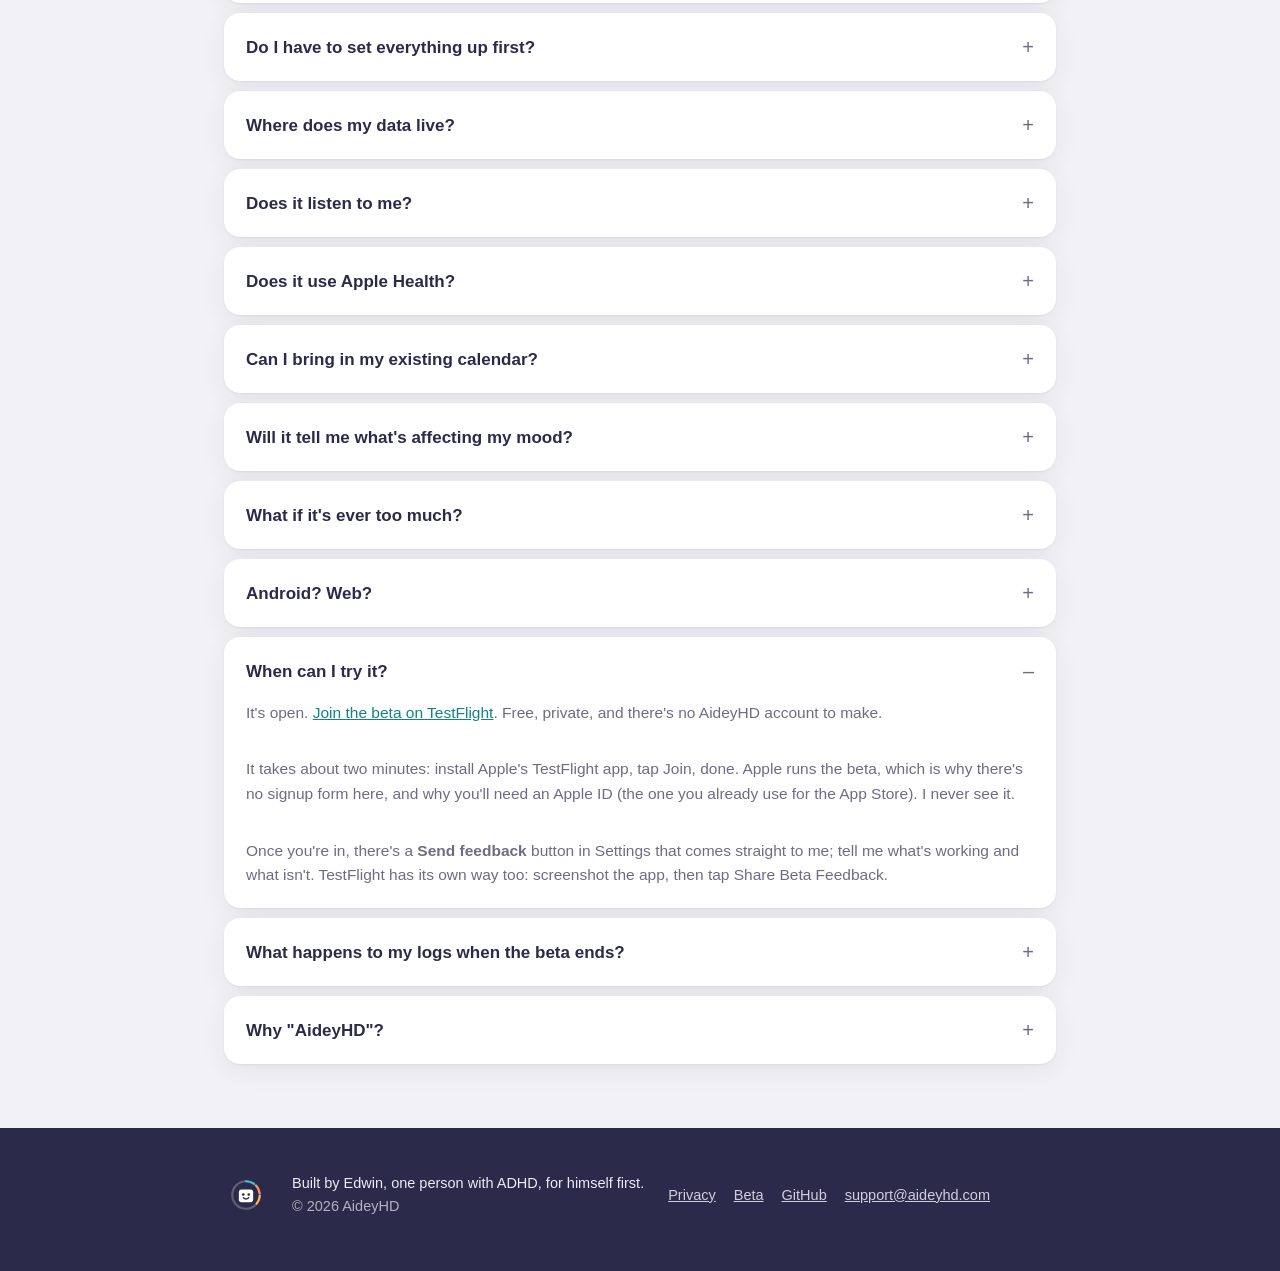
==== commit 6af73966: "Give every screenshot a dark twin, and one size for all of them The site's shots were a mixed set: S" ====
--- a/index.html
+++ b/index.html
@@ -168,7 +168,12 @@
 
       <div class="frow">
         <div class="frow-shot">
-          <picture><source srcset="assets/feature-schedule.webp" type="image/webp"><img src="assets/feature-schedule.png" width="280" alt="AideyHD's Schedule: a to-scale calendar of the day, each block drawn at its true length and colored by type, a small face on the ones already done, and a red line marking now." loading="lazy" decoding="async"></picture>
+          <picture>
+            <source media="(prefers-color-scheme: dark)" srcset="assets/feature-schedule-dark.webp" type="image/webp">
+            <source media="(prefers-color-scheme: dark)" srcset="assets/feature-schedule-dark.png">
+            <source srcset="assets/feature-schedule.webp" type="image/webp">
+            <img src="assets/feature-schedule.png" width="280" alt="AideyHD's Schedule: a to-scale calendar of the day, each block drawn at its true length and colored by type, a small face on the ones already done, and a red line marking now." loading="lazy" decoding="async">
+          </picture>
         </div>
         <div class="frow-copy">
           <div class="eyebrow" style="color:var(--teal)">Schedule</div>
@@ -180,7 +185,12 @@
 
       <div class="frow reverse">
         <div class="frow-shot">
-          <picture><source srcset="assets/feature-checkin.webp" type="image/webp"><img src="assets/feature-checkin.png" width="280" alt="AideyHD's Check-in: a row of five colored mood faces with 'Great' selected, and a note field below." loading="lazy" decoding="async"></picture>
+          <picture>
+            <source media="(prefers-color-scheme: dark)" srcset="assets/feature-checkin-dark.webp" type="image/webp">
+            <source media="(prefers-color-scheme: dark)" srcset="assets/feature-checkin-dark.png">
+            <source srcset="assets/feature-checkin.webp" type="image/webp">
+            <img src="assets/feature-checkin.png" width="280" alt="AideyHD's Check-in: a row of five colored mood faces with 'Great' selected, the day's one small question, and a note field below." loading="lazy" decoding="async">
+          </picture>
         </div>
         <div class="frow-copy">
           <div class="eyebrow" style="color:var(--indigo)">Check-in</div>
@@ -191,11 +201,13 @@
       </div>
 
       <div class="frow">
-        <div class="frow-shot pair">
-          <div class="shot-pair">
-            <picture><source srcset="assets/feature-dashboard-light.webp" type="image/webp"><img src="assets/feature-dashboard-light.png" width="132" alt="AideyHD's dashboard in light mode: a goal to work toward, then color-coded tiles for schedule, check-in, meals, exercise, budget, and people." loading="lazy" decoding="async"></picture>
-            <picture><source srcset="assets/feature-dashboard-dark.webp" type="image/webp"><img src="assets/feature-dashboard-dark.png" width="132" alt="The same AideyHD dashboard in dark mode." loading="lazy" decoding="async"></picture>
-          </div>
+        <div class="frow-shot">
+          <picture>
+            <source media="(prefers-color-scheme: dark)" srcset="assets/feature-dashboard-dark.webp" type="image/webp">
+            <source media="(prefers-color-scheme: dark)" srcset="assets/feature-dashboard-dark.png">
+            <source srcset="assets/feature-dashboard-light.webp" type="image/webp">
+            <img src="assets/feature-dashboard-light.png" width="280" alt="AideyHD's dashboard: a goal to work toward, then color-coded tiles for schedule, check-in, meals, exercise, budget, and people." loading="lazy" decoding="async">
+          </picture>
         </div>
         <div class="frow-copy">
           <div class="eyebrow" style="color:var(--ink-2)">Dashboard</div>
@@ -208,7 +220,12 @@
 
       <div class="frow reverse">
         <div class="frow-shot">
-          <picture><source srcset="assets/feature-people.webp" type="image/webp"><img src="assets/feature-people.png" width="280" alt="AideyHD's People screen: the people you keep track of, each with a relationship icon, a birthday and last-reached-out line, and a Reach out button." loading="lazy" decoding="async"></picture>
+          <picture>
+            <source media="(prefers-color-scheme: dark)" srcset="assets/feature-people-dark.webp" type="image/webp">
+            <source media="(prefers-color-scheme: dark)" srcset="assets/feature-people-dark.png">
+            <source srcset="assets/feature-people.webp" type="image/webp">
+            <img src="assets/feature-people.png" width="280" alt="AideyHD's People screen: the people you keep track of, each with a relationship icon, a birthday and last-reached-out line, and a Reach out button." loading="lazy" decoding="async">
+          </picture>
         </div>
         <div class="frow-copy">
           <div class="eyebrow" style="color:var(--purple)">People</div>
--- a/styles.css
+++ b/styles.css
@@ -25,6 +25,8 @@
 
   --shadow: 0 1px 2px rgba(44, 42, 74, 0.06), 0 6px 24px rgba(44, 42, 74, 0.08);
   --pill-shadow: 0 2px 8px rgba(44, 42, 74, 0.14), 0 8px 28px rgba(44, 42, 74, 0.14);
+  --shot-ring: rgba(44, 42, 74, 0.14);
+  --shot-shadow: 0 20px 40px rgba(44, 42, 74, 0.16), 0 6px 16px rgba(44, 42, 74, 0.10);
 }
 @media (prefers-color-scheme: dark) {
   :root {
@@ -42,6 +44,8 @@
     --pink: #F08CB4;
     --shadow: 0 1px 2px rgba(0, 0, 0, 0.3), 0 6px 24px rgba(0, 0, 0, 0.3);
     --pill-shadow: 0 2px 8px rgba(0, 0, 0, 0.4), 0 8px 28px rgba(0, 0, 0, 0.4);
+    --shot-ring: rgba(236, 235, 244, 0.16);
+    --shot-shadow: 0 20px 44px rgba(0, 0, 0, 0.55), 0 6px 16px rgba(0, 0, 0, 0.35);
   }
 }
 
@@ -237,7 +241,7 @@
 .frow.reverse { flex-direction: row-reverse; }
 .frow-shot { flex: 0 0 280px; display: flex; justify-content: center; }
 .frow-shot img,
-.frow-shot .shot-ph { width: 280px; border-radius: 34px; box-shadow: var(--shadow); display: block; }
+.frow-shot .shot-ph { width: 280px; border-radius: 34px; box-shadow: 0 0 0 1px var(--shot-ring), var(--shot-shadow); display: block; }
 .shot-ph {
   aspect-ratio: 1170 / 2532;
   background: var(--card);
@@ -252,10 +256,6 @@
 .frow-copy .eyebrow { font-size: 12.5px; font-weight: 800; letter-spacing: 0.08em; text-transform: uppercase; margin-bottom: 10px; }
 .frow-copy h3 { font-size: 24px; margin-bottom: 8px; }
 .frow-copy p { color: var(--ink-2); font-size: 16px; }
-/* A light/dark pair (two phones side by side) for the dashboard row. */
-.frow-shot.pair { flex: 0 0 300px; }
-.shot-pair { display: flex; gap: 12px; justify-content: center; }
-.shot-pair img { width: 132px; border-radius: 22px; box-shadow: var(--shadow); display: block; }
 @media (max-width: 700px) {
   .frow, .frow.reverse { flex-direction: column; gap: 22px; text-align: center; }
   .frow-shot { flex: 0 0 auto; }
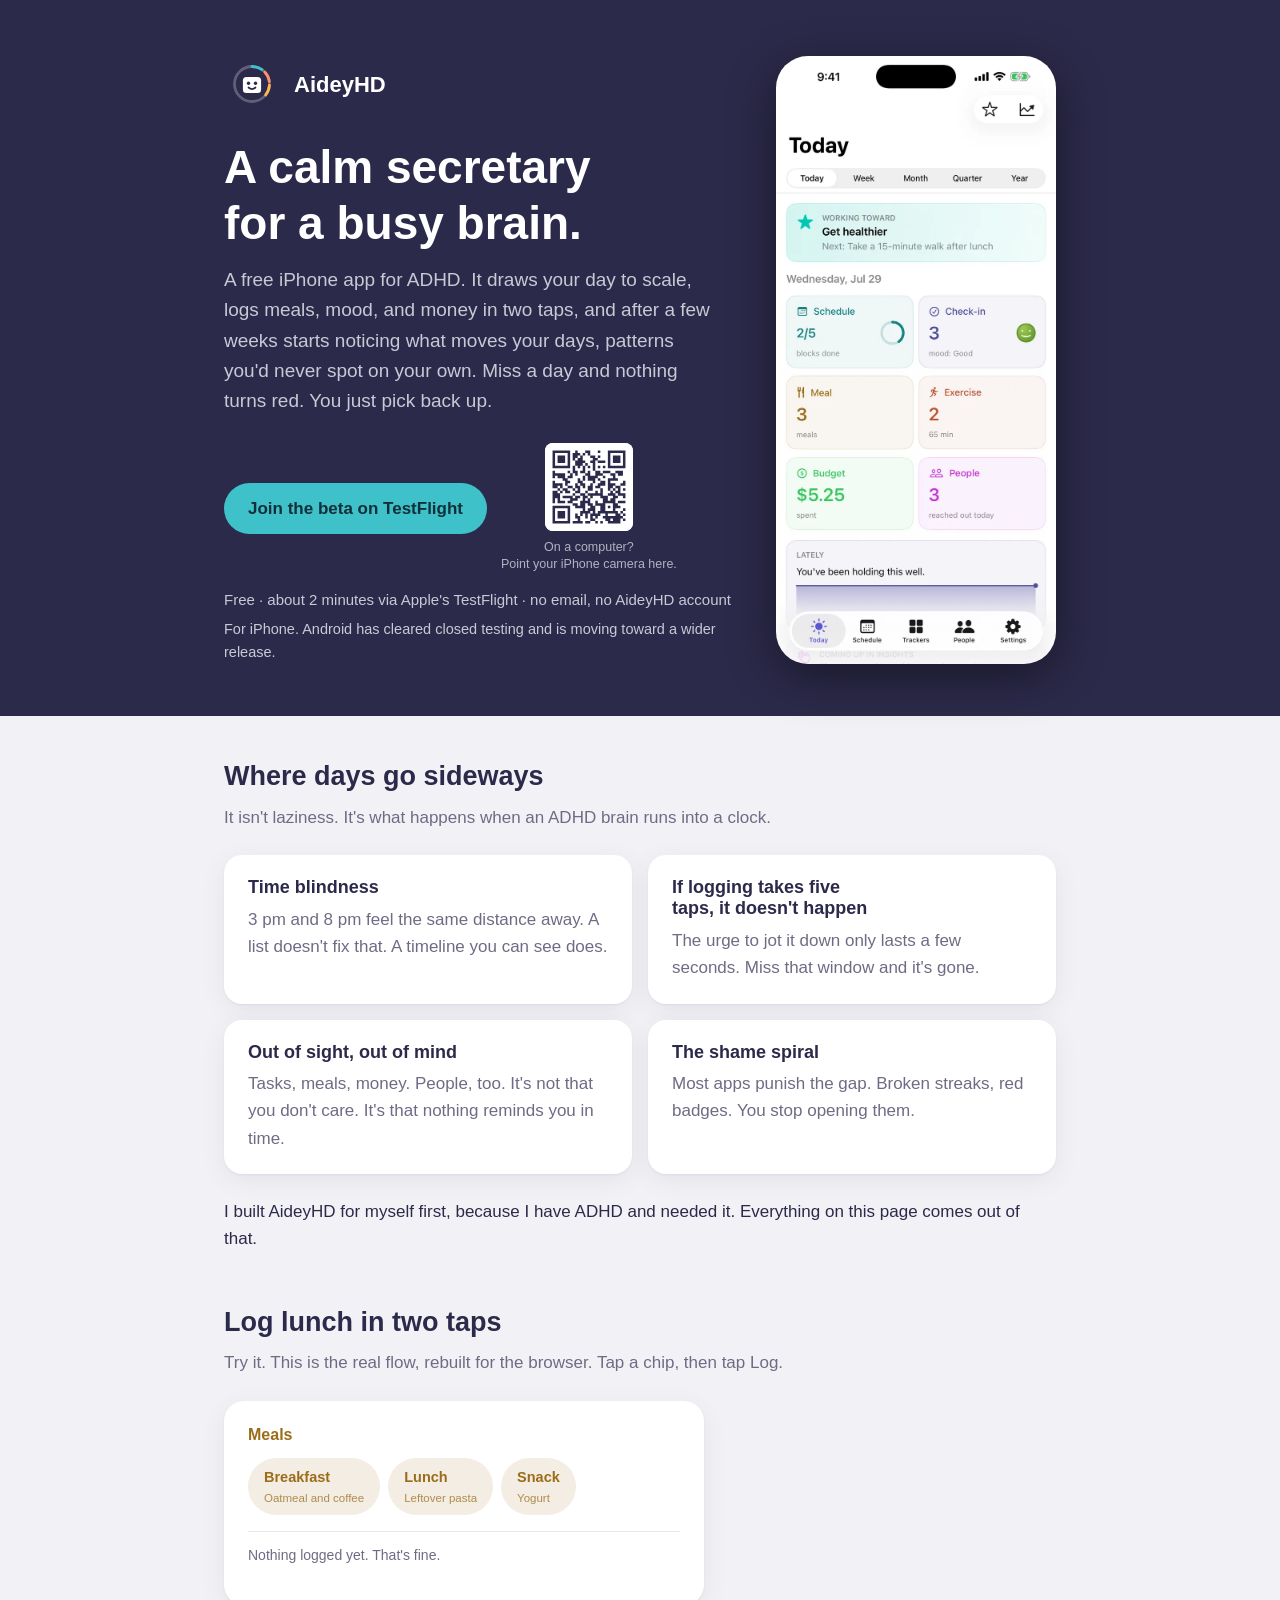
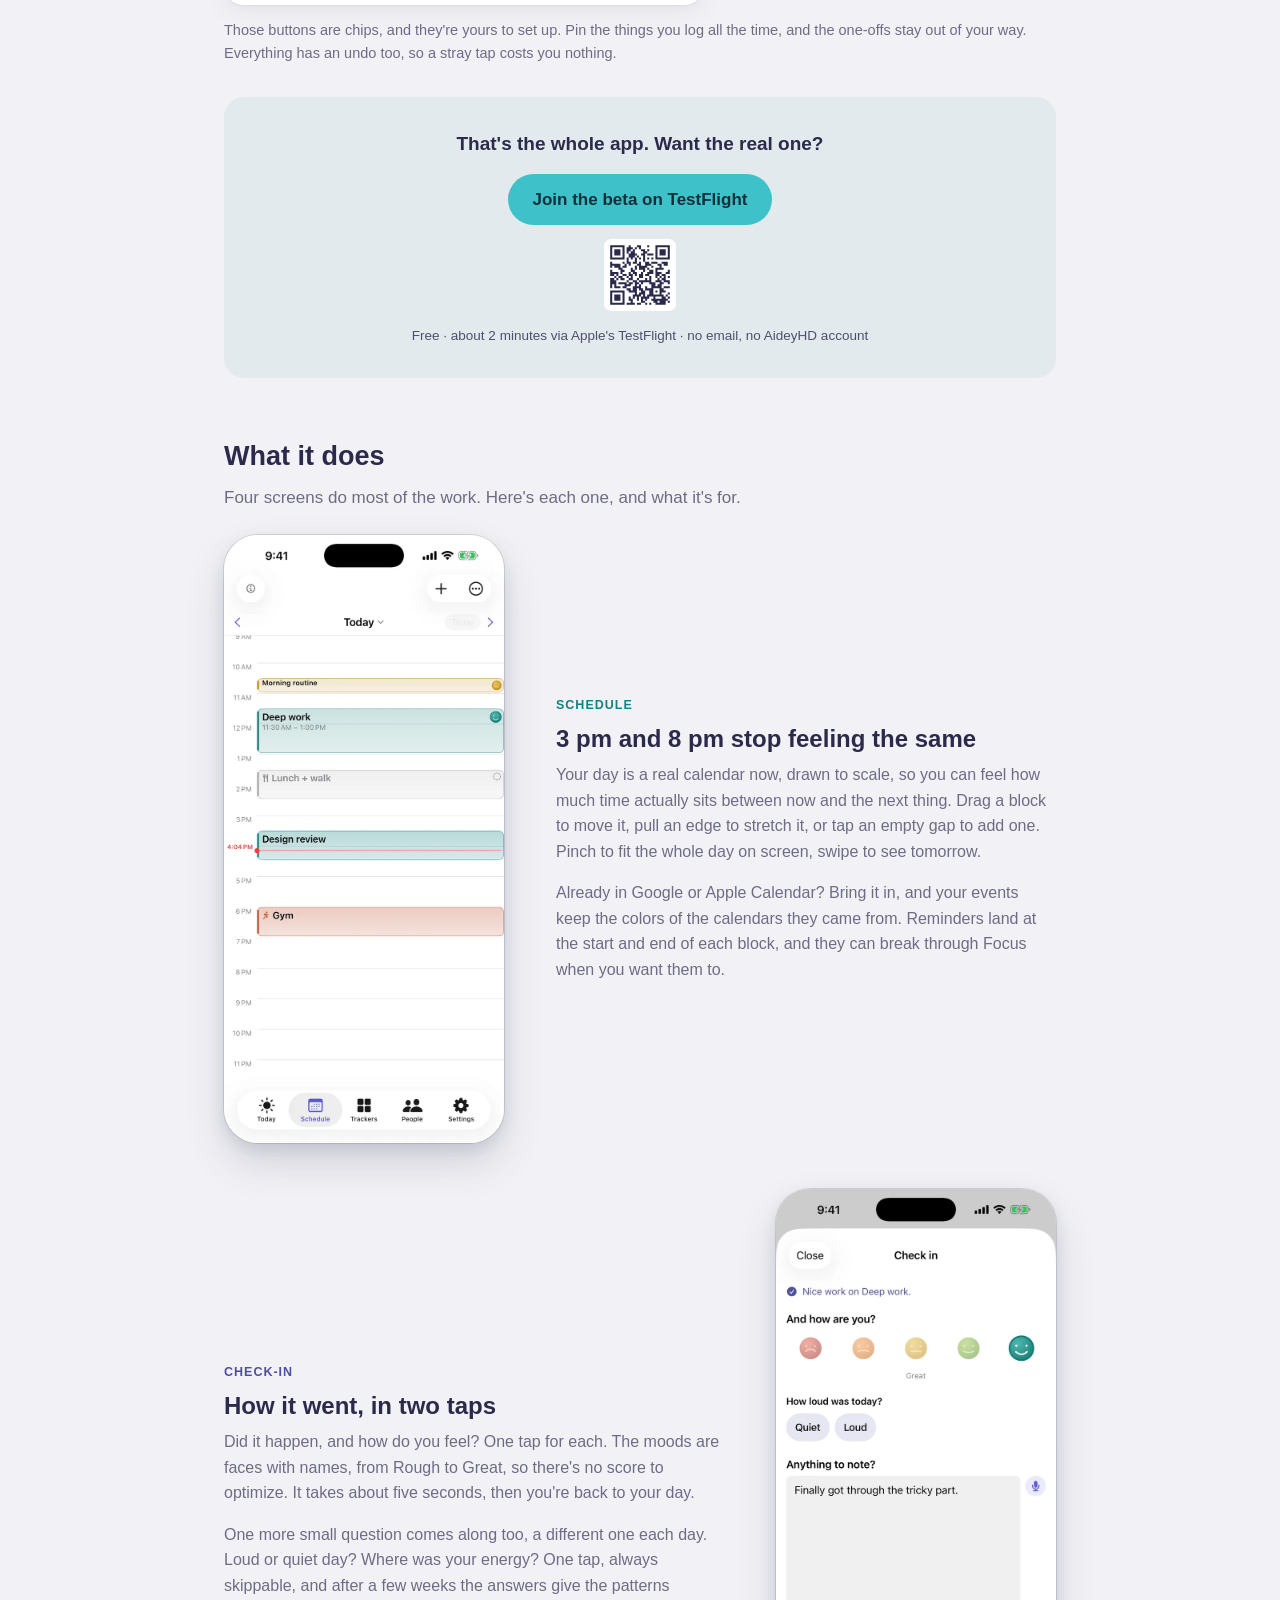
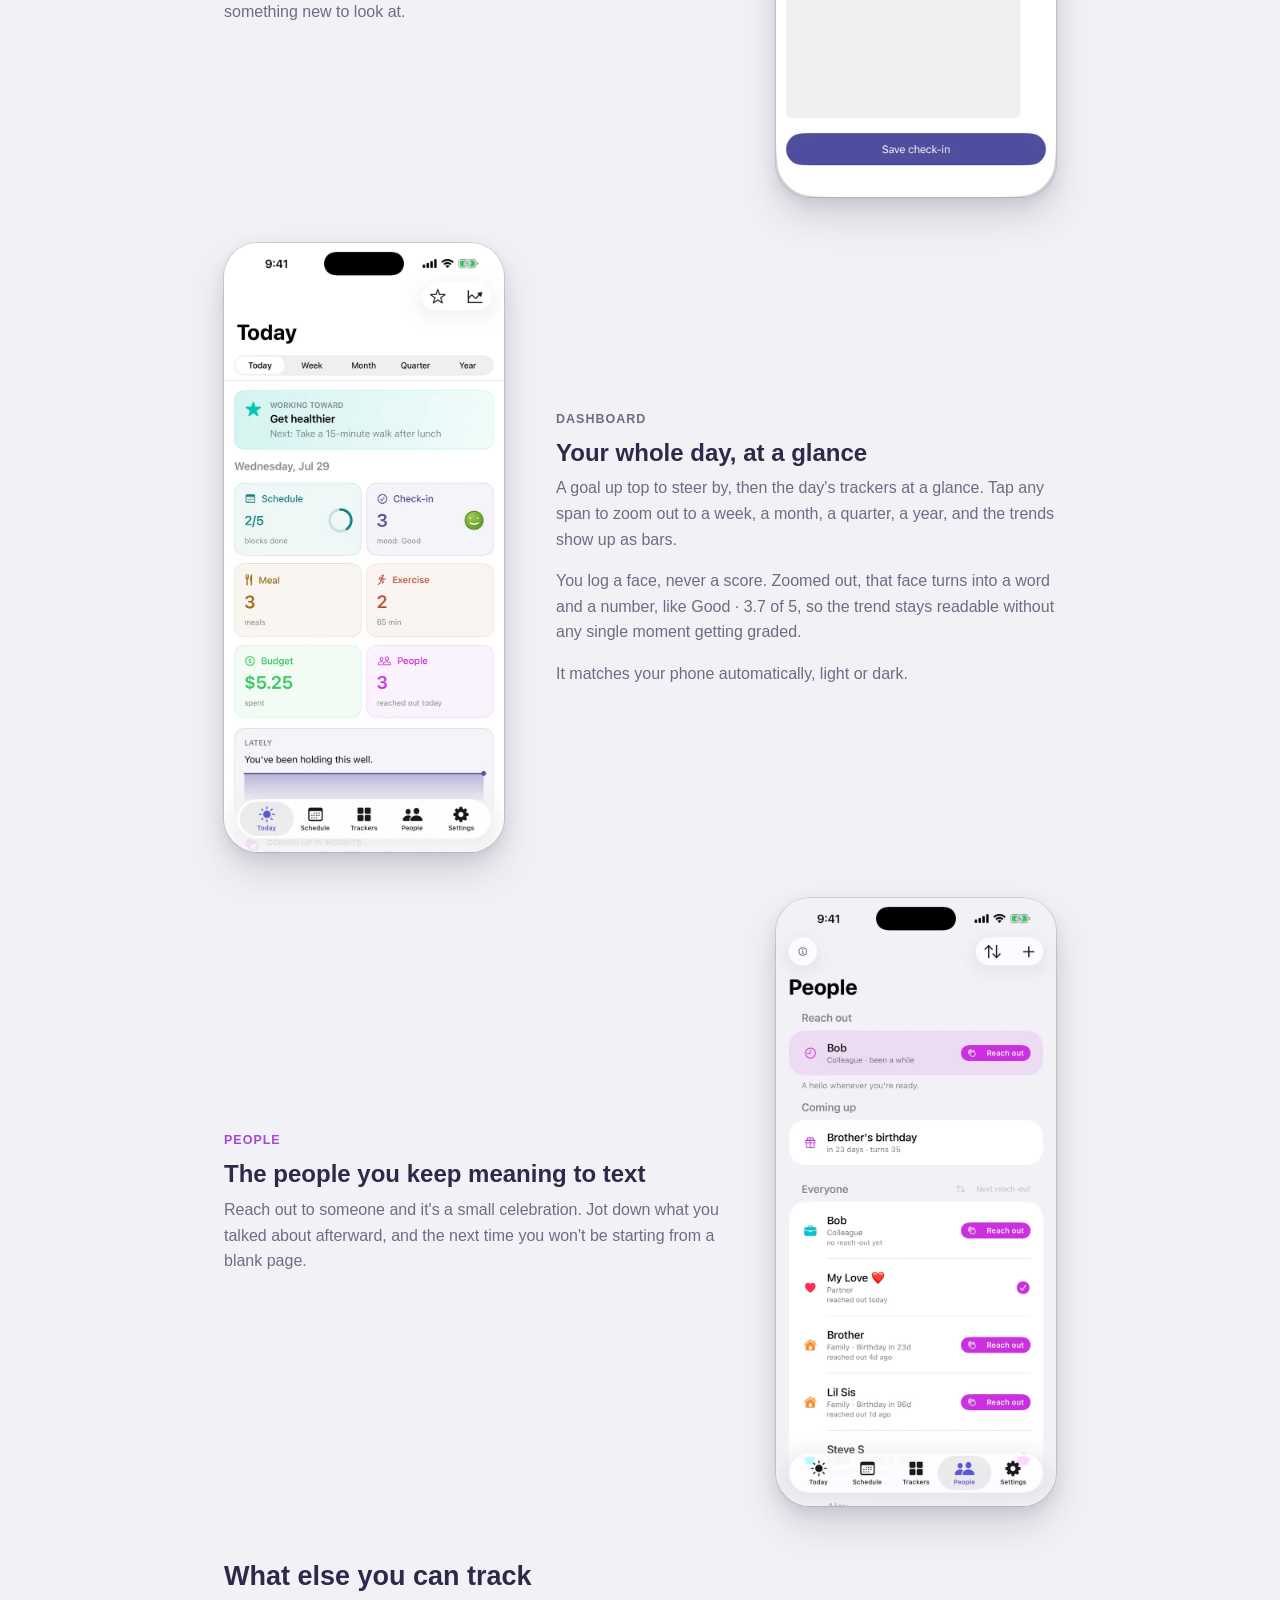
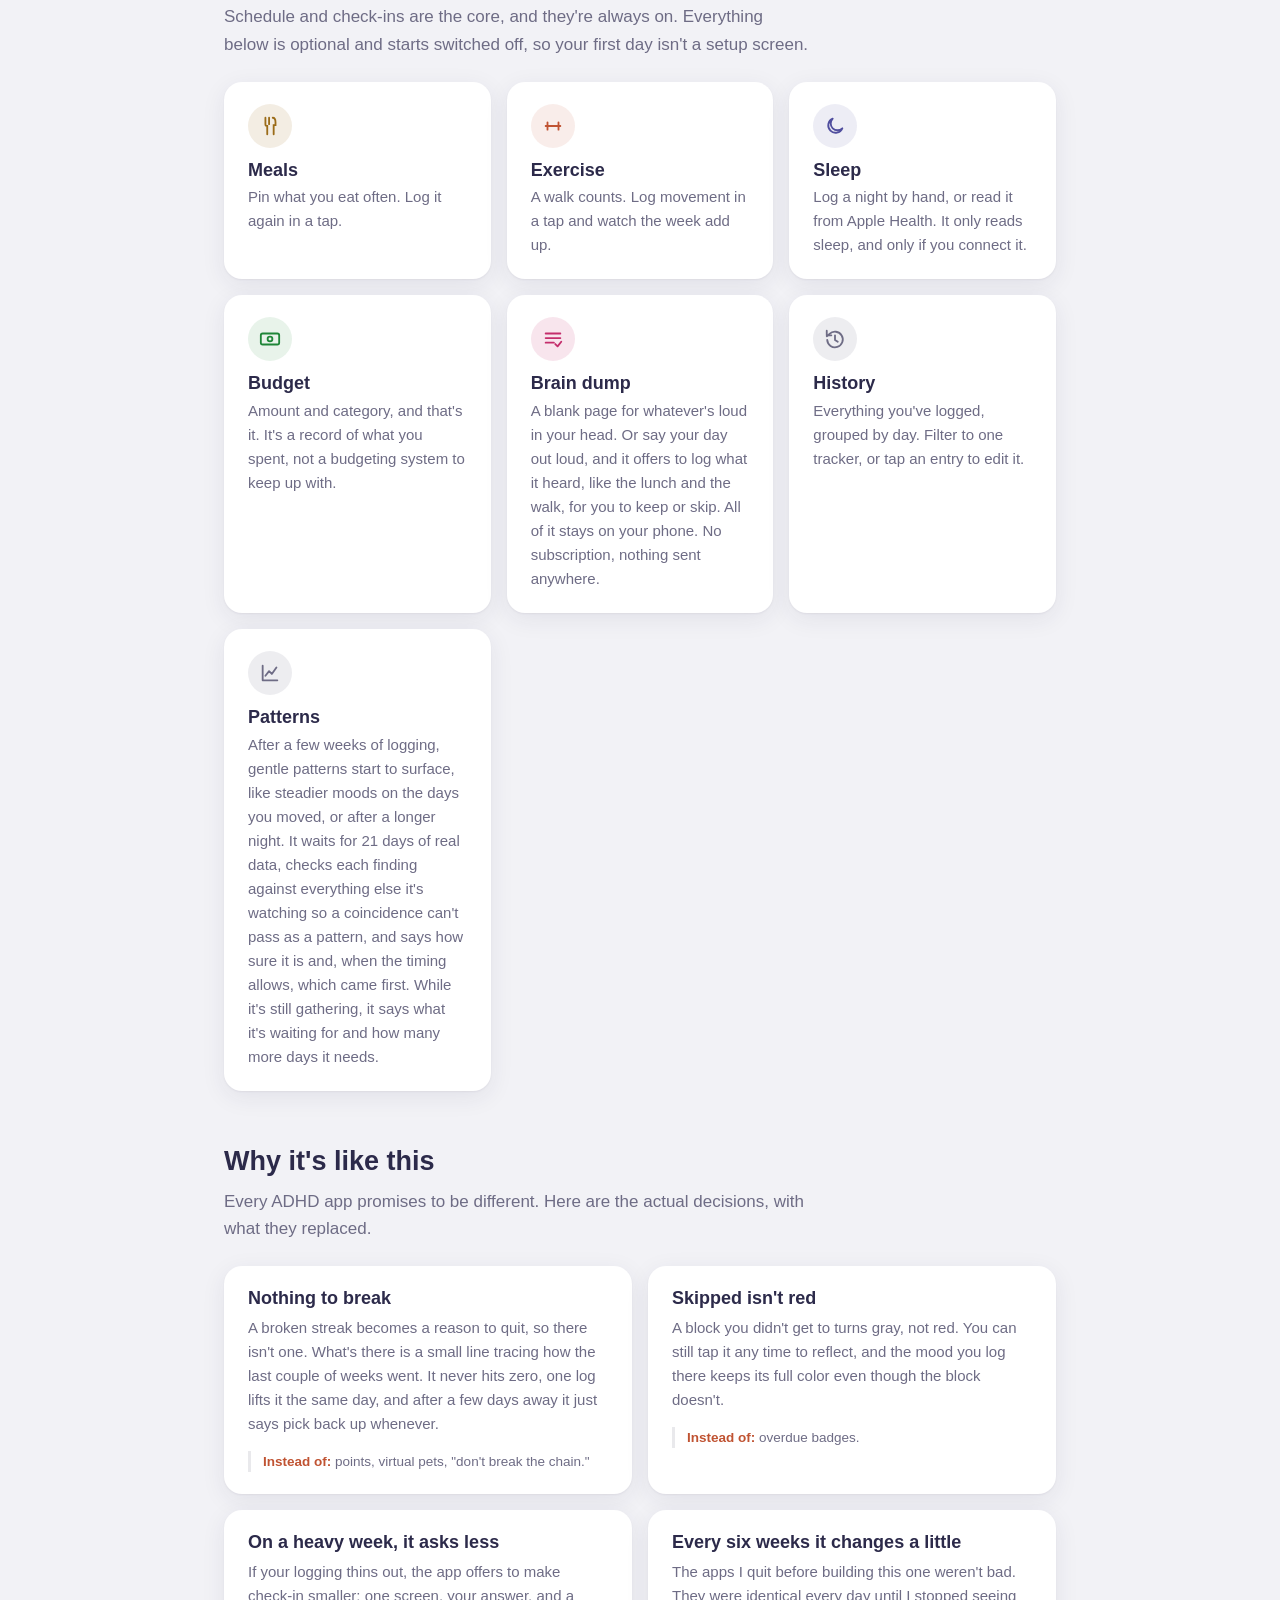
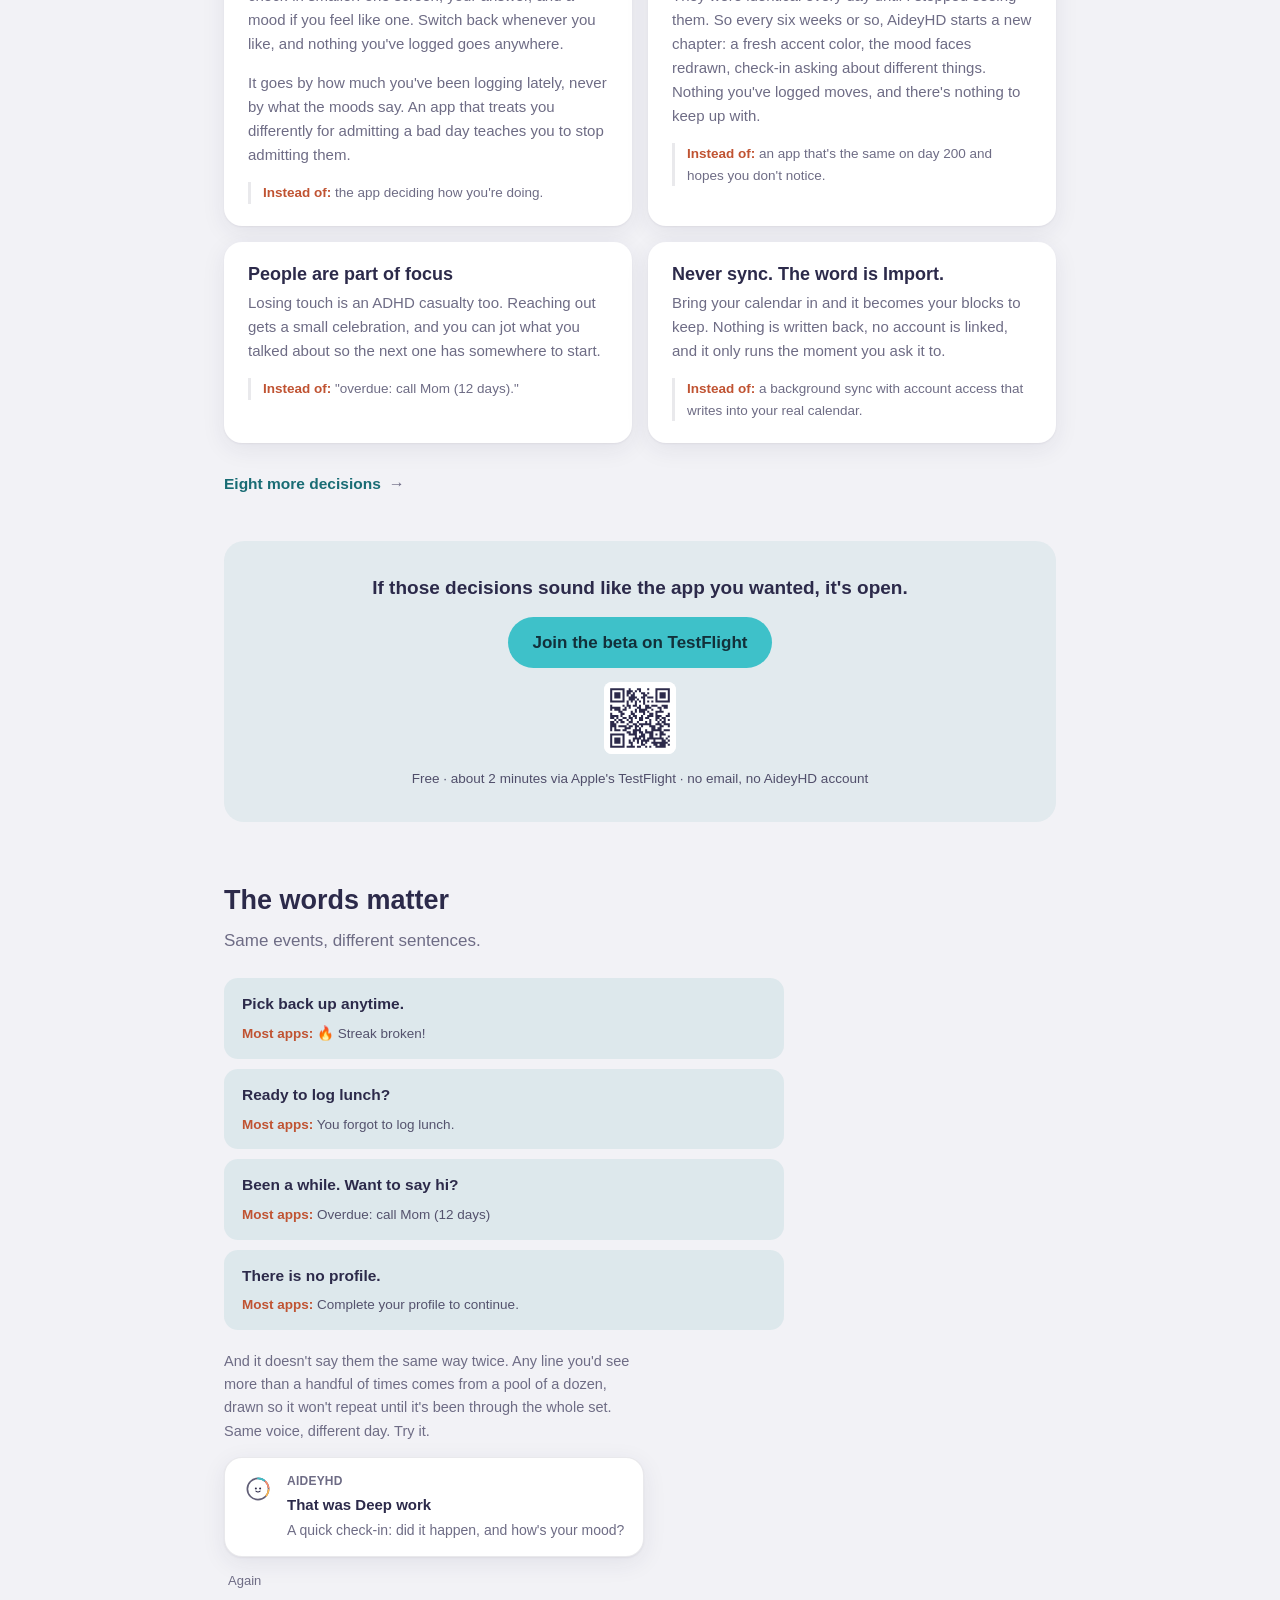
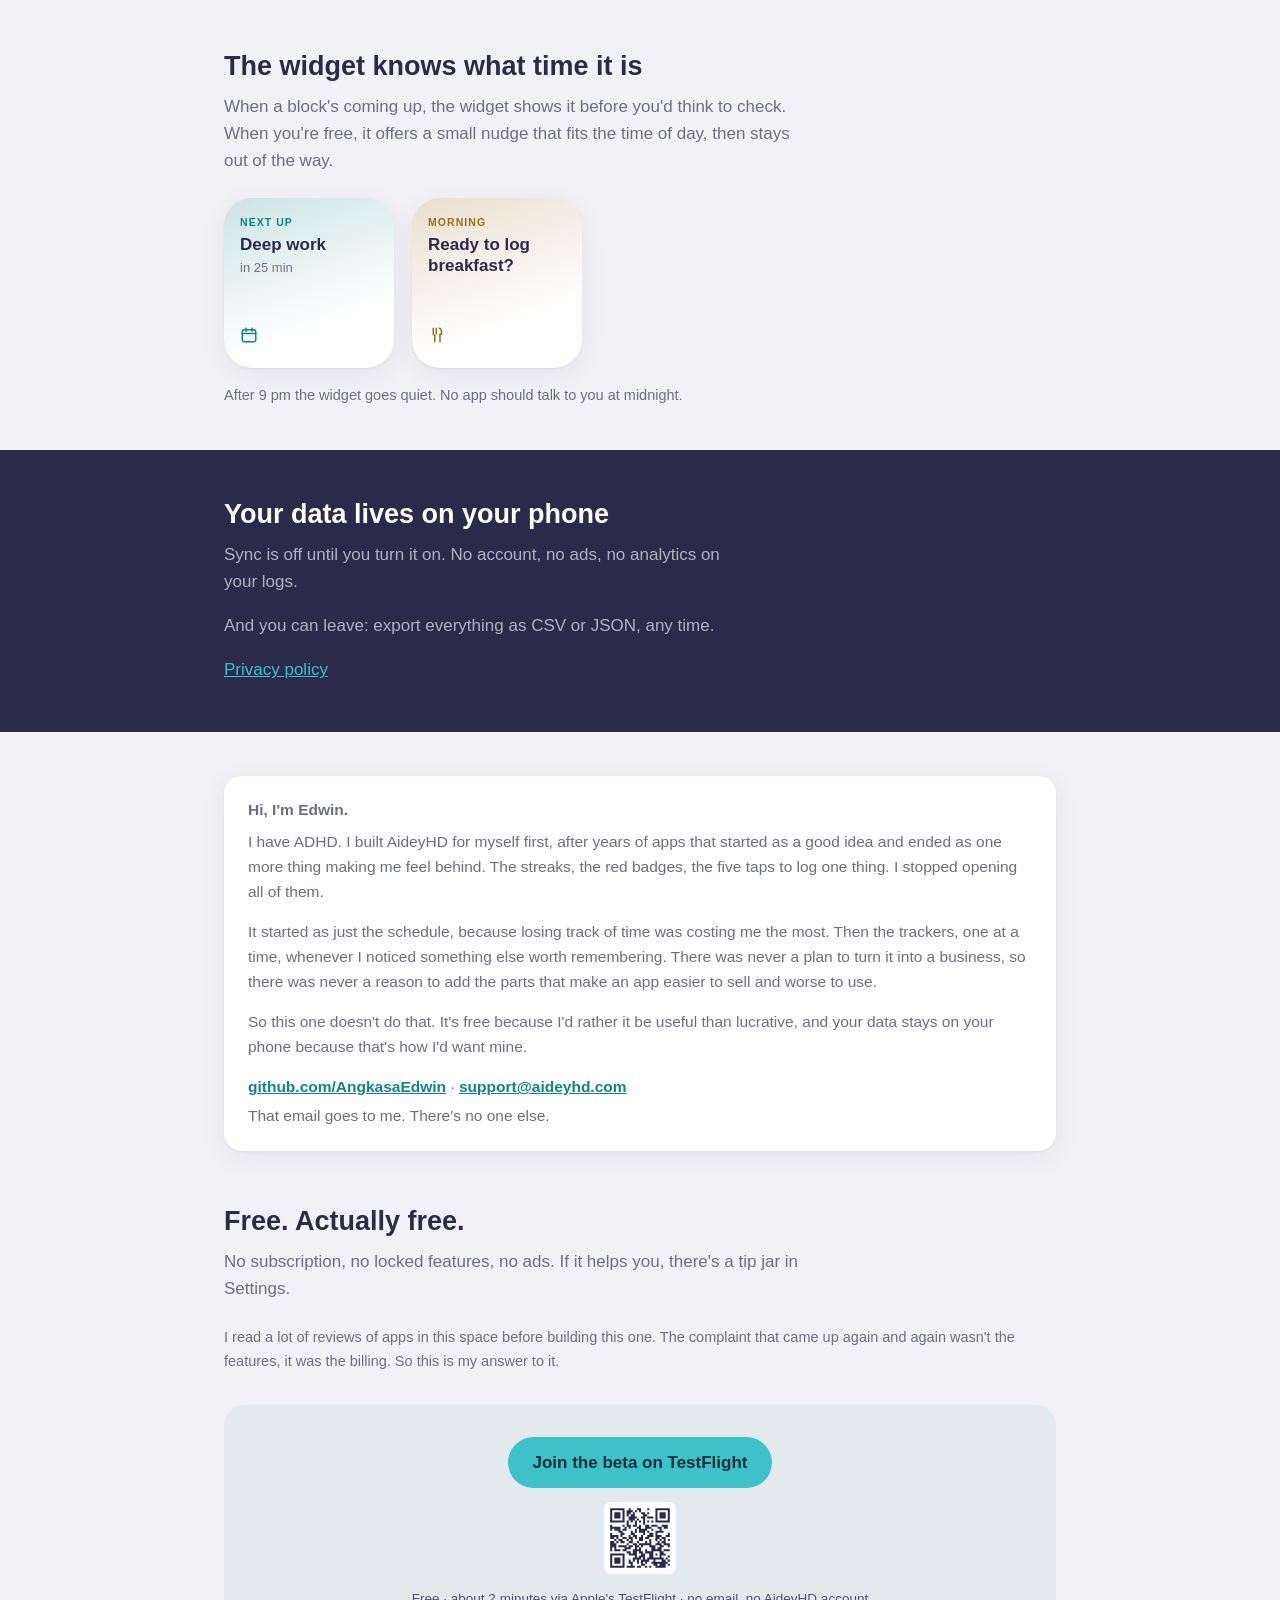
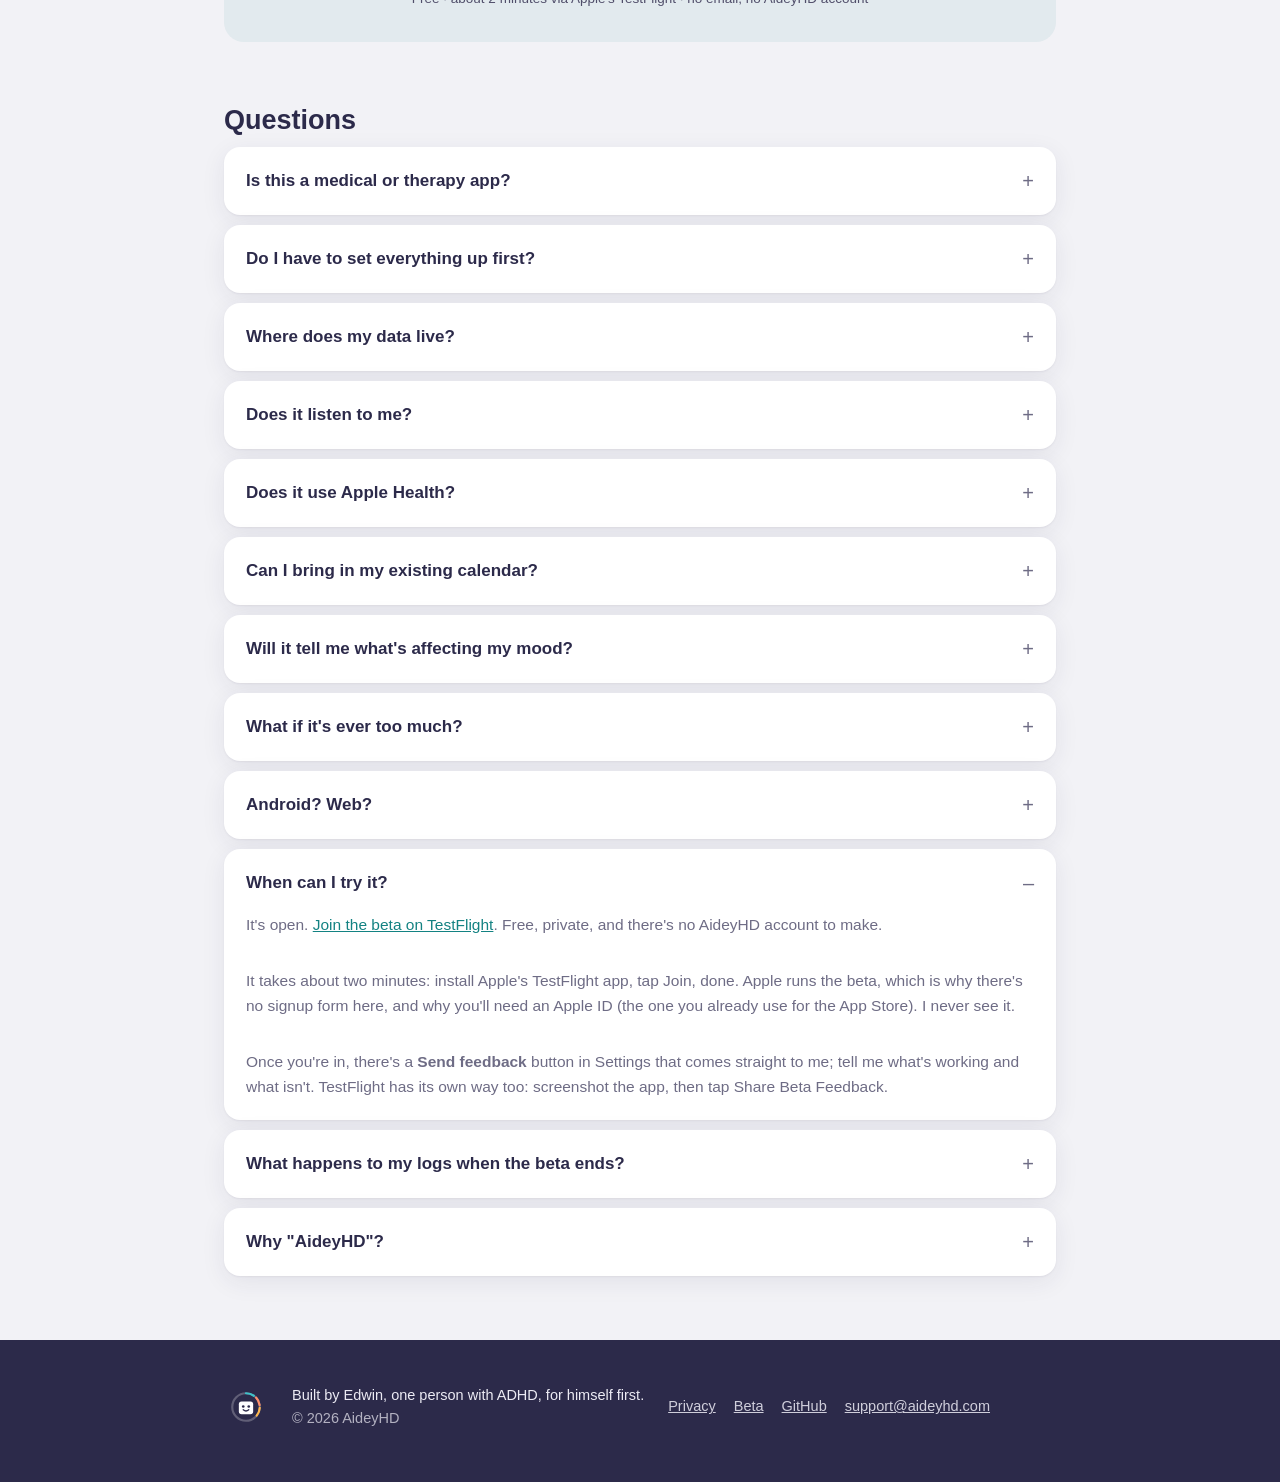
==== commit e5a25dd0: "Reposition from planner to self-knowledge, per the Tiimo/Liven scans Lead with what the app notices " ====
--- a/index.html
+++ b/index.html
@@ -66,7 +66,7 @@
         <span class="name">AideyHD</span>
       </div>
       <h1>A calm secretary for a busy brain.</h1>
-      <p class="sub">A free iPhone app for ADHD. Instead of a to-do list, it draws your day to scale so you can actually see it, and lets you log meals, mood, and money in two taps. Miss a day and nothing turns red. You just pick back up.</p>
+      <p class="sub">A free iPhone app for ADHD. It draws your day to scale, logs meals, mood, and money in two taps, and after a few weeks starts noticing what moves your days, patterns you'd never spot on your own. Miss a day and nothing turns red. You just pick back up.</p>
       <div class="cta-row">
         <a class="cta" href="https://testflight.apple.com/join/MDdBMd5a" target="_blank" rel="noopener">Join the beta on TestFlight</a>
         <figure class="qr">
@@ -75,7 +75,7 @@
         </figure>
       </div>
       <p class="cta-note">Free · about 2 minutes via Apple's TestFlight · no email, no AideyHD account</p>
-      <p class="platforms">For iPhone. Android is in closed testing.</p>
+      <p class="platforms">For iPhone. Android has cleared closed testing and is moving toward a wider release.</p>
     </div>
     <figure class="hero-shot">
       <picture><source srcset="assets/screenshot-today.webp" type="image/webp"><img src="assets/screenshot-today.png" width="280" alt="AideyHD's Today screen: a goal to work toward at the top, then summary tiles for schedule, check-ins with mood, meals, exercise, budget, and people" fetchpriority="high"></picture>
@@ -277,7 +277,7 @@
           <svg viewBox="0 0 24 24" fill="none" stroke="currentColor" stroke-width="2" stroke-linecap="round" stroke-linejoin="round"><path d="M4 6h16M4 11h16M4 16h9"/><path d="M14.5 17.5l2.5 2.5 4-5"/></svg>
         </div>
         <h3>Brain dump</h3>
-        <p>A blank page for whatever's loud in your head. Or say your day out loud, and it offers to log the bits it heard, like the lunch and the walk, for you to keep or skip.</p>
+        <p>A blank page for whatever's loud in your head. Or say your day out loud, and it offers to log what it heard, like the lunch and the walk, for you to keep or skip. All of it stays on your phone. No subscription, nothing sent anywhere.</p>
       </div>
       <div class="card feature">
         <div class="glyph t-ink" aria-hidden="true">
@@ -291,7 +291,7 @@
           <svg viewBox="0 0 24 24" fill="none" stroke="currentColor" stroke-width="2" stroke-linecap="round" stroke-linejoin="round"><path d="M4 4v16h16"/><path d="M7 15l4-5 3 3 5-7"/></svg>
         </div>
         <h3>Patterns</h3>
-        <p>After a few weeks of logging, gentle patterns start to surface, like steadier moods on the days you moved, or after a longer night. It tells you how sure it is, and it won't claim what caused what unless the timing really backs it up. While it's still gathering, it says what it's waiting for and how many more days it needs.</p>
+        <p>After a few weeks of logging, gentle patterns start to surface, like steadier moods on the days you moved, or after a longer night. It waits for 21 days of real data, checks each finding against everything else it's watching so a coincidence can't pass as a pattern, and says how sure it is and, when the timing allows, which came first. While it's still gathering, it says what it's waiting for and how many more days it needs.</p>
       </div>
     </div>
   </div>
@@ -481,6 +481,7 @@
       <div class="founder-body">
         <p class="founder-hi">Hi, I'm Edwin.</p>
         <p>I have ADHD. I built AideyHD for myself first, after years of apps that started as a good idea and ended as one more thing making me feel behind. The streaks, the red badges, the five taps to log one thing. I stopped opening all of them.</p>
+        <p>It started as just the schedule, because losing track of time was costing me the most. Then the trackers, one at a time, whenever I noticed something else worth remembering. There was never a plan to turn it into a business, so there was never a reason to add the parts that make an app easier to sell and worse to use.</p>
         <p>So this one doesn't do that. It's free because I'd rather it be useful than lucrative, and your data stays on your phone because that's how I'd want mine.</p>
         <p class="founder-links">
           <!-- PERSONAL SITE SLOT: add your site here once it's up, e.g.
@@ -549,7 +550,7 @@
     </details>
     <details>
       <summary>Android? Web?</summary>
-      <p>iPhone first. The Android build is real and in closed testing: a small group is running it while the last pieces land, and it'll open up when it's genuinely ready, not just when it's installable. There's no web app, because it's built to live on your phone.</p>
+      <p>iPhone first. The Android build has finished Google's closed testing and is waiting on approval for a wider release, once the last pieces land on my end. There's no web app, because it's built to live on your phone.</p>
     </details>
     <details id="beta" open>
       <summary>When can I try it?</summary>
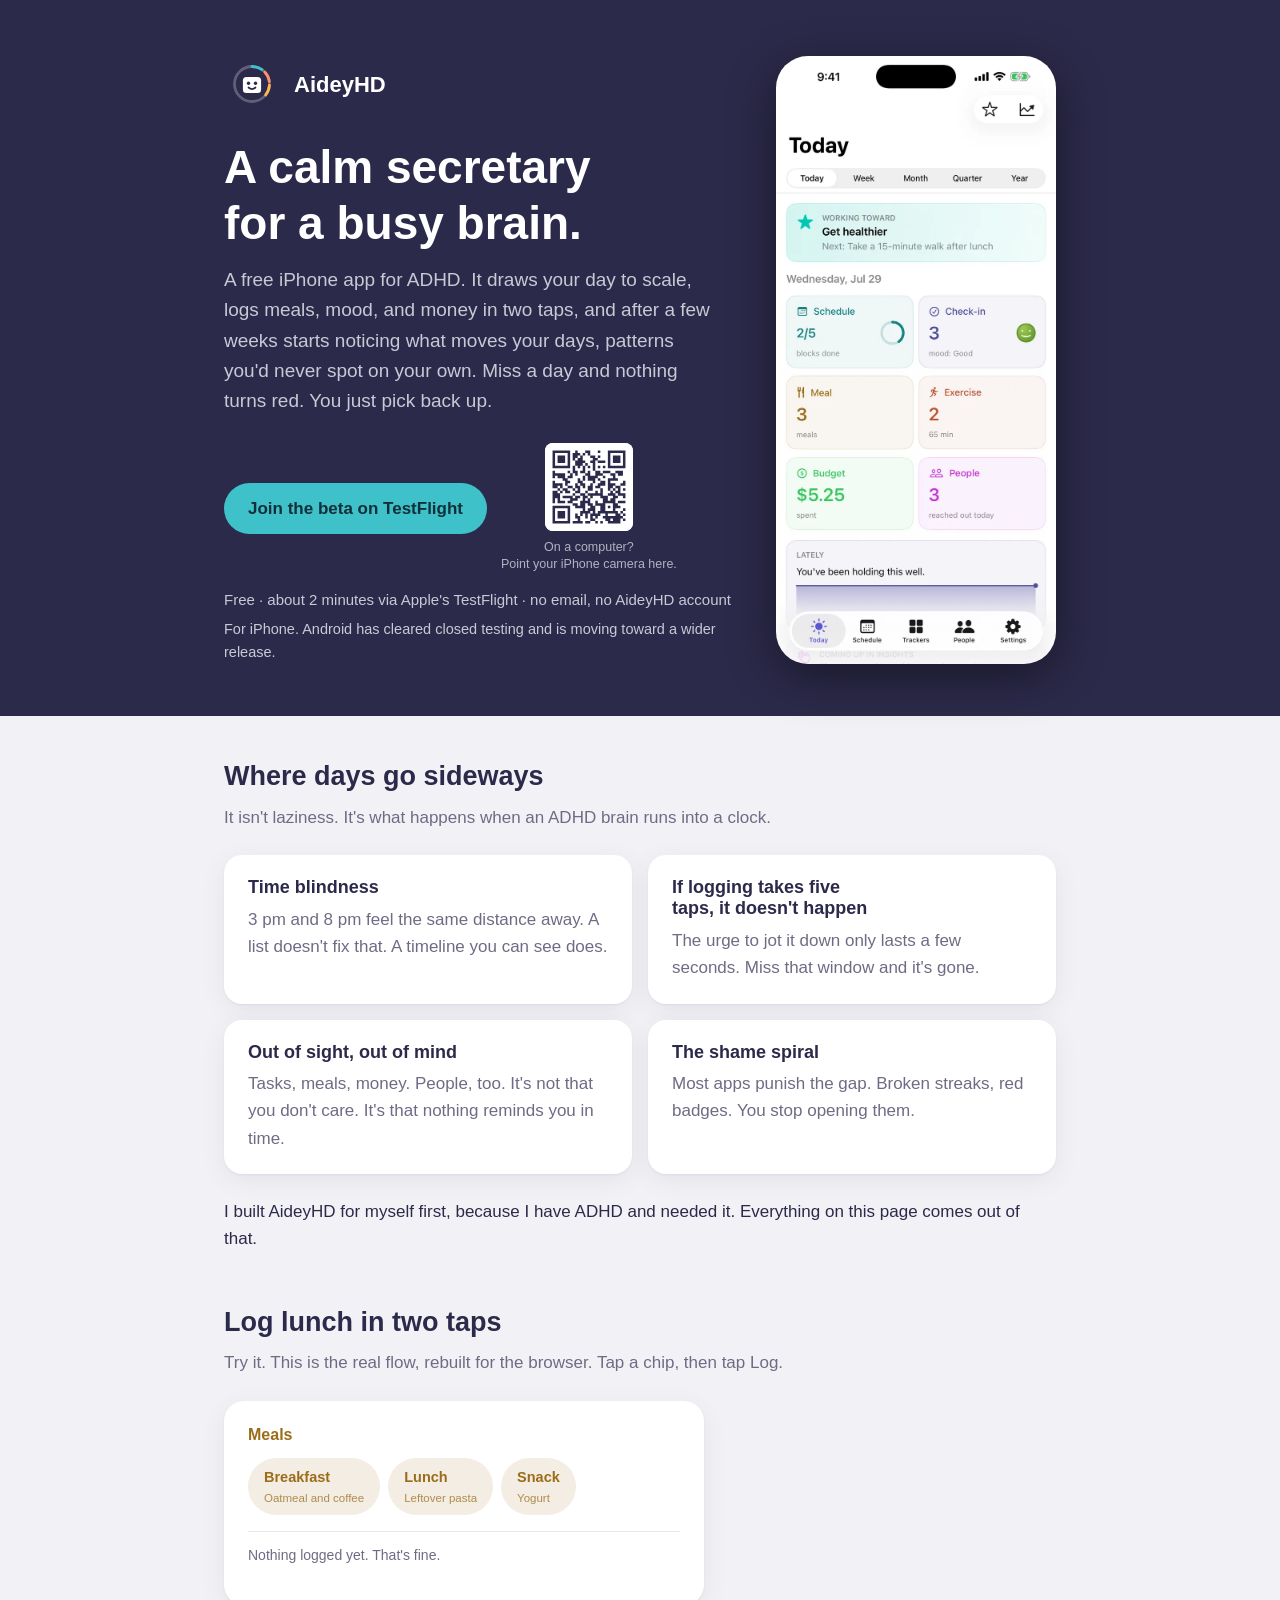
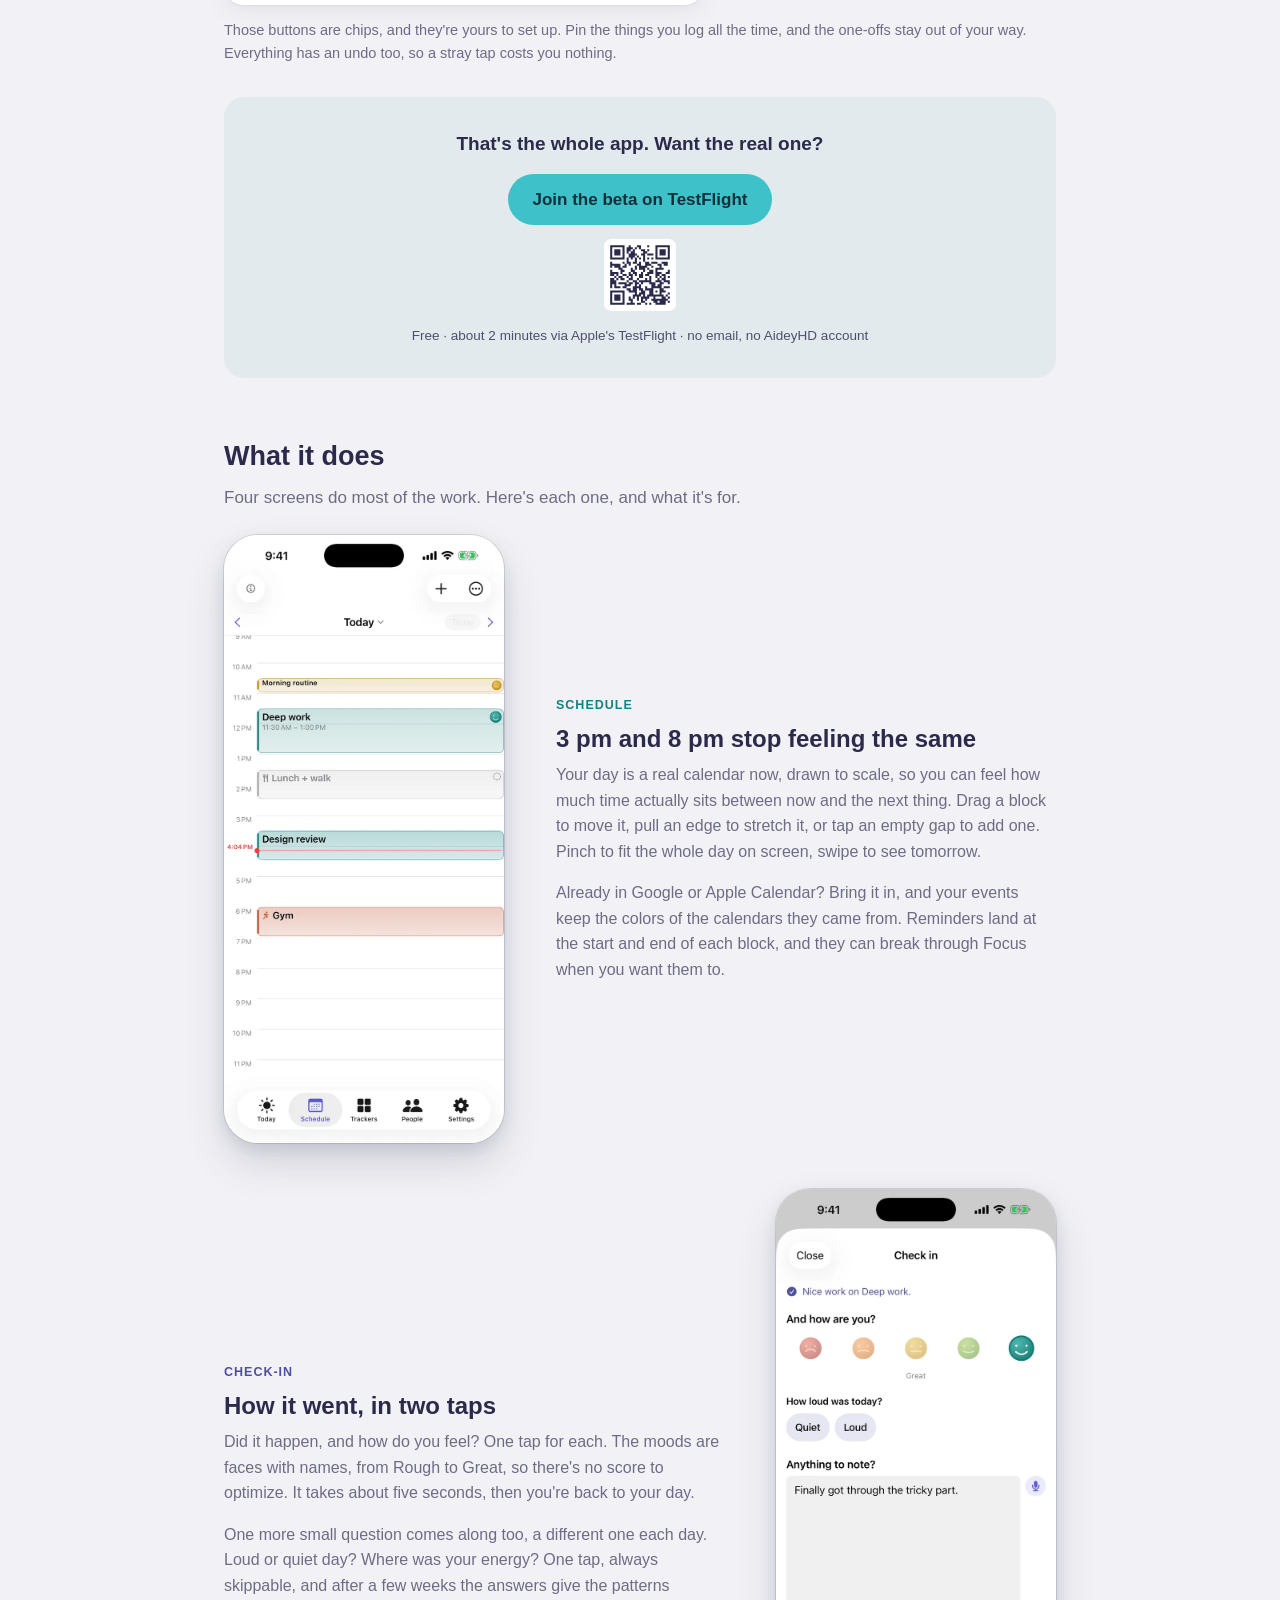
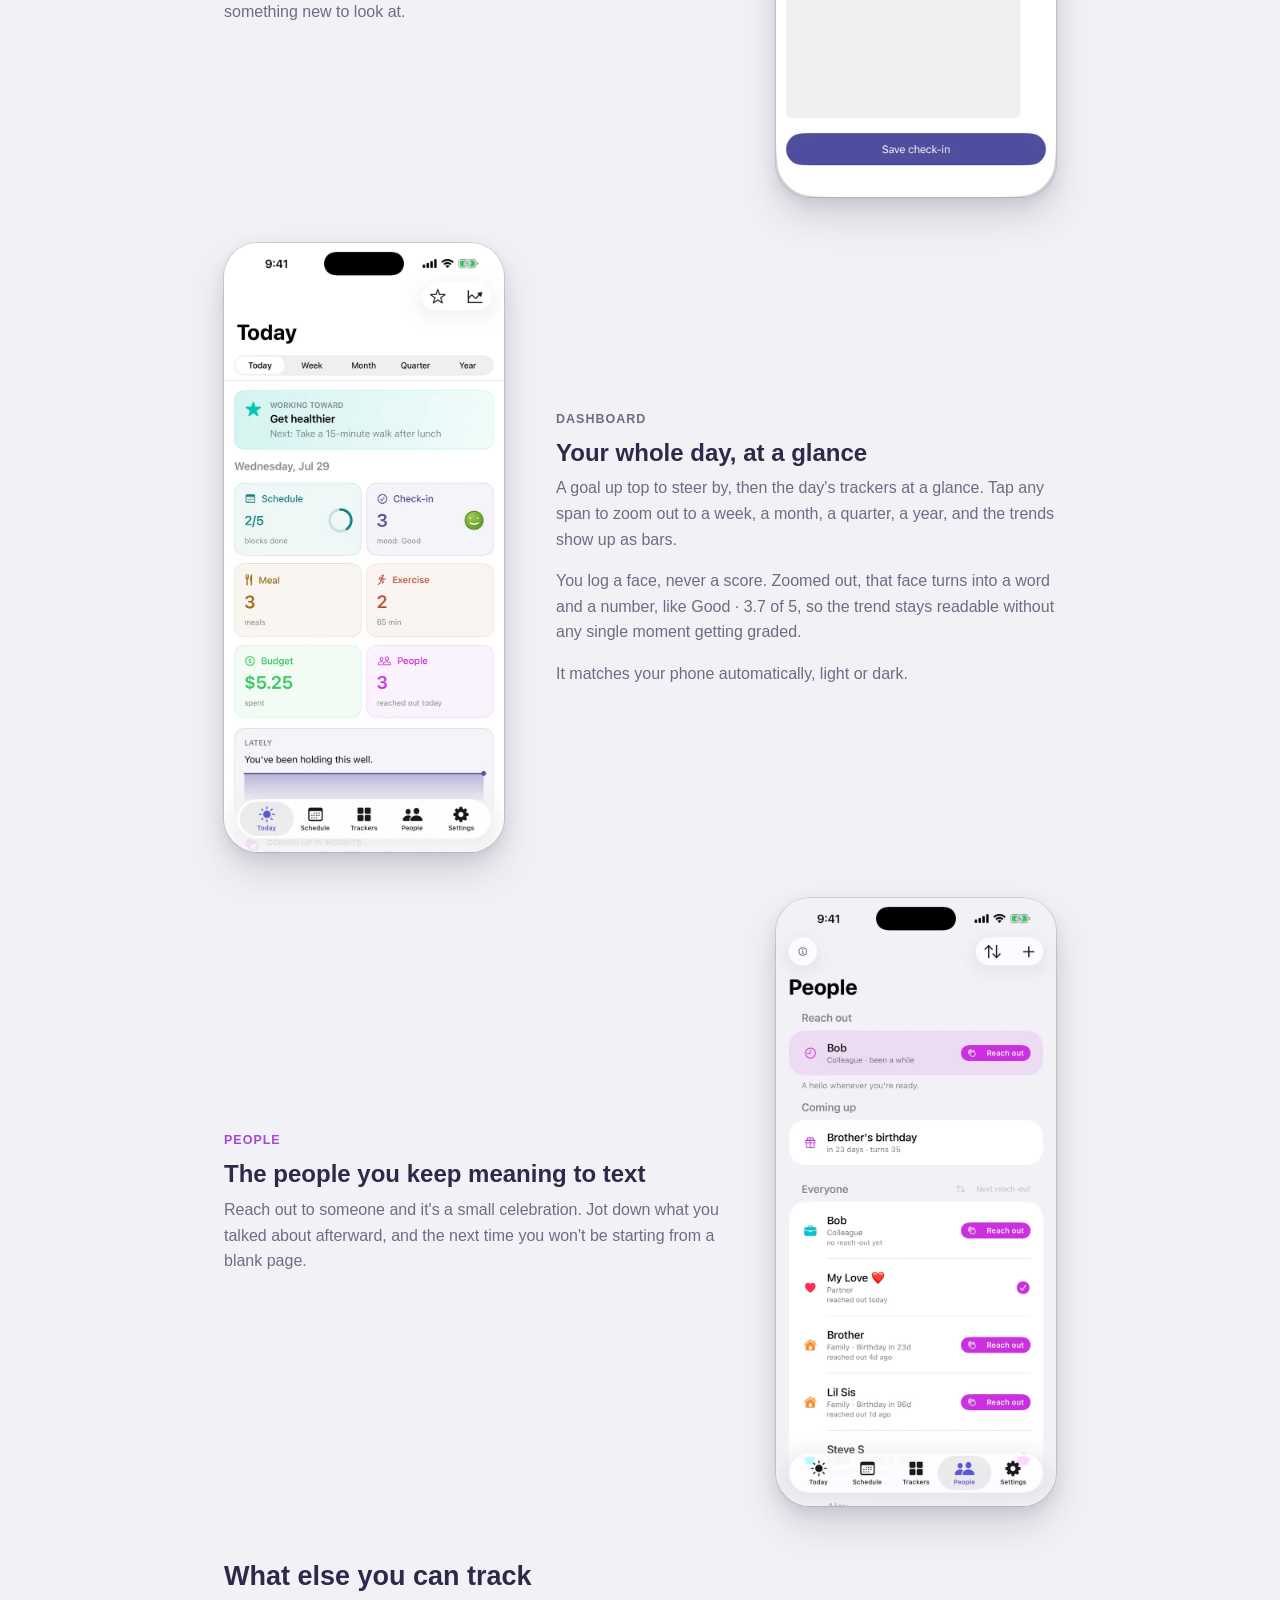
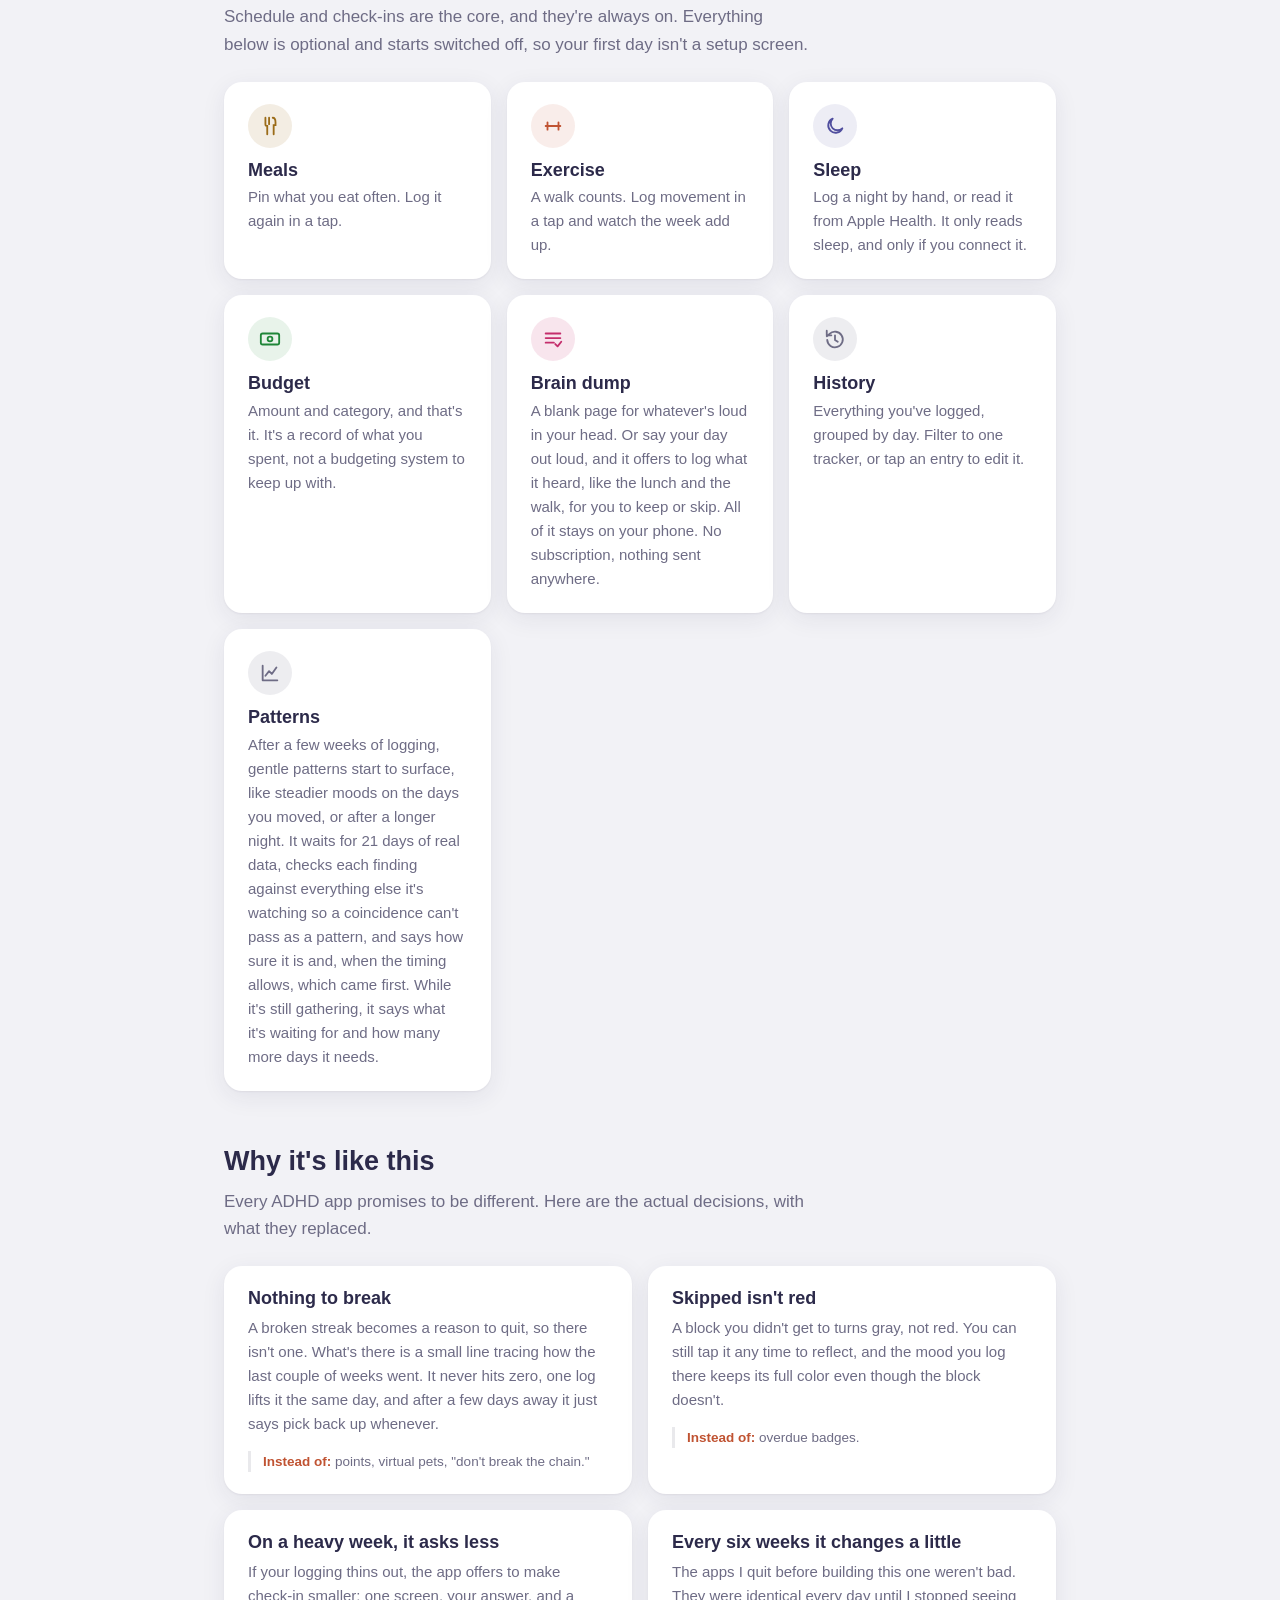
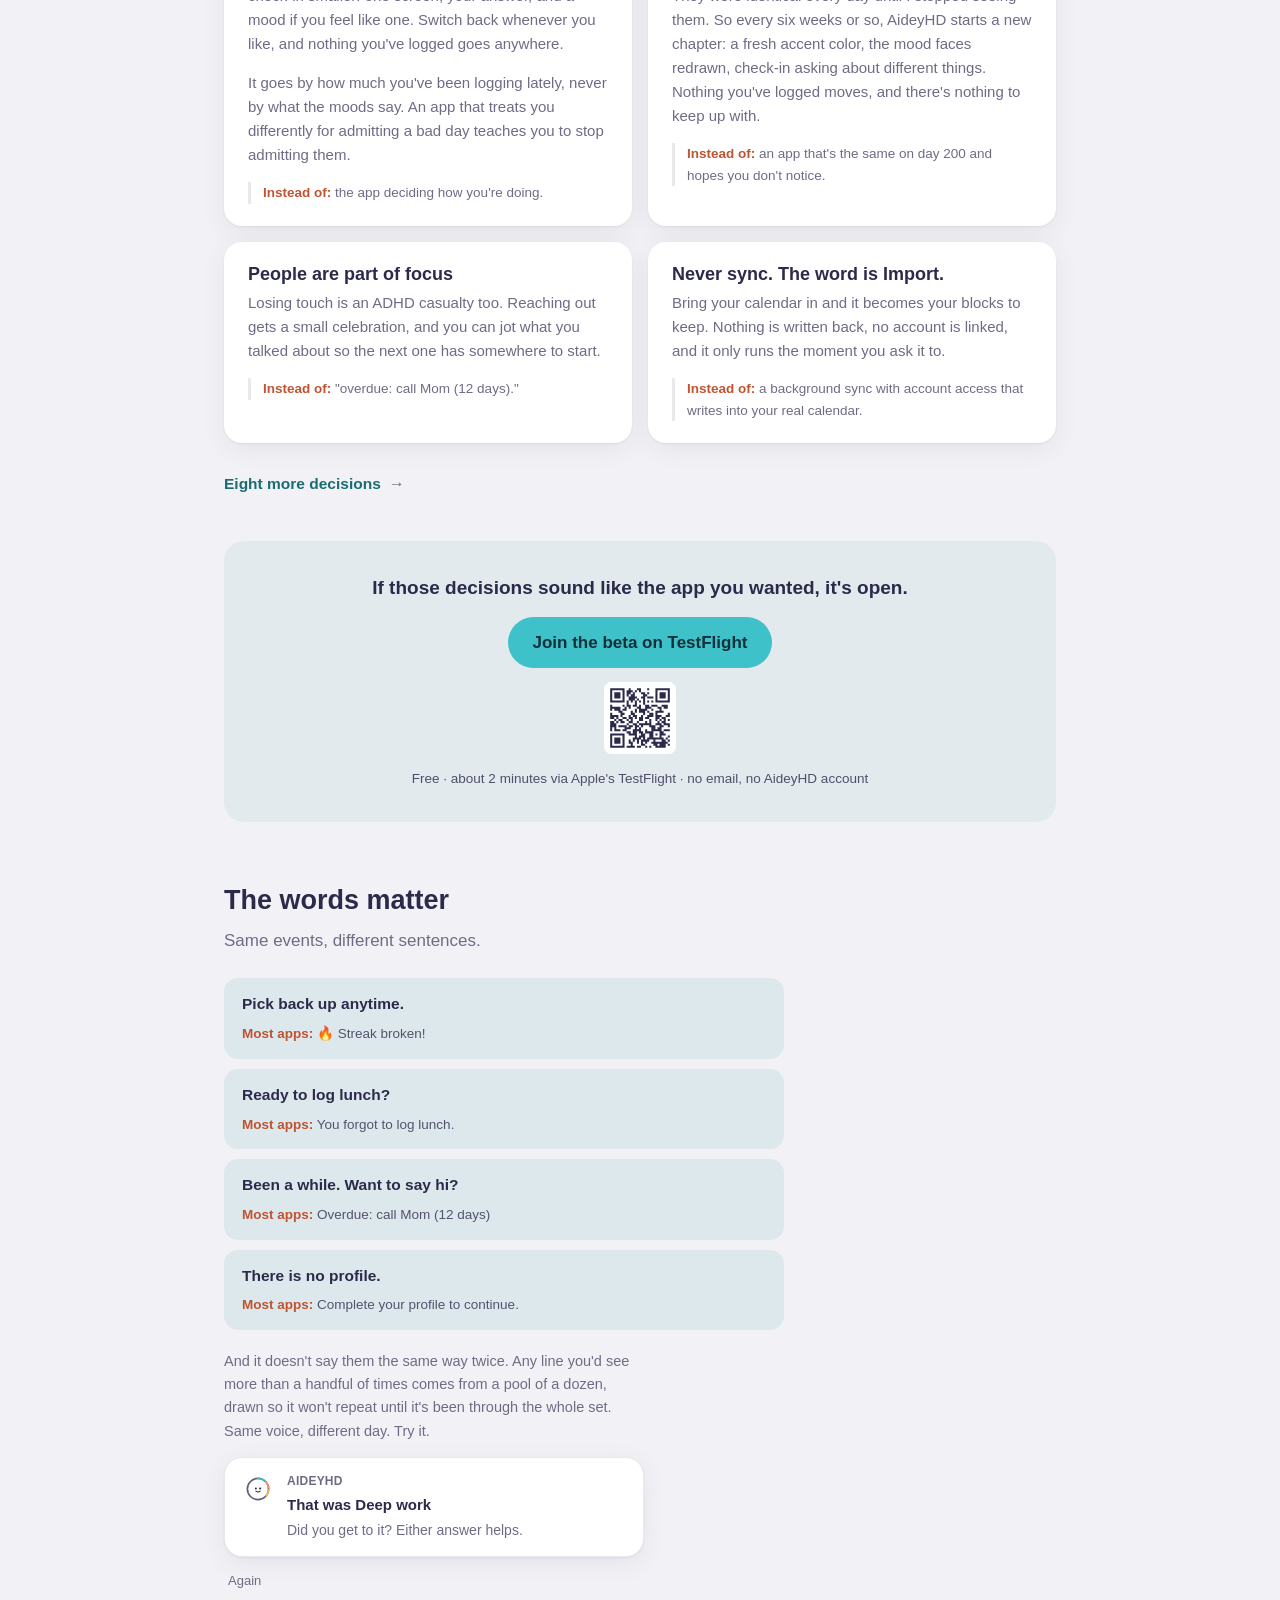
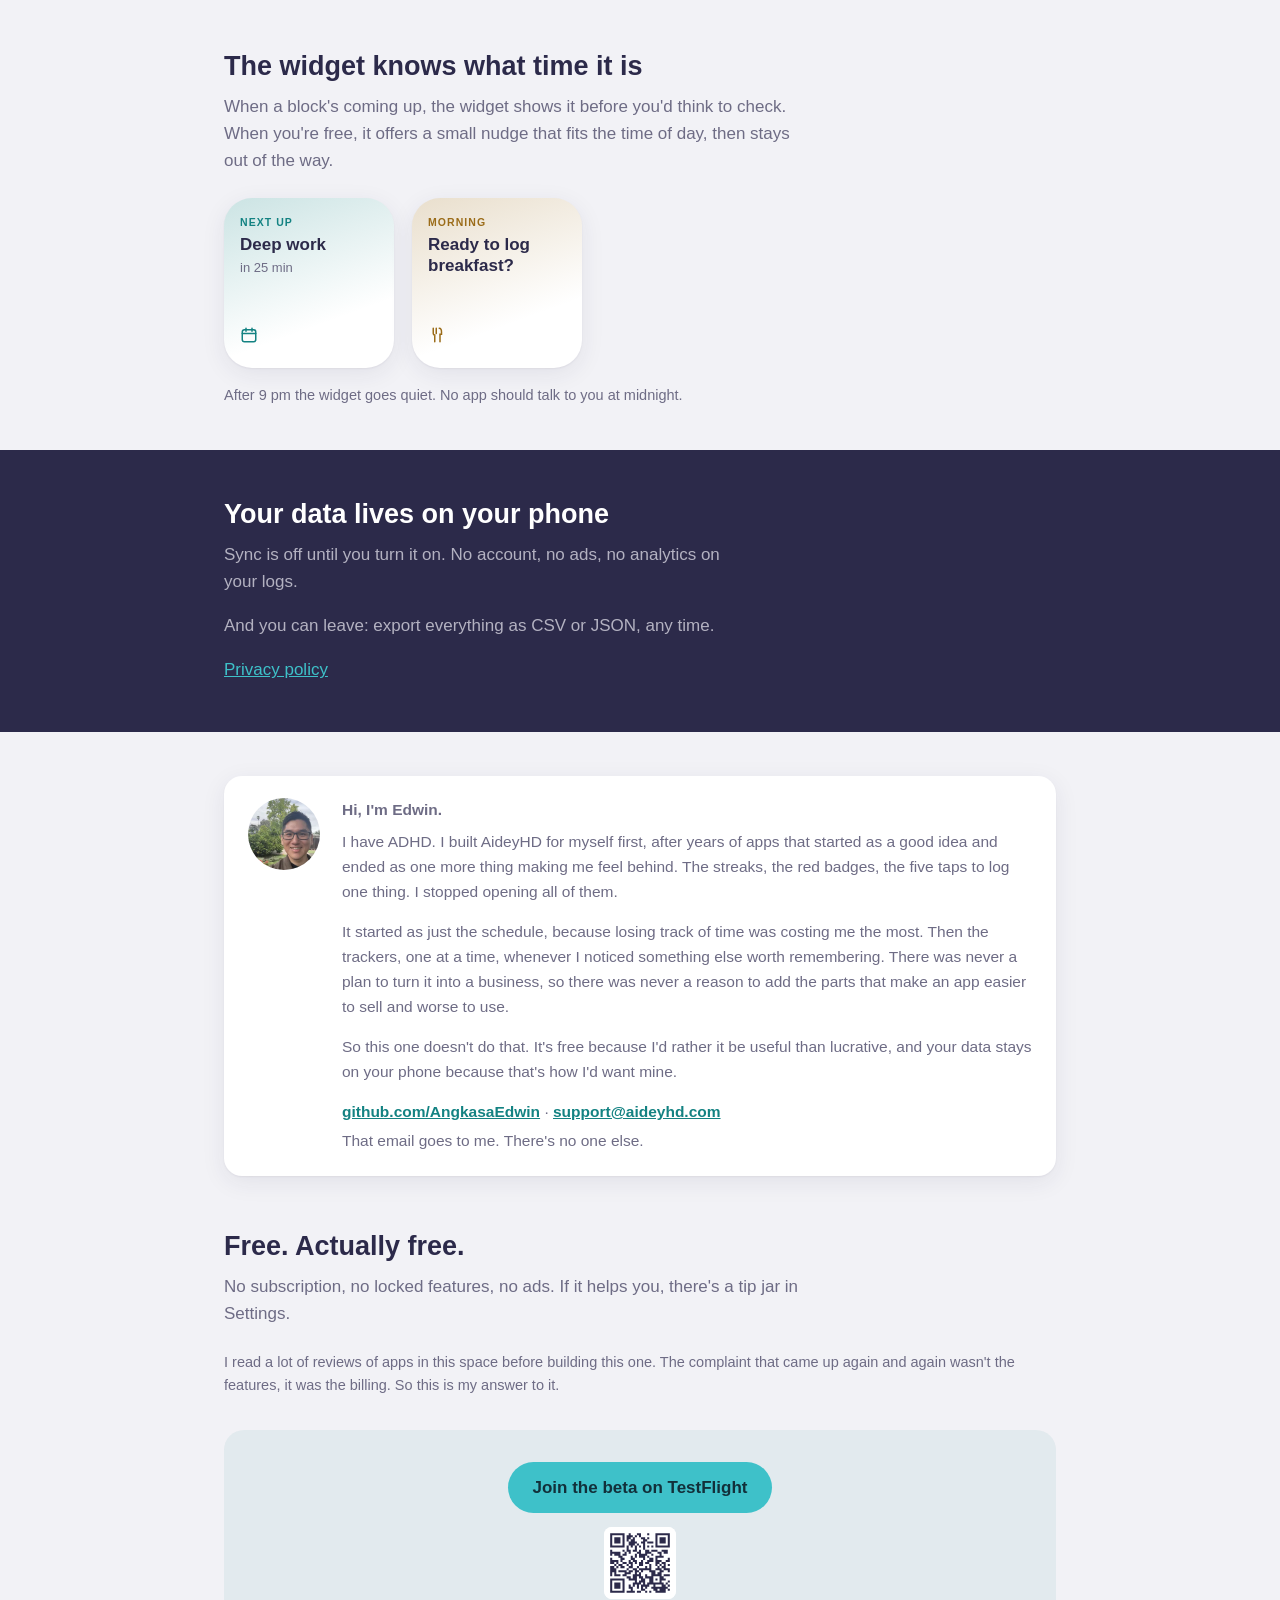
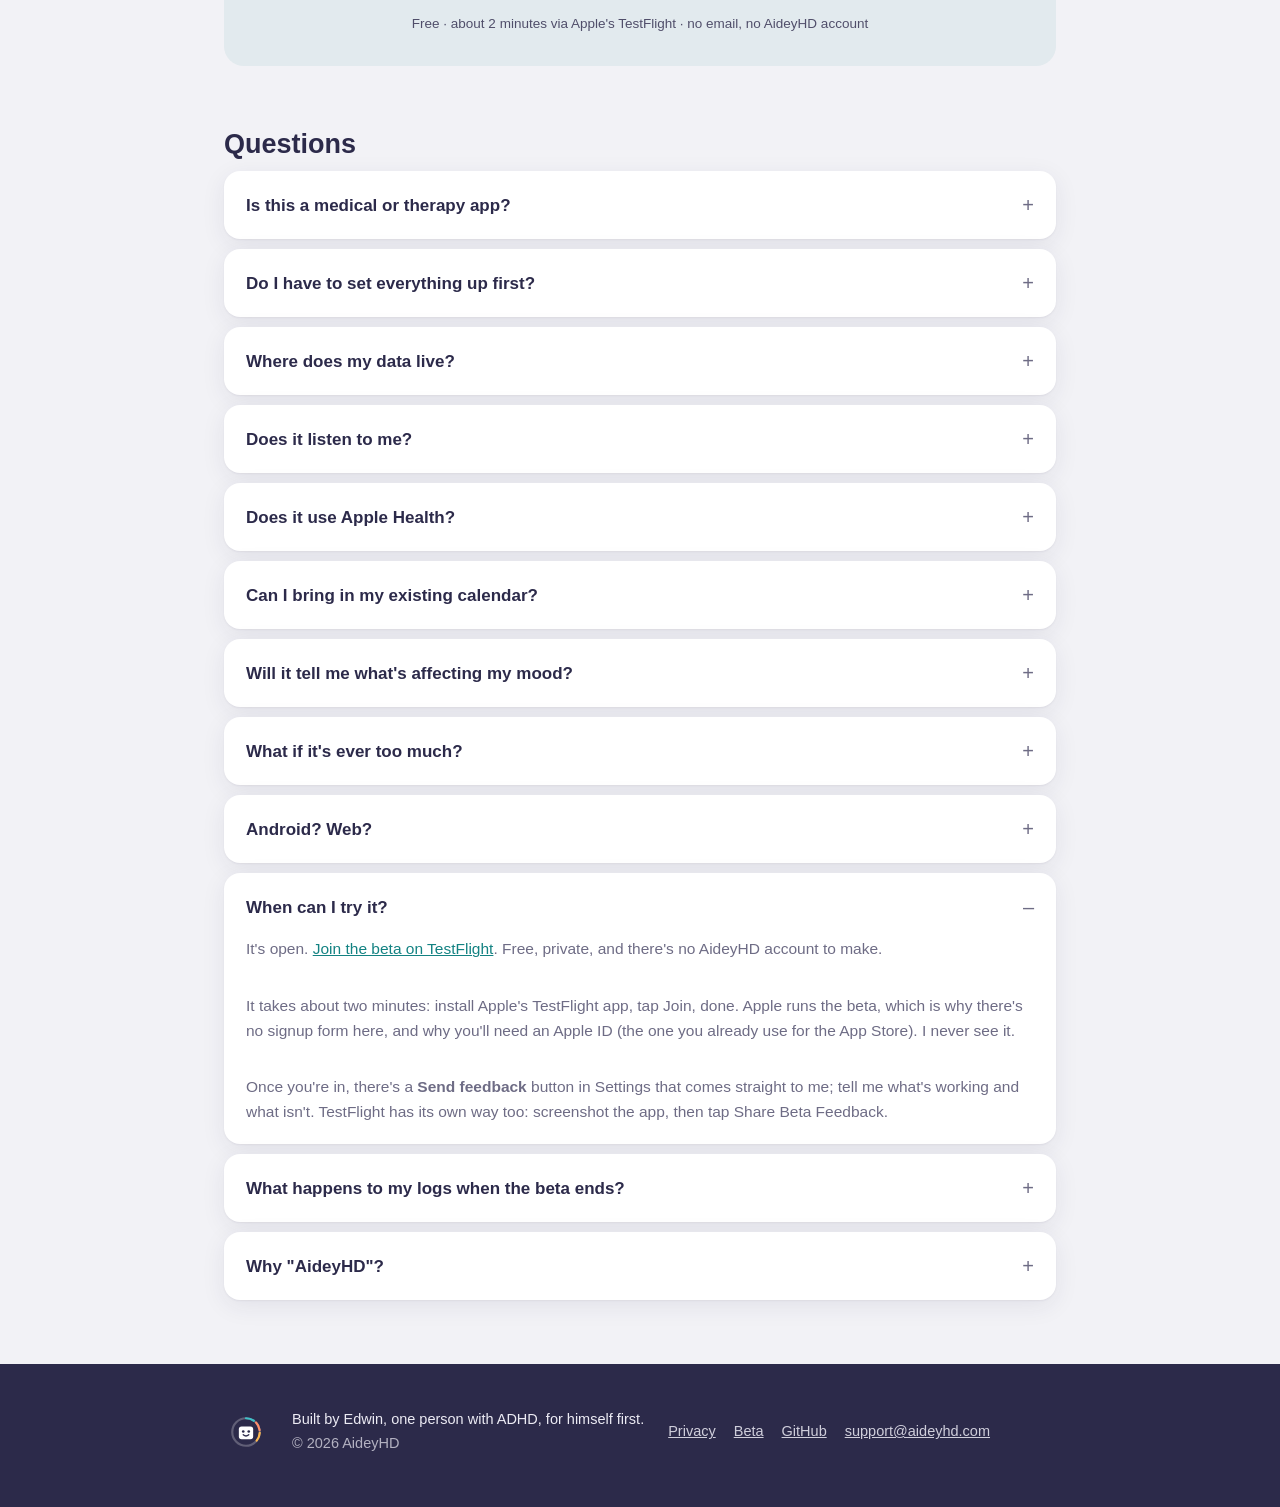
==== commit 4e947e3e: "Add founder portrait to #founder Fills the avatar slot the section already had. The source was an iP" ====
--- a/index.html
+++ b/index.html
@@ -473,11 +473,16 @@
 <section id="founder">
   <div class="wrap">
     <div class="card founder-card">
-      <!-- AVATAR SLOT: drop the file in as assets/founder.png (square, ~160px),
-           then uncomment. Keep it local — no third-party avatar host, or the
-           privacy story starts leaking visitor IPs on the front page.
-      <img class="founder-face" src="assets/founder.png" width="72" height="72" alt="Edwin">
-      -->
+      <!-- Kept local — no third-party avatar host, or the privacy story starts
+           leaking visitor IPs on the front page.
+           alt="" is deliberate: "Hi, I'm Edwin" sits right beside it, so a
+           described portrait makes a screen reader say the name twice. -->
+      <!-- .founder-face sits on both: the picture is the flex child now, so it
+           needs the flex:none, and the img needs the border-radius. -->
+      <picture class="founder-face">
+        <source srcset="assets/founder.webp" type="image/webp">
+        <img class="founder-face" src="assets/founder.png" width="72" height="72" alt="">
+      </picture>
       <div class="founder-body">
         <p class="founder-hi">Hi, I'm Edwin.</p>
         <p>I have ADHD. I built AideyHD for myself first, after years of apps that started as a good idea and ended as one more thing making me feel behind. The streaks, the red badges, the five taps to log one thing. I stopped opening all of them.</p>
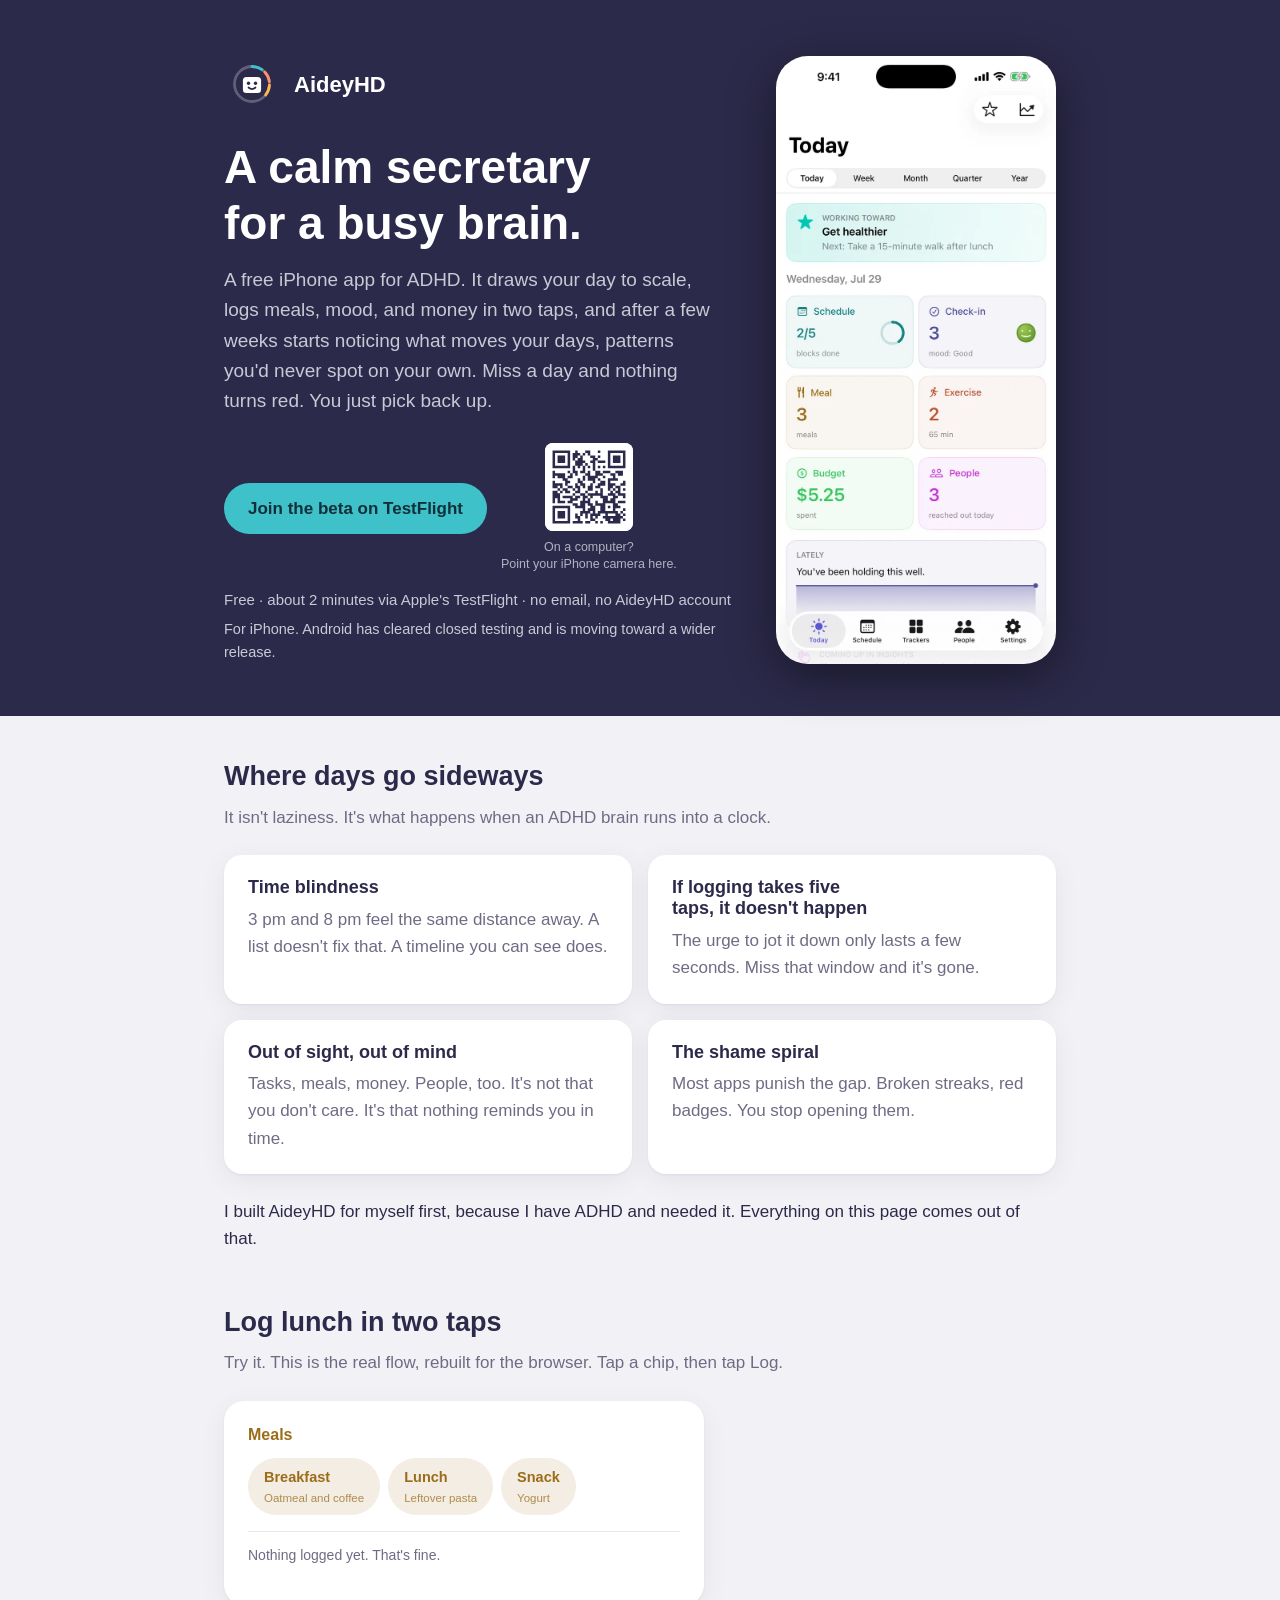
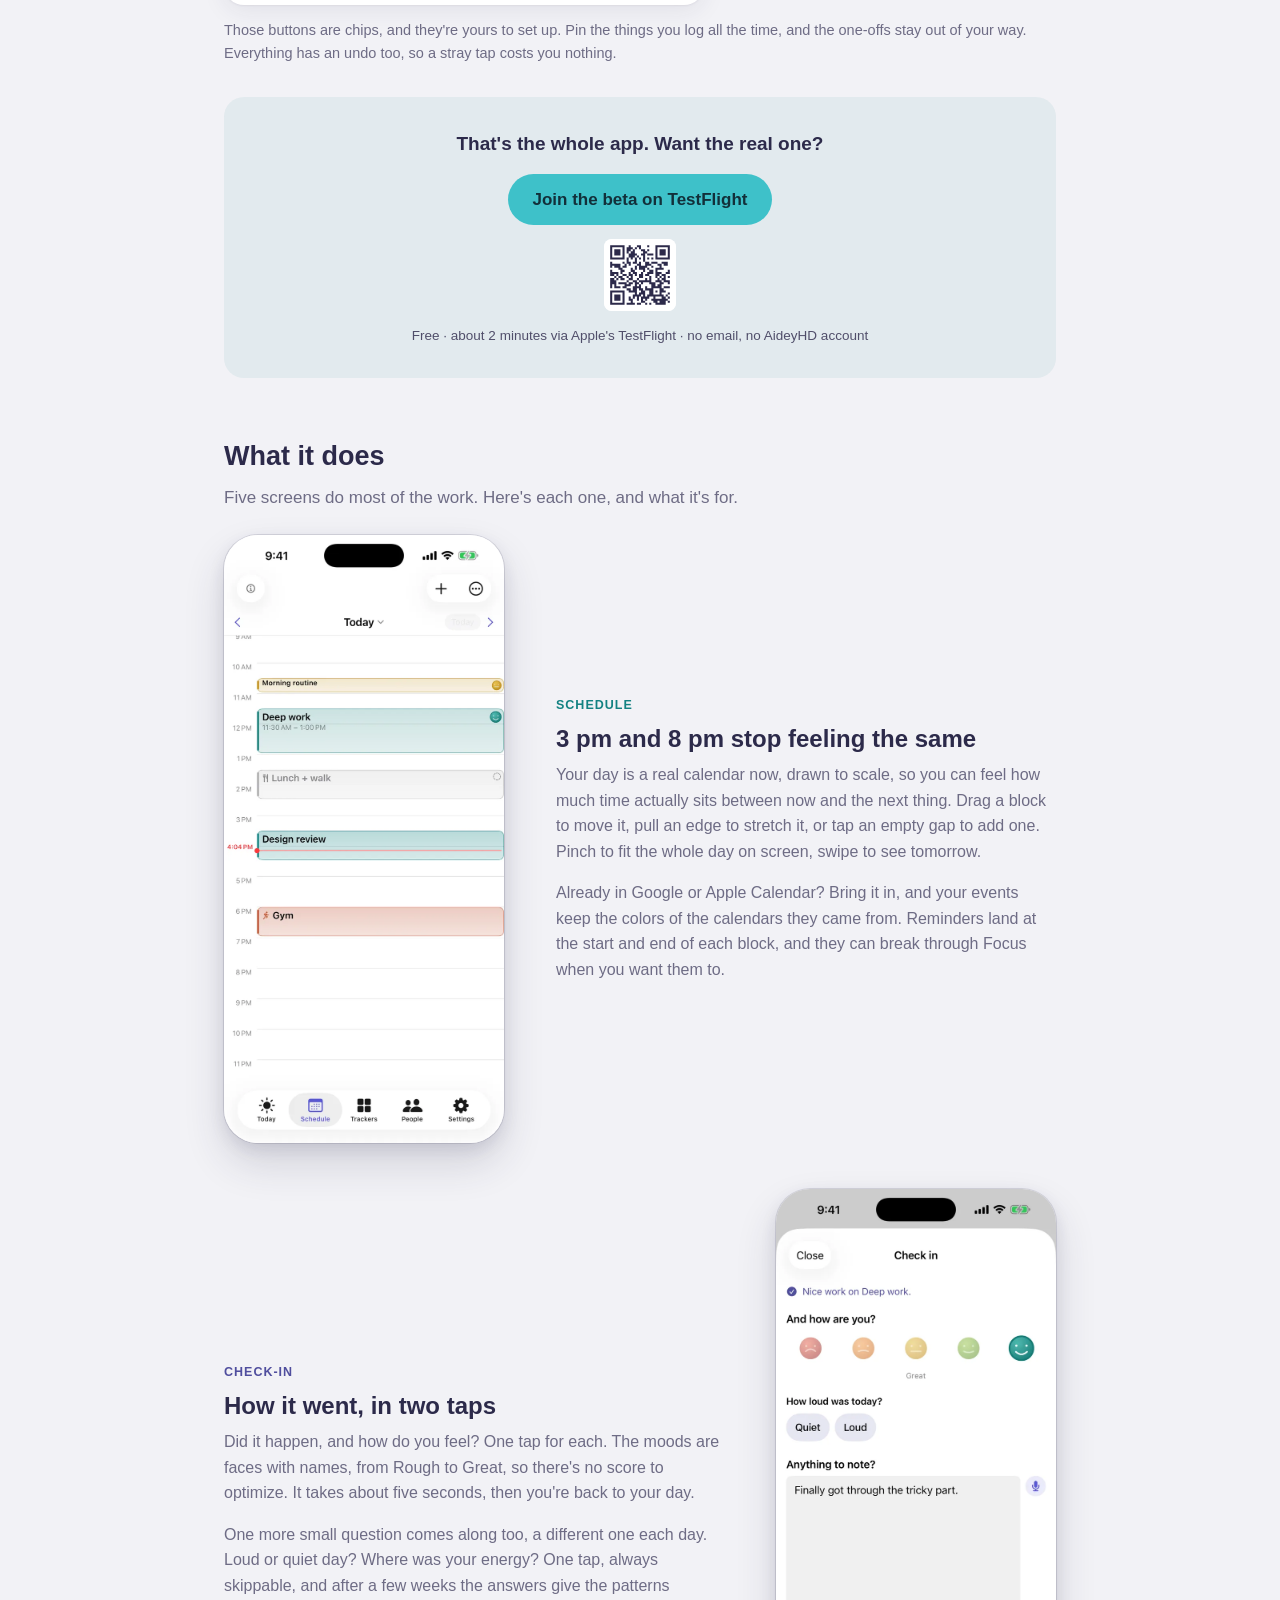
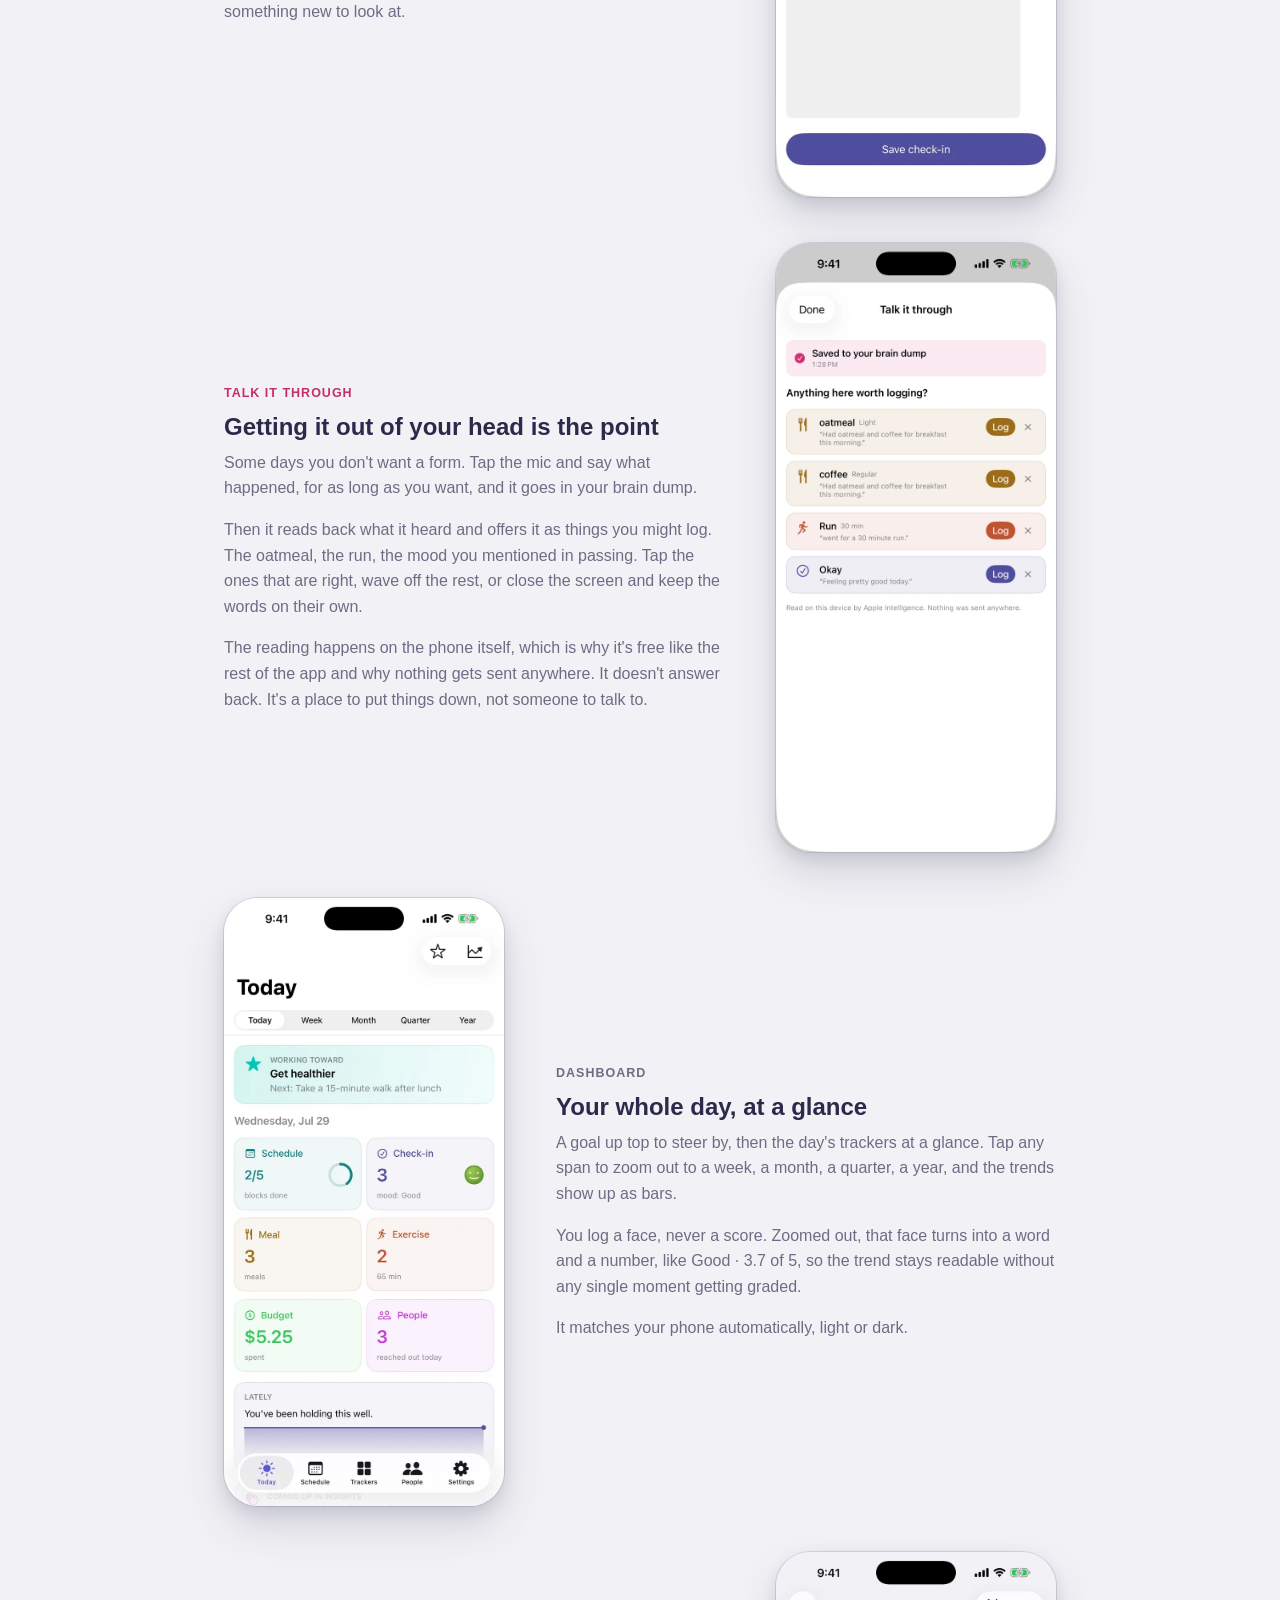
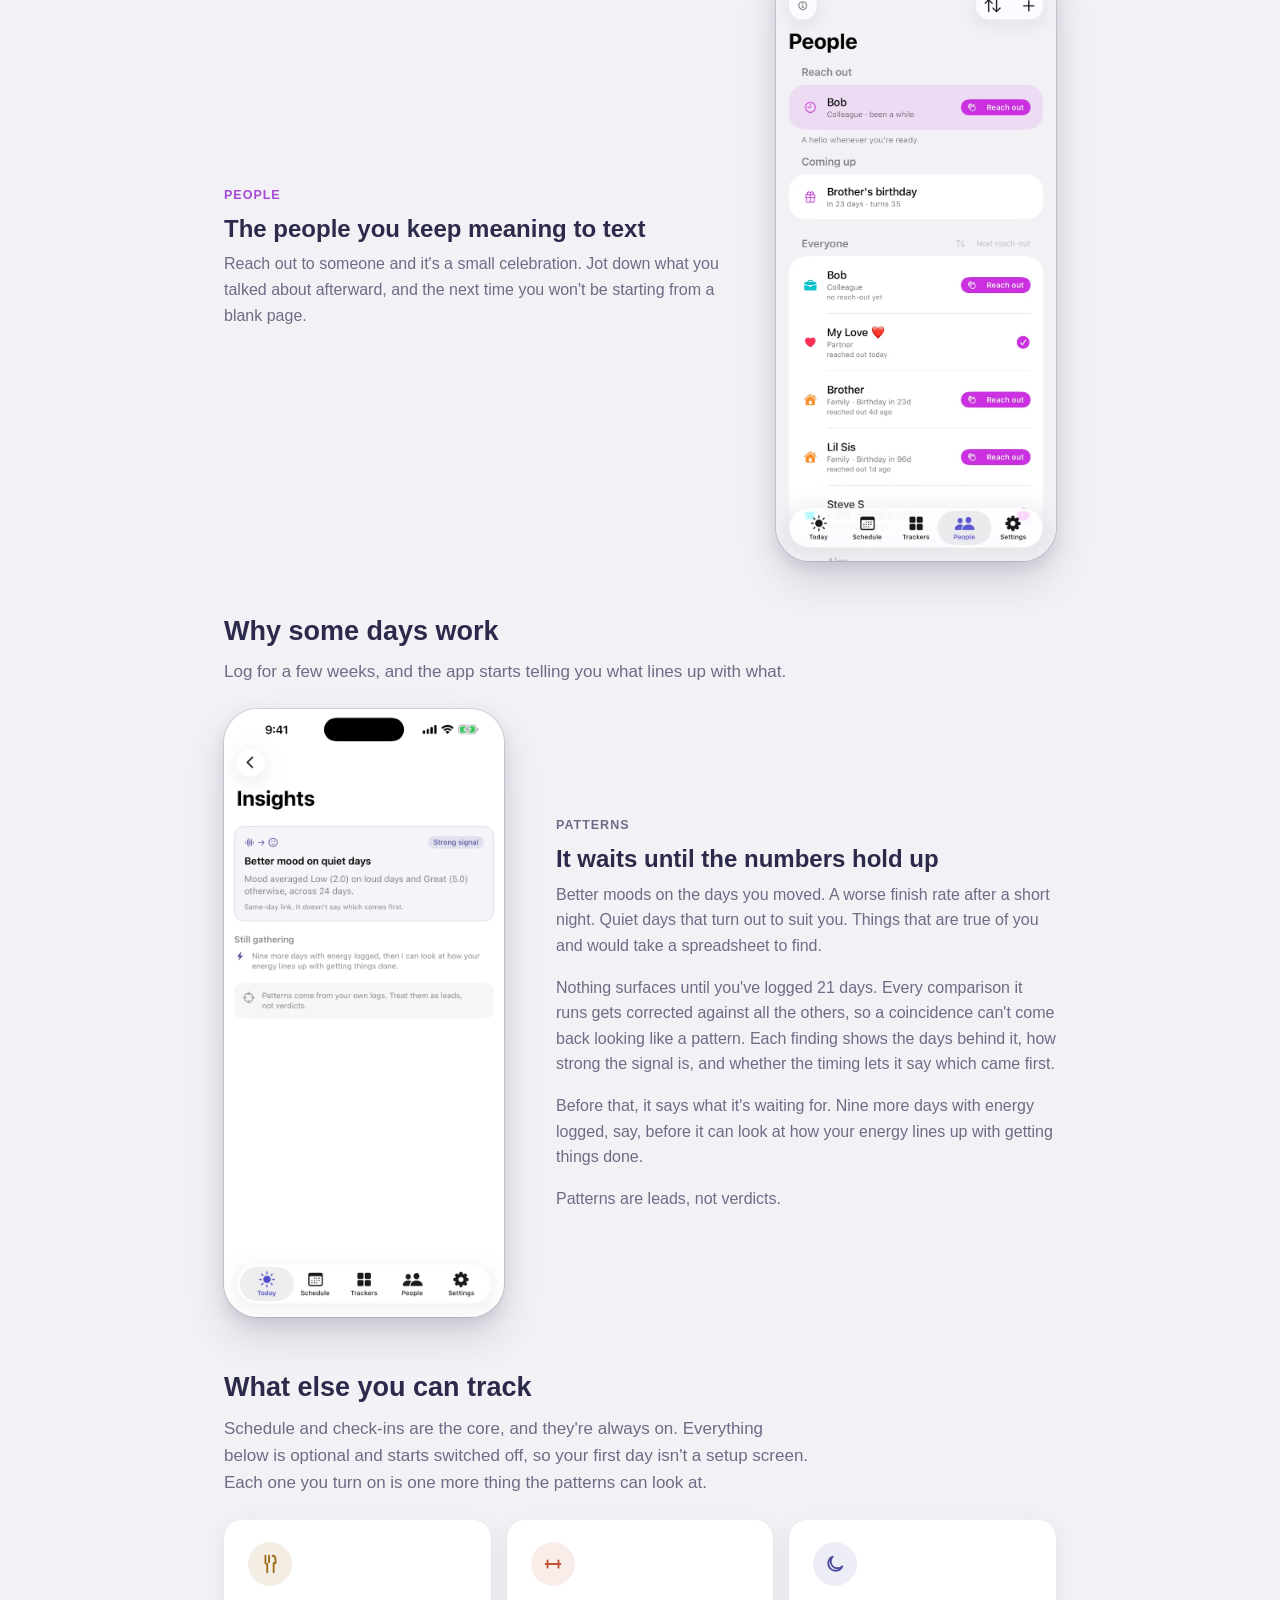
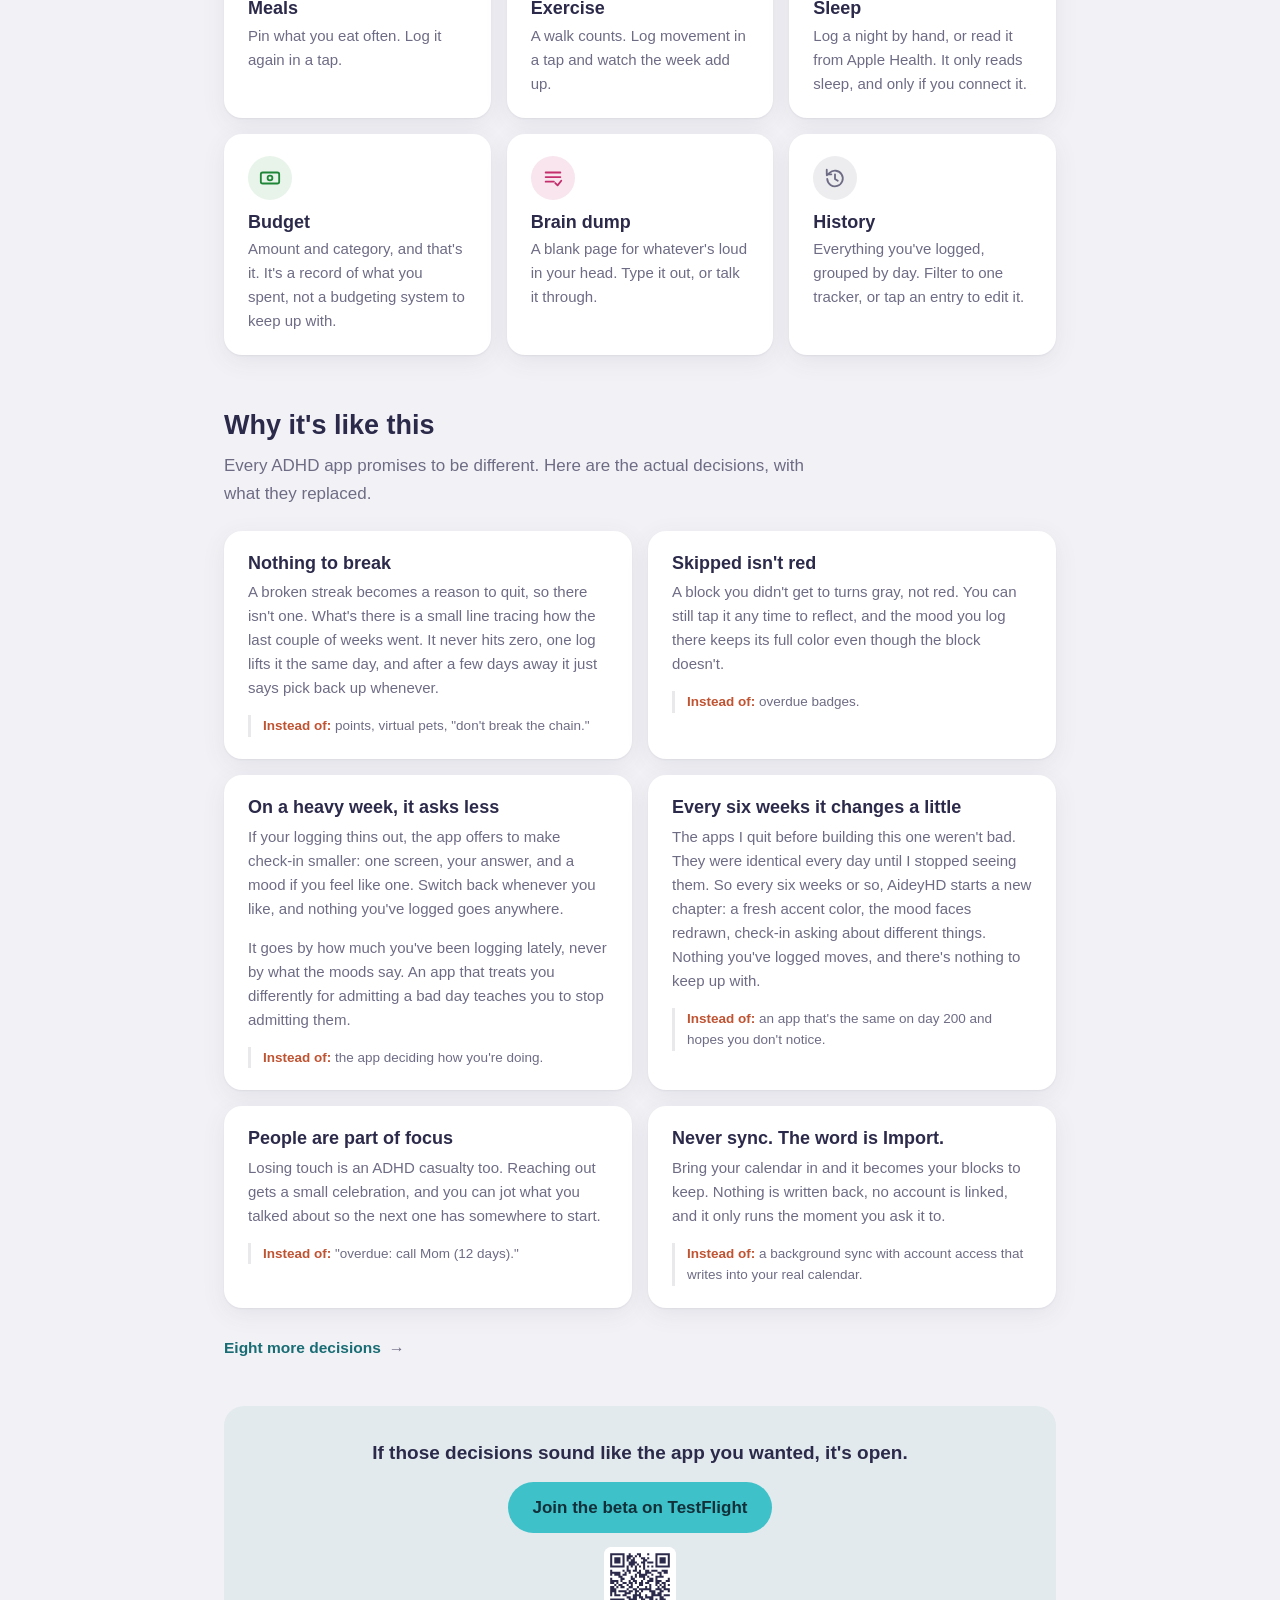
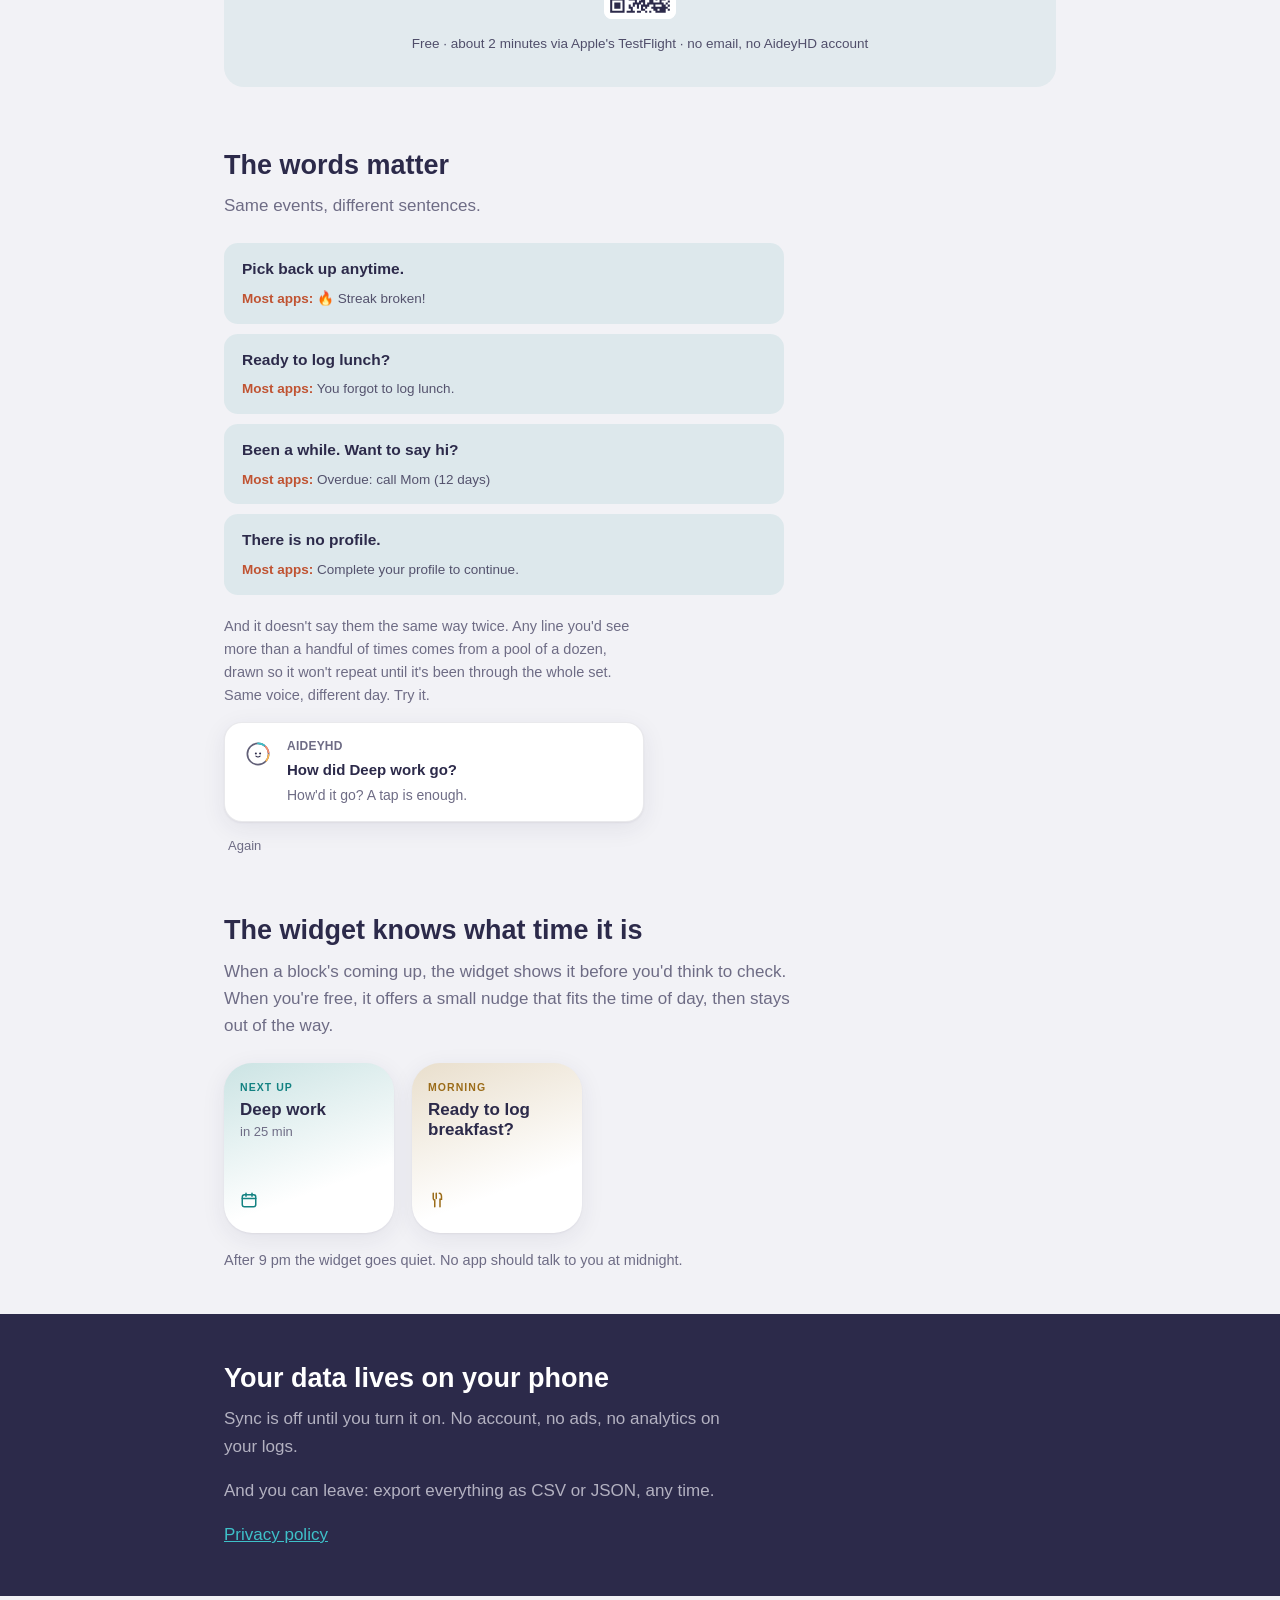
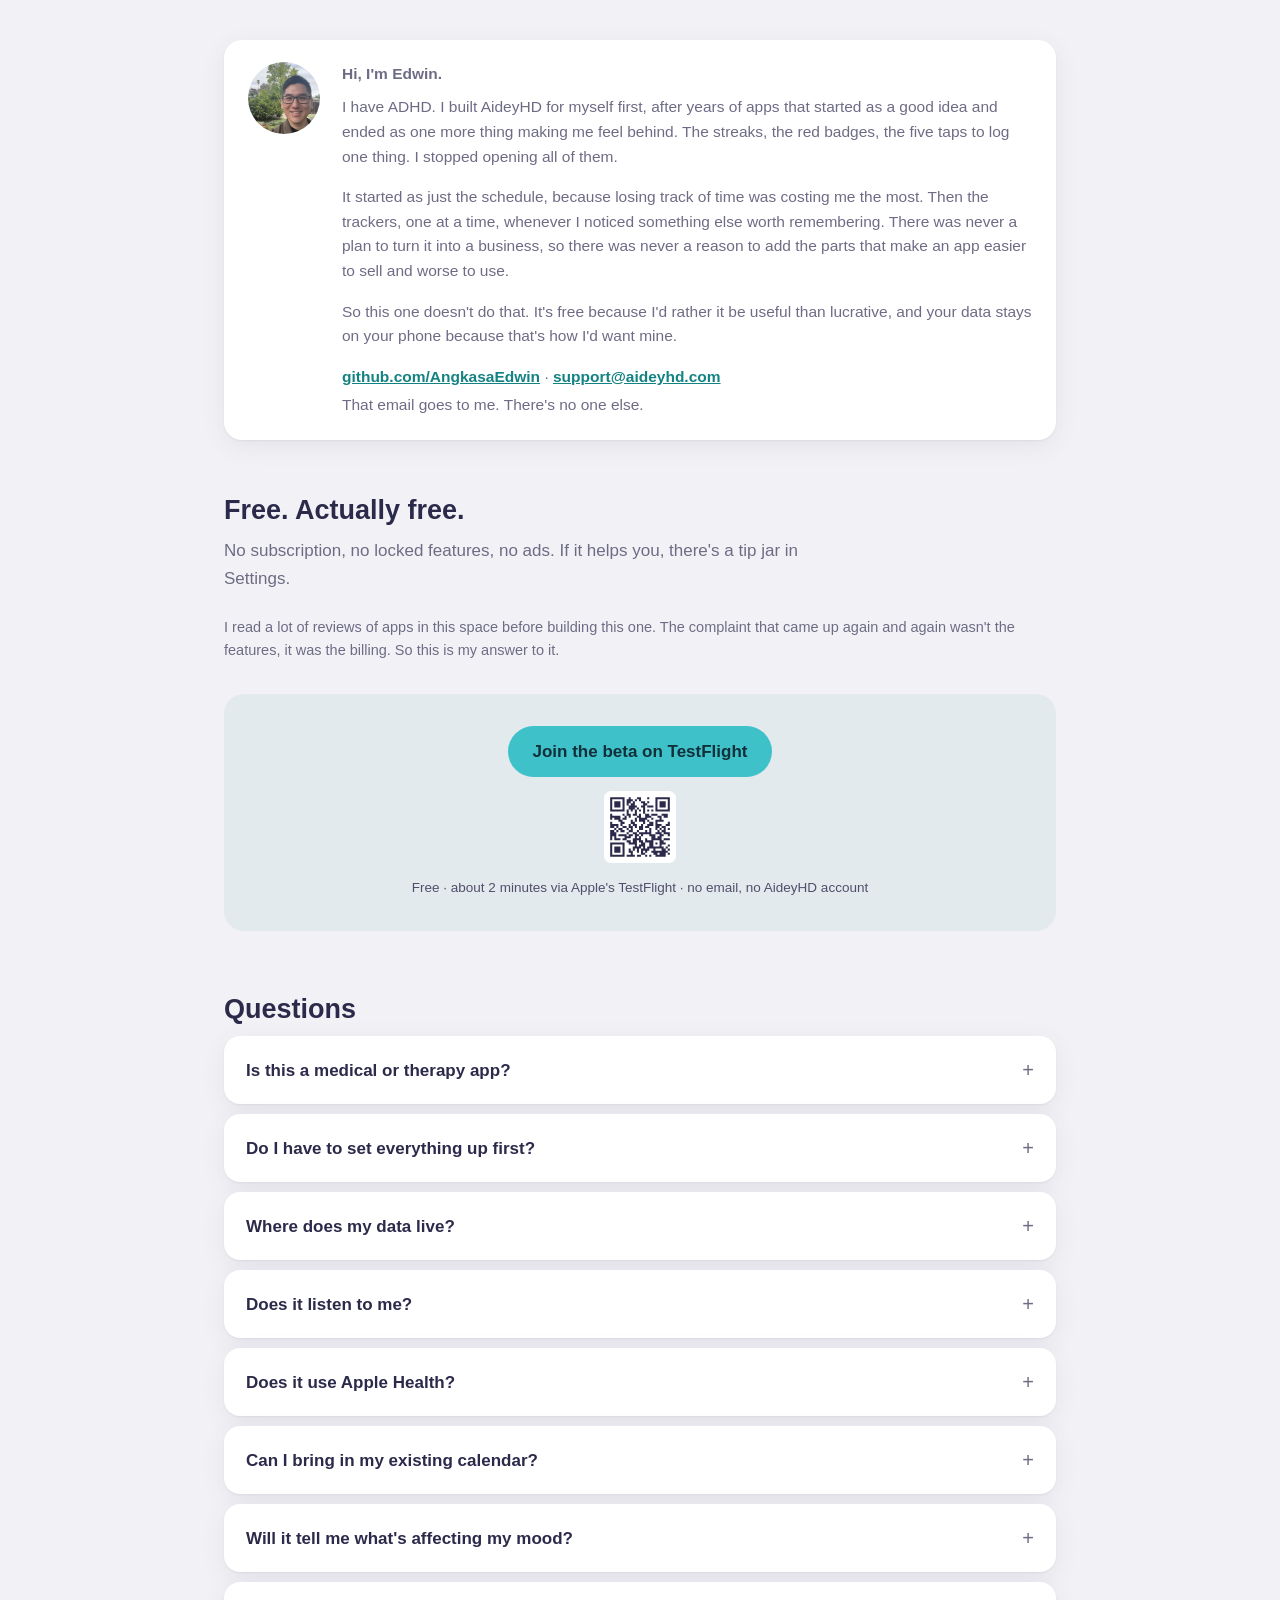
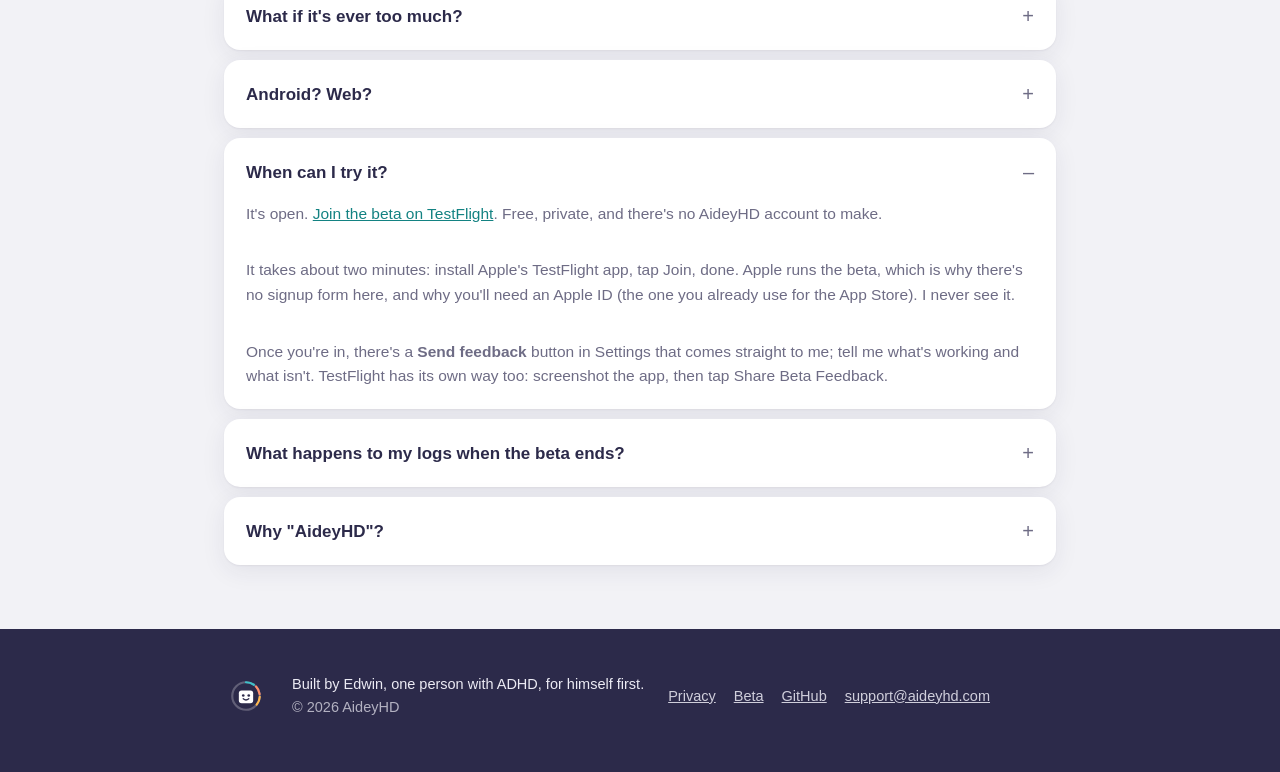
==== commit f519f9c3: "Give the insights engine its own section, and the journal a walkthrough row Sprint 26, out of the tw" ====
--- a/index.html
+++ b/index.html
@@ -163,7 +163,7 @@
 <section id="closer">
   <div class="wrap">
     <h2>What it does</h2>
-    <p class="lede">Four screens do most of the work. Here's each one, and what it's for.</p>
+    <p class="lede">Five screens do most of the work. Here's each one, and what it's for.</p>
     <div class="frows">
 
       <div class="frow">
@@ -200,6 +200,24 @@
         </div>
       </div>
 
+      <div class="frow reverse">
+        <div class="frow-shot">
+          <picture>
+            <source media="(prefers-color-scheme: dark)" srcset="assets/feature-journal-dark.webp" type="image/webp">
+            <source media="(prefers-color-scheme: dark)" srcset="assets/feature-journal-dark.png">
+            <source srcset="assets/feature-journal.webp" type="image/webp">
+            <img src="assets/feature-journal.png" width="280" alt="AideyHD's Talk it through screen: a spoken reflection saved to the brain dump, then four suggested entries — oatmeal, coffee, a run, and a mood — each quoting the phrase it came from, with a Log button and a dismiss on each row." loading="lazy" decoding="async">
+          </picture>
+        </div>
+        <div class="frow-copy">
+          <div class="eyebrow" style="color:var(--pink)">Talk it through</div>
+          <h3>Getting it out of your head is the point</h3>
+          <p>Some days you don't want a form. Tap the mic and say what happened, for as long as you want, and it goes in your brain dump.</p>
+          <p>Then it reads back what it heard and offers it as things you might log. The oatmeal, the run, the mood you mentioned in passing. Tap the ones that are right, wave off the rest, or close the screen and keep the words on their own.</p>
+          <p>The reading happens on the phone itself, which is why it's free like the rest of the app and why nothing gets sent anywhere. It doesn't answer back. It's a place to put things down, not someone to talk to.</p>
+        </div>
+      </div>
+
       <div class="frow">
         <div class="frow-shot">
           <picture>
@@ -238,11 +256,39 @@
   </div>
 </section>
 
+<!-- ================= PATTERNS (insights rigor, out of the tracker grid) ================= -->
+<section id="patterns">
+  <div class="wrap">
+    <h2>Why some days work</h2>
+    <p class="lede">Log for a few weeks, and the app starts telling you what lines up with what.</p>
+    <div class="frows">
+      <div class="frow">
+        <div class="frow-shot">
+          <picture>
+            <source media="(prefers-color-scheme: dark)" srcset="assets/feature-insights-dark.webp" type="image/webp">
+            <source media="(prefers-color-scheme: dark)" srcset="assets/feature-insights-dark.png">
+            <source srcset="assets/feature-insights.webp" type="image/webp">
+            <img src="assets/feature-insights.png" width="280" alt="AideyHD's Insights screen: one finding card reading &quot;Better mood on quiet days&quot;, with the group averages, the number of days behind it, a &quot;Strong signal&quot; label, and a line saying a same-day link doesn't say which comes first." loading="lazy" decoding="async">
+          </picture>
+        </div>
+        <div class="frow-copy">
+          <div class="eyebrow" style="color:var(--ink-2)">Patterns</div>
+          <h3>It waits until the numbers hold up</h3>
+          <p>Better moods on the days you moved. A worse finish rate after a short night. Quiet days that turn out to suit you. Things that are true of you and would take a spreadsheet to find.</p>
+          <p>Nothing surfaces until you've logged 21 days. Every comparison it runs gets corrected against all the others, so a coincidence can't come back looking like a pattern. Each finding shows the days behind it, how strong the signal is, and whether the timing lets it say which came first.</p>
+          <p>Before that, it says what it's waiting for. Nine more days with energy logged, say, before it can look at how your energy lines up with getting things done.</p>
+          <p class="small muted">Patterns are leads, not verdicts.</p>
+        </div>
+      </div>
+    </div>
+  </div>
+</section>
+
 <!-- ================= FEATURE TOUR ================= -->
 <section id="features">
   <div class="wrap">
     <h2>What else you can track</h2>
-    <p class="lede">Schedule and check-ins are the core, and they're always on. Everything below is optional and starts switched off, so your first day isn't a setup screen.</p>
+    <p class="lede">Schedule and check-ins are the core, and they're always on. Everything below is optional and starts switched off, so your first day isn't a setup screen. Each one you turn on is one more thing the patterns can look at.</p>
     <div class="grid grid-3">
       <div class="card feature">
         <div class="glyph t-amber" aria-hidden="true">
@@ -277,7 +323,7 @@
           <svg viewBox="0 0 24 24" fill="none" stroke="currentColor" stroke-width="2" stroke-linecap="round" stroke-linejoin="round"><path d="M4 6h16M4 11h16M4 16h9"/><path d="M14.5 17.5l2.5 2.5 4-5"/></svg>
         </div>
         <h3>Brain dump</h3>
-        <p>A blank page for whatever's loud in your head. Or say your day out loud, and it offers to log what it heard, like the lunch and the walk, for you to keep or skip. All of it stays on your phone. No subscription, nothing sent anywhere.</p>
+        <p>A blank page for whatever's loud in your head. Type it out, or talk it through.</p>
       </div>
       <div class="card feature">
         <div class="glyph t-ink" aria-hidden="true">
@@ -285,13 +331,6 @@
         </div>
         <h3>History</h3>
         <p>Everything you've logged, grouped by day. Filter to one tracker, or tap an entry to edit it.</p>
-      </div>
-      <div class="card feature">
-        <div class="glyph t-ink" aria-hidden="true">
-          <svg viewBox="0 0 24 24" fill="none" stroke="currentColor" stroke-width="2" stroke-linecap="round" stroke-linejoin="round"><path d="M4 4v16h16"/><path d="M7 15l4-5 3 3 5-7"/></svg>
-        </div>
-        <h3>Patterns</h3>
-        <p>After a few weeks of logging, gentle patterns start to surface, like steadier moods on the days you moved, or after a longer night. It waits for 21 days of real data, checks each finding against everything else it's watching so a coincidence can't pass as a pattern, and says how sure it is and, when the timing allows, which came first. While it's still gathering, it says what it's waiting for and how many more days it needs.</p>
       </div>
     </div>
   </div>
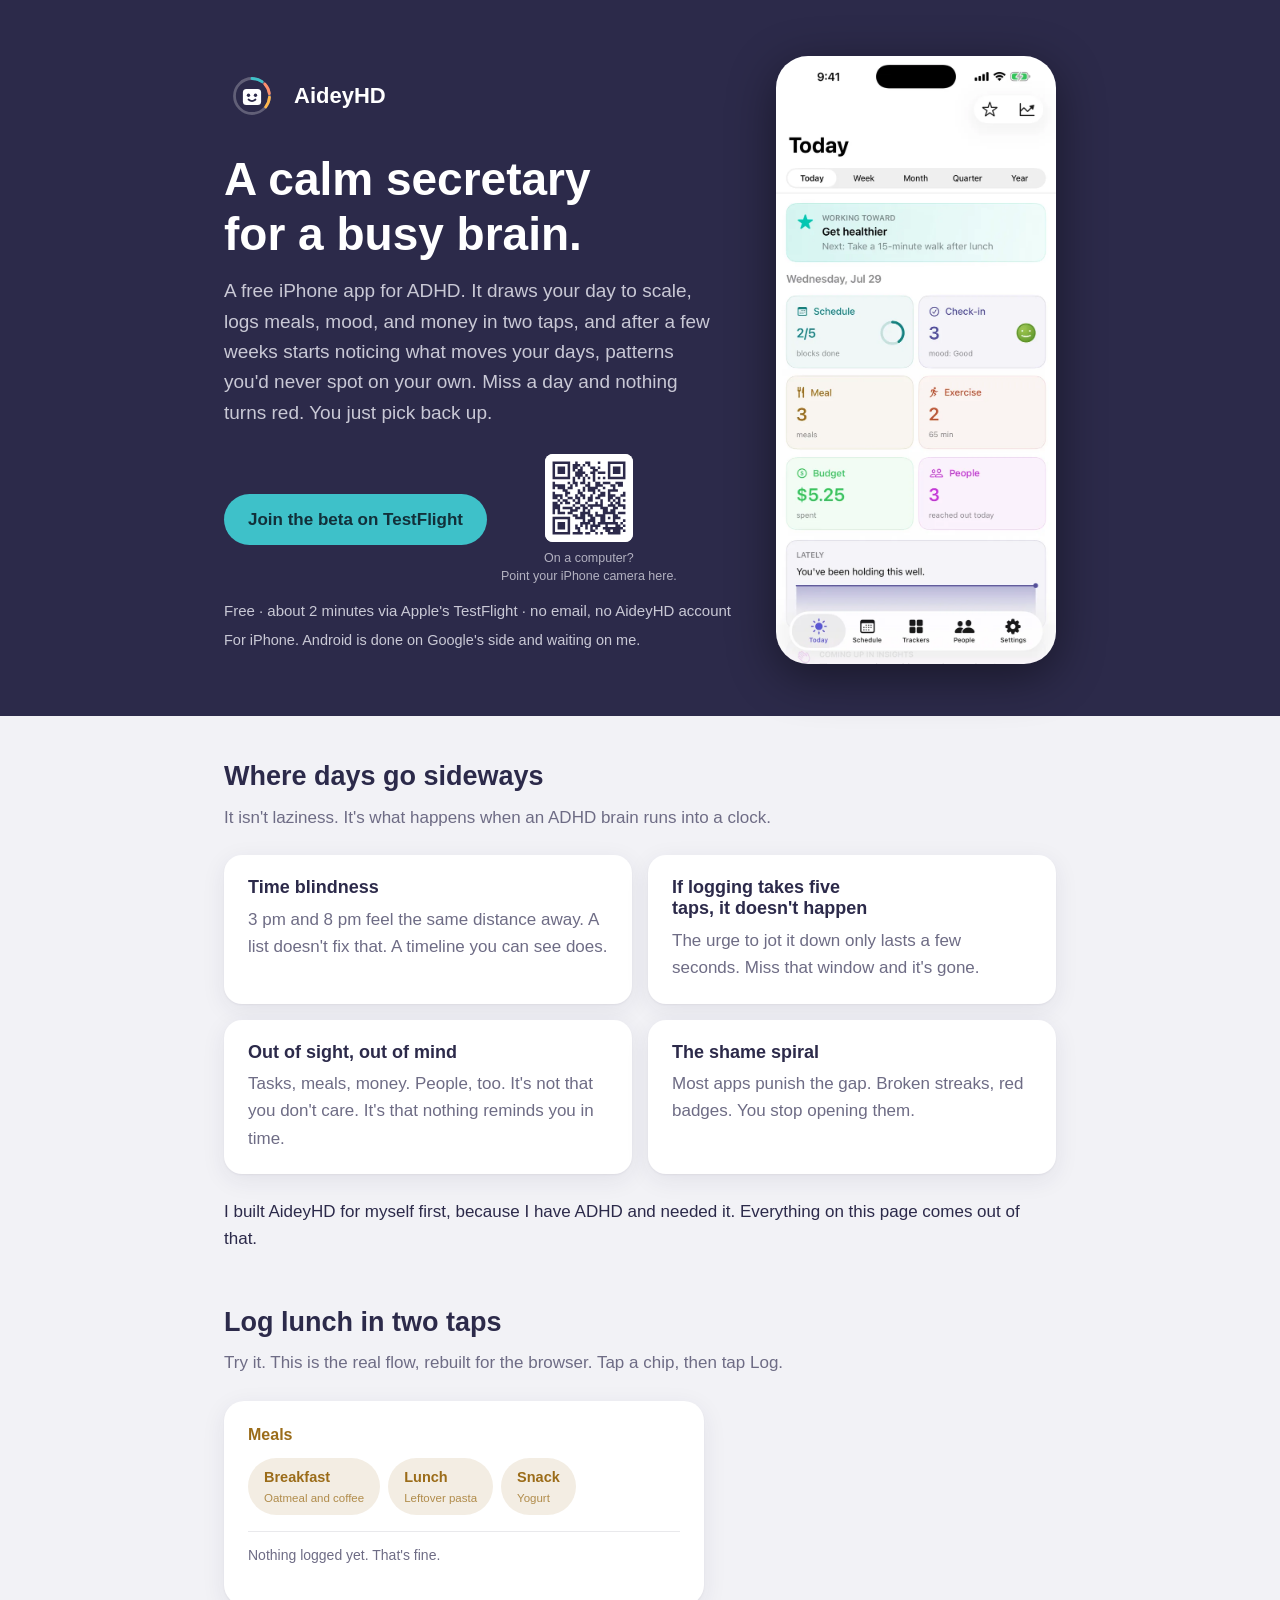
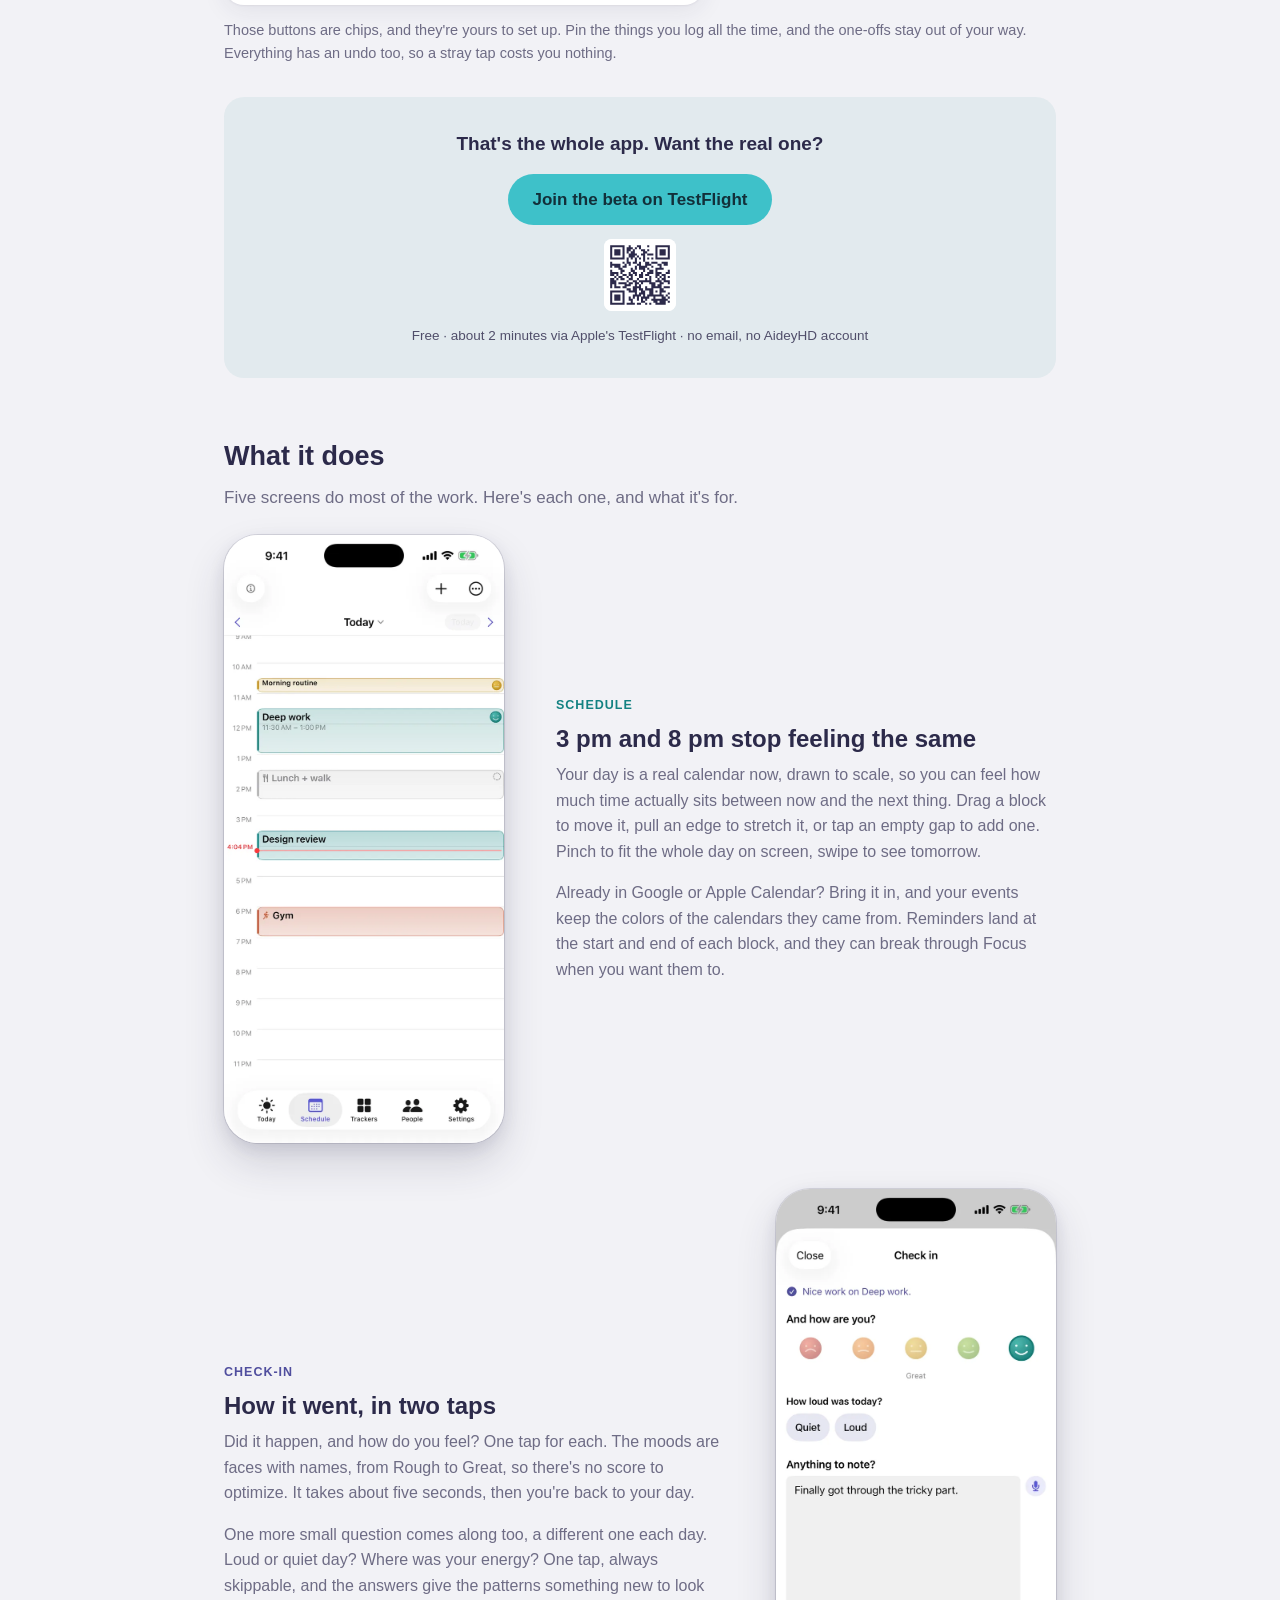
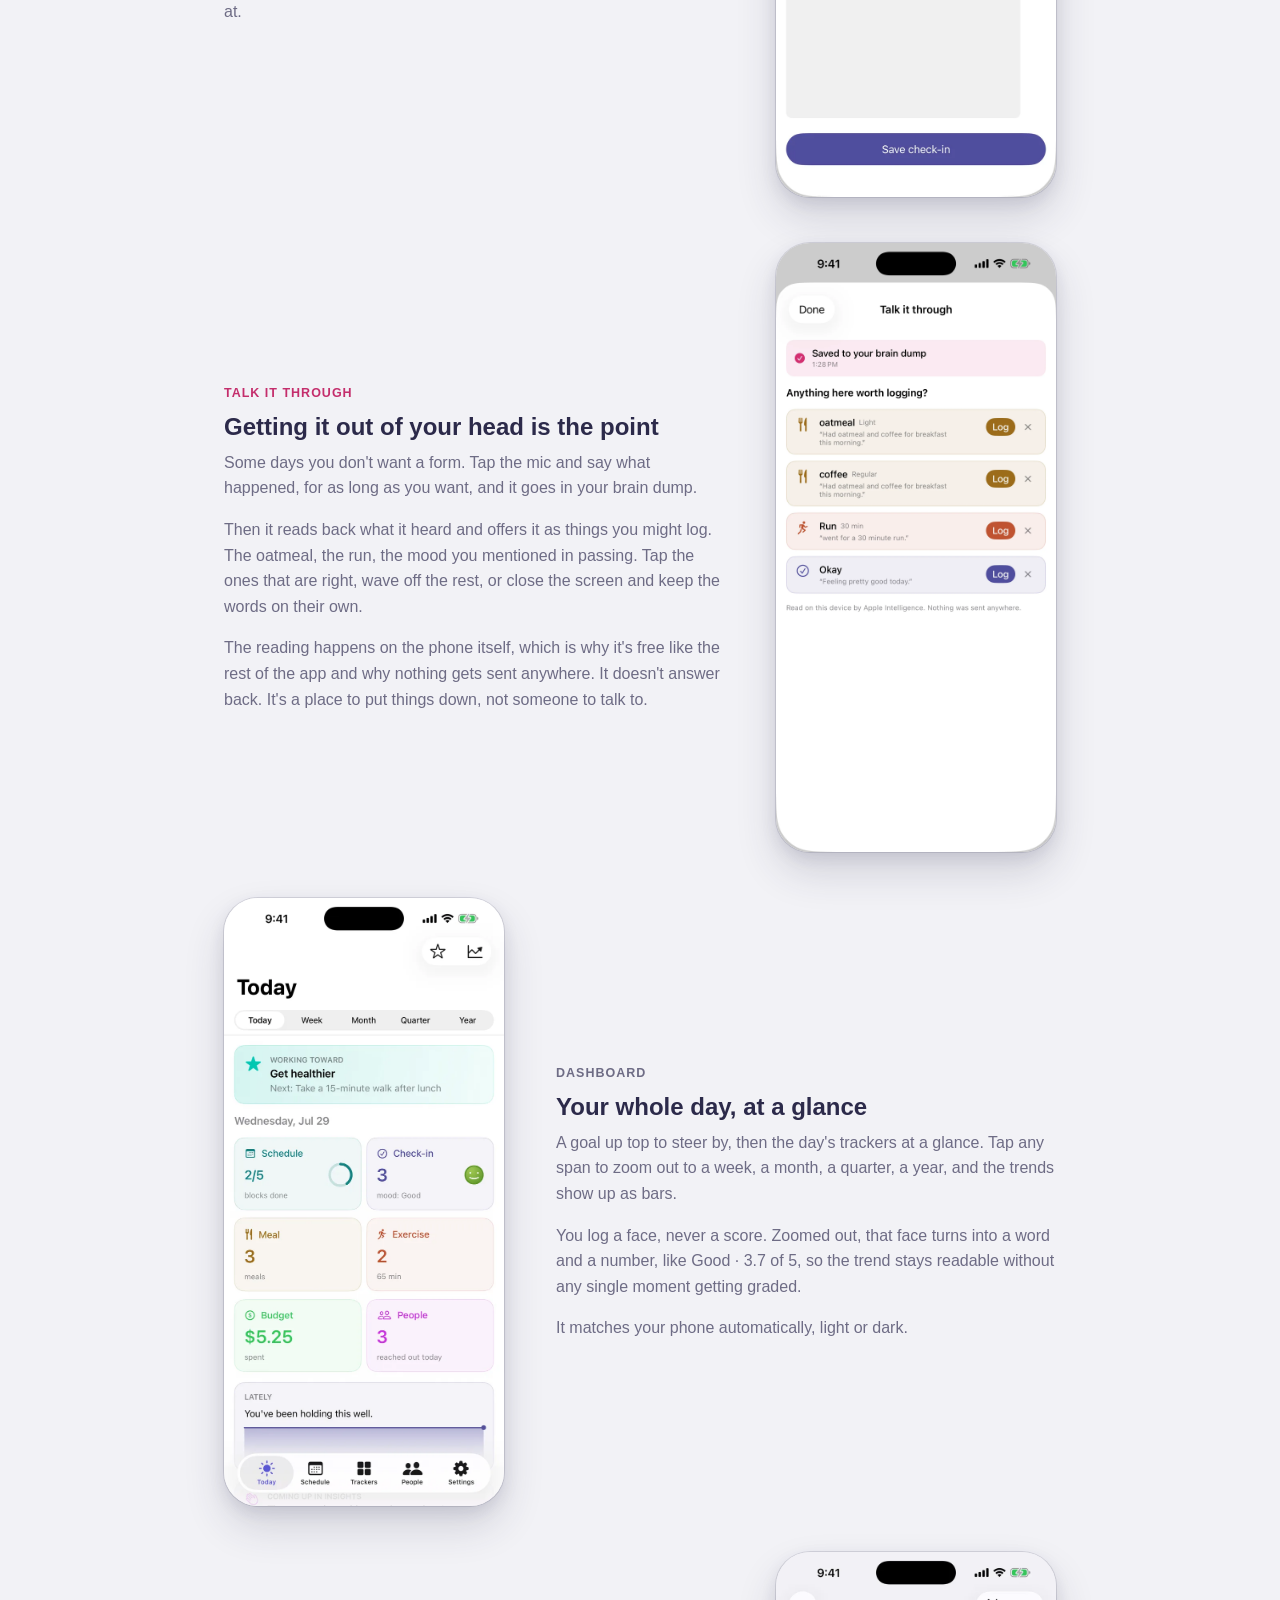
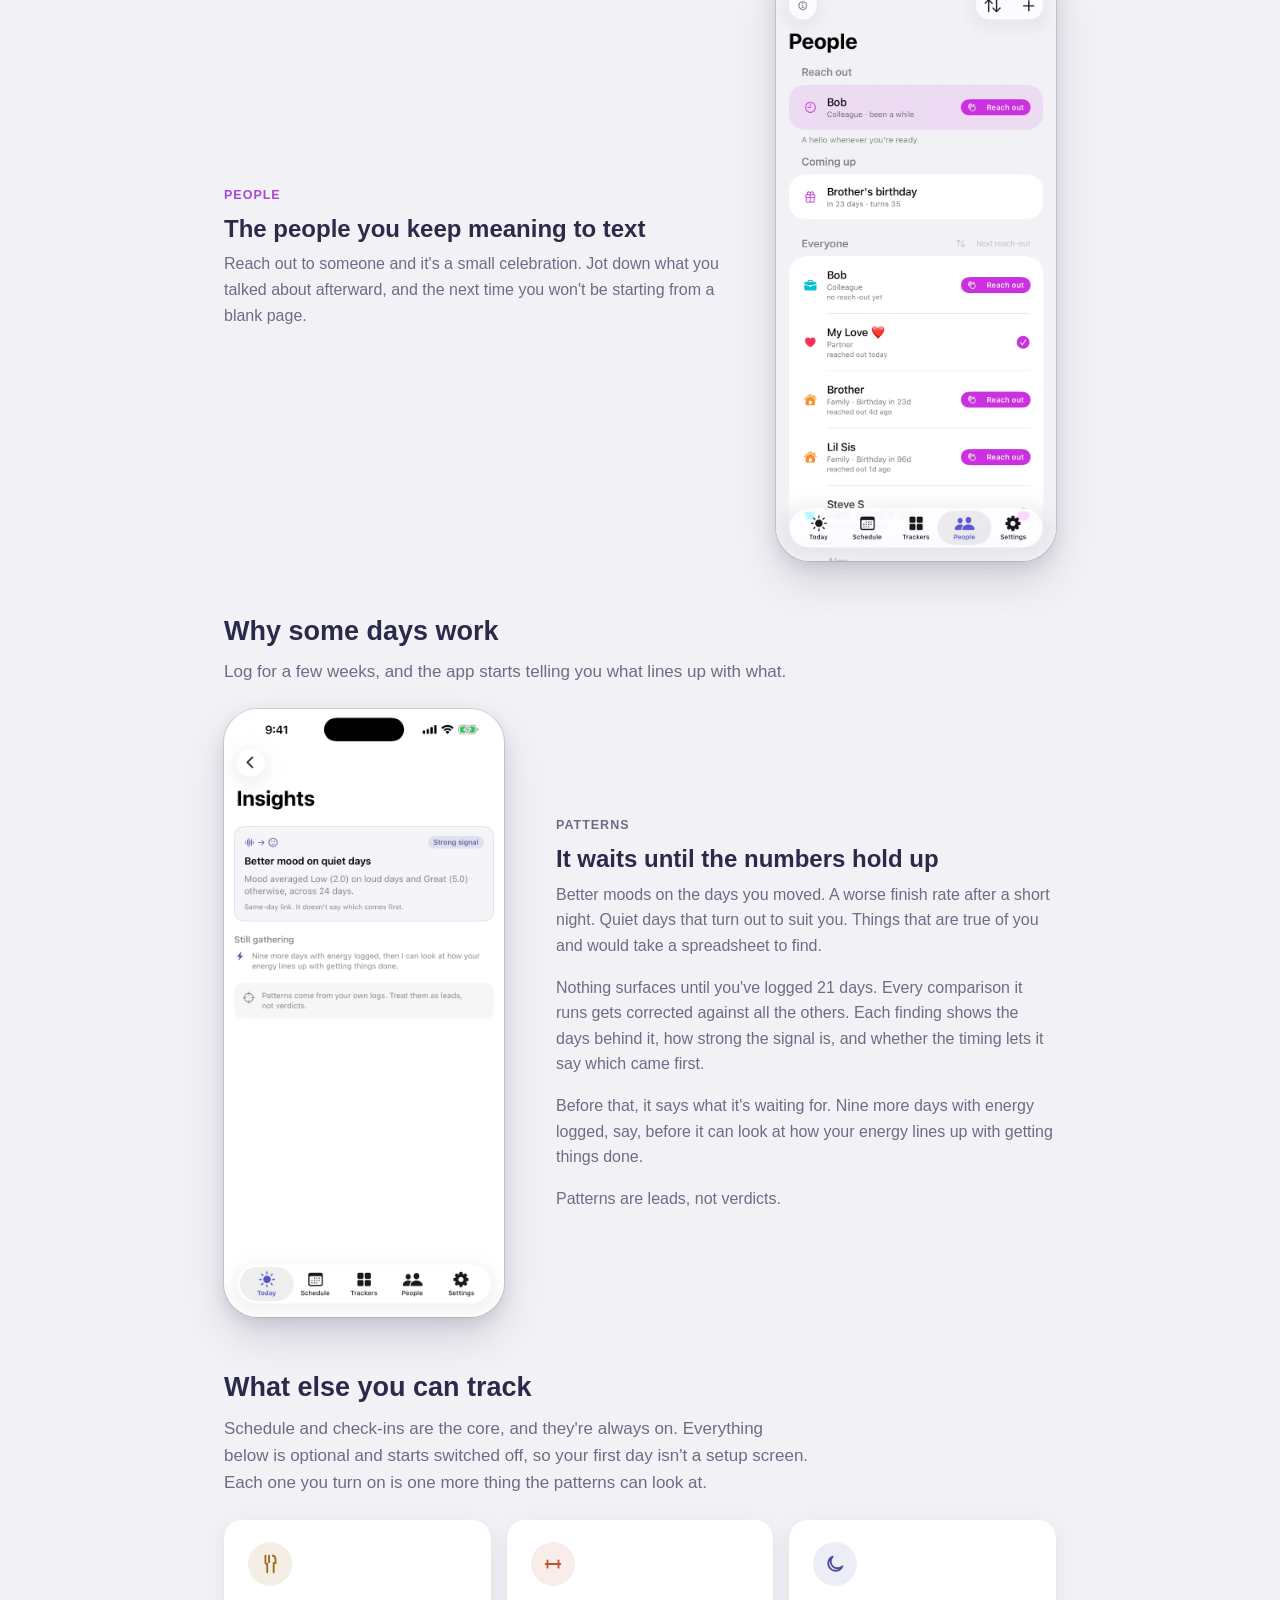
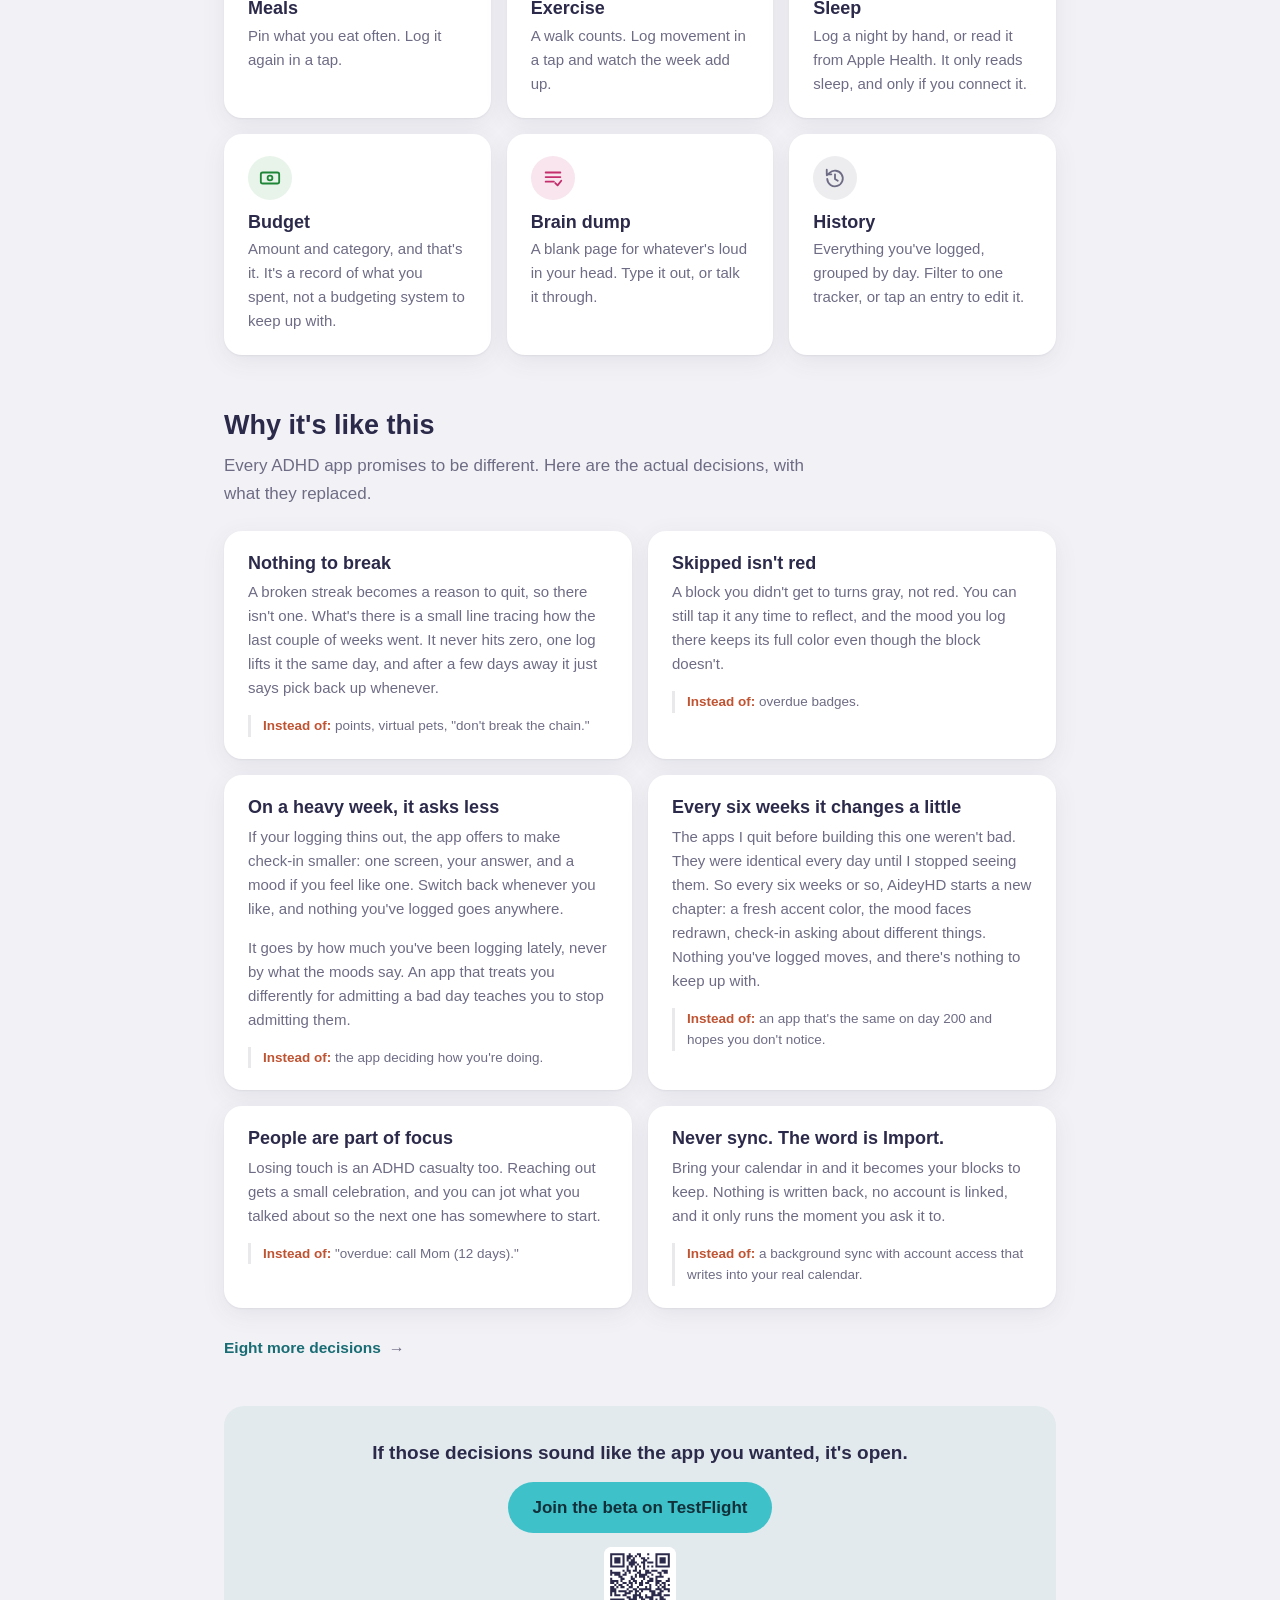
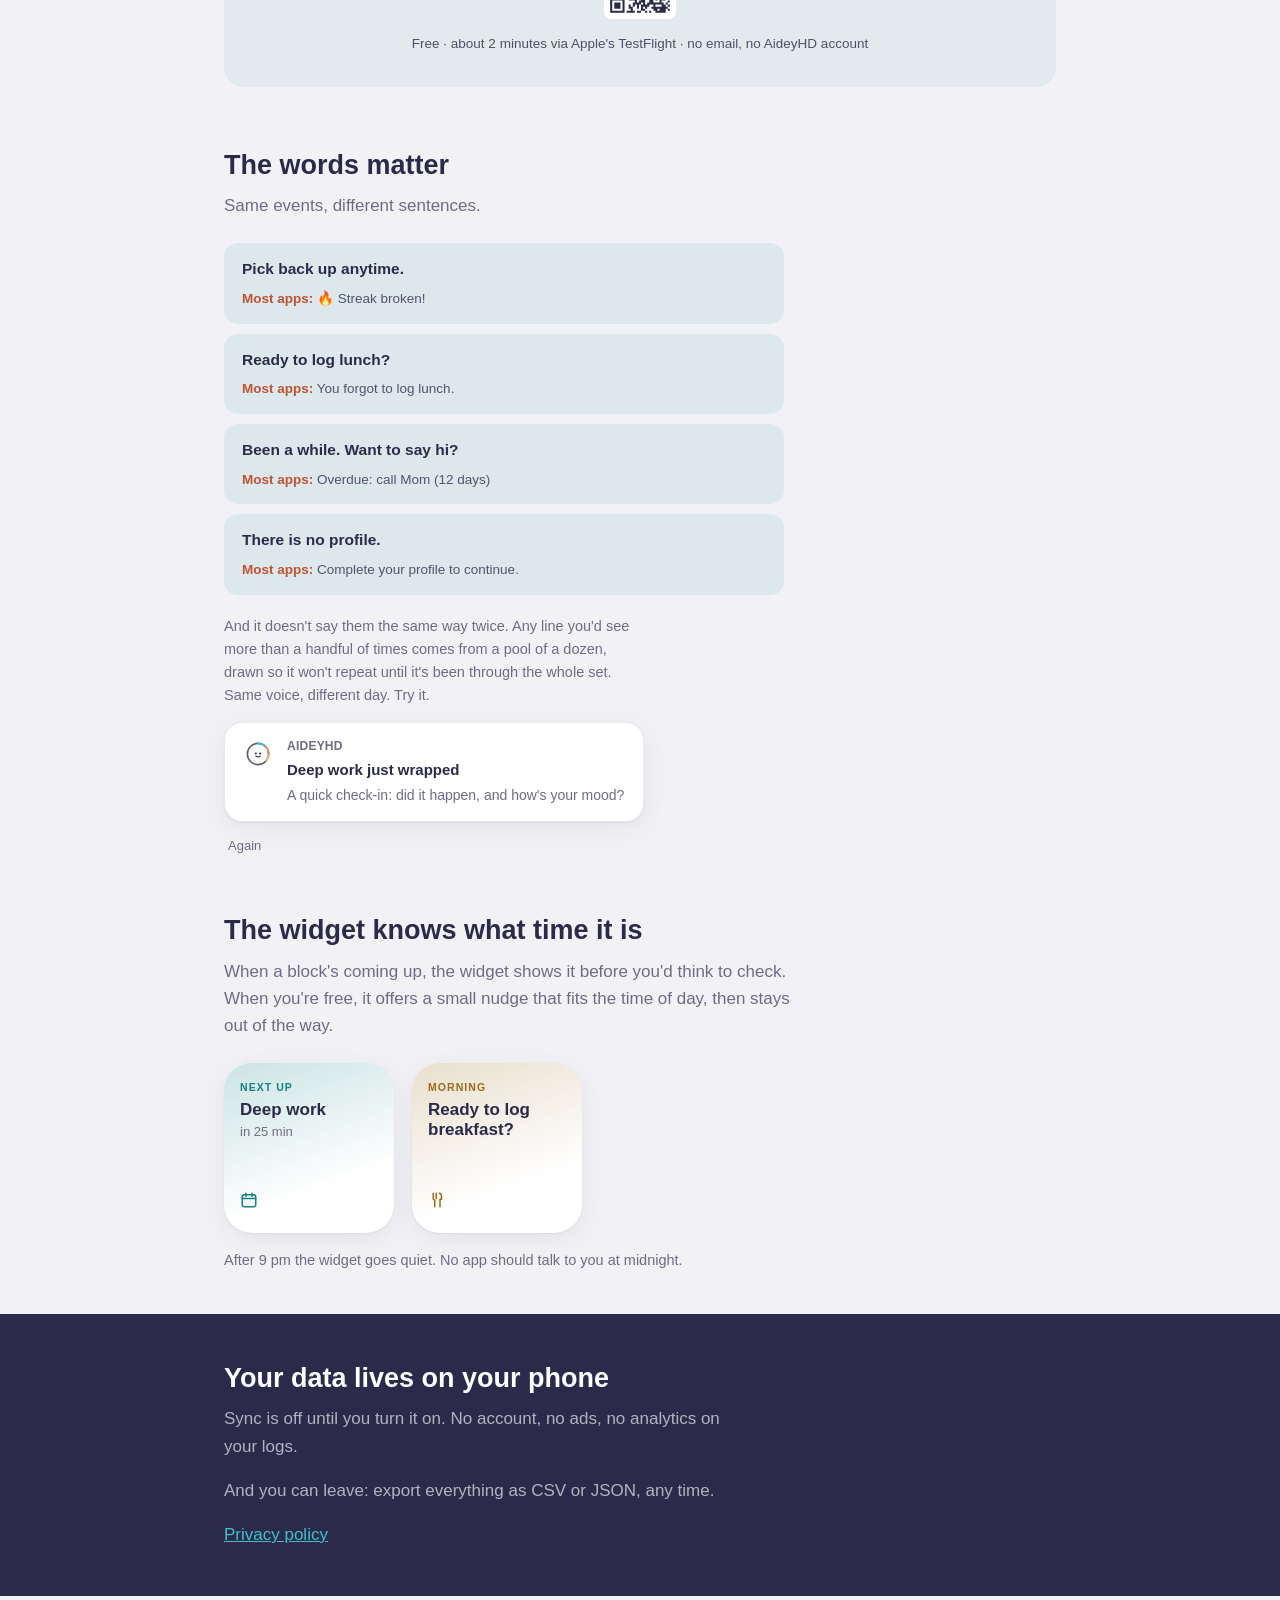
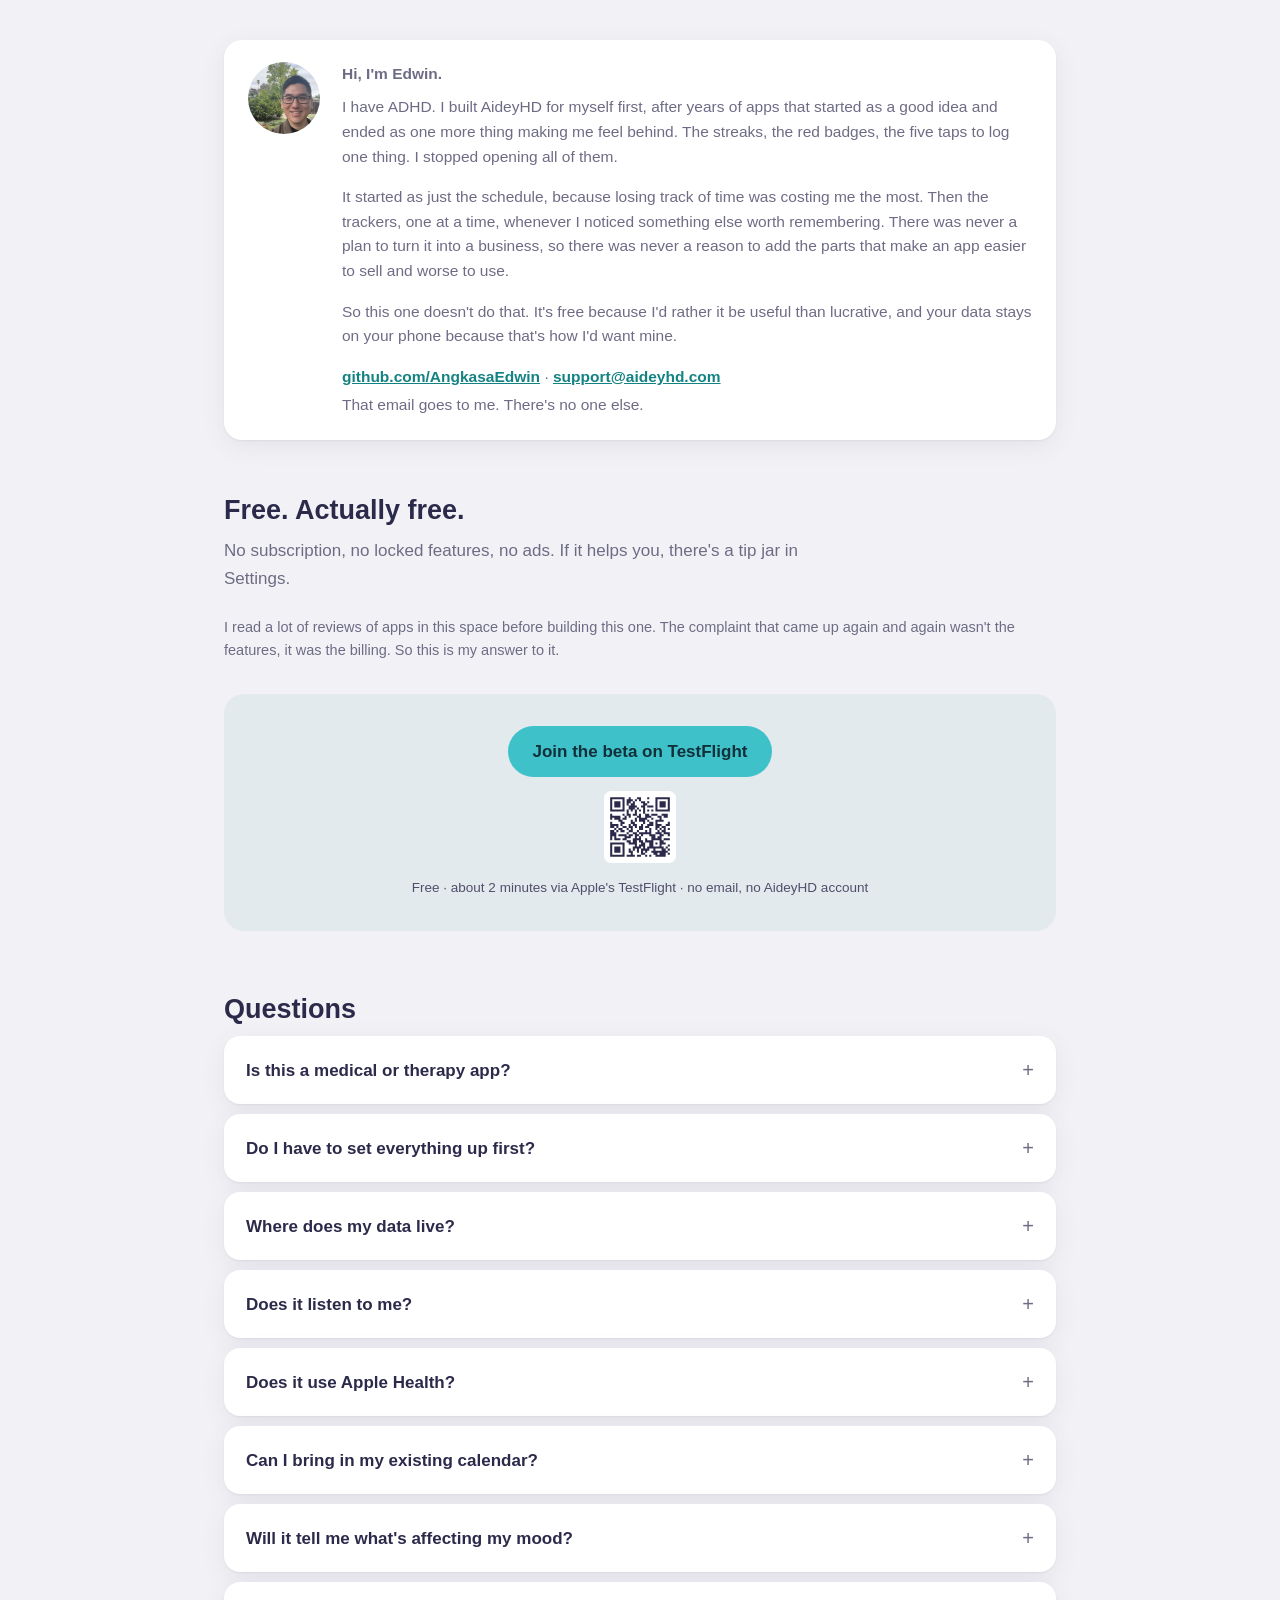
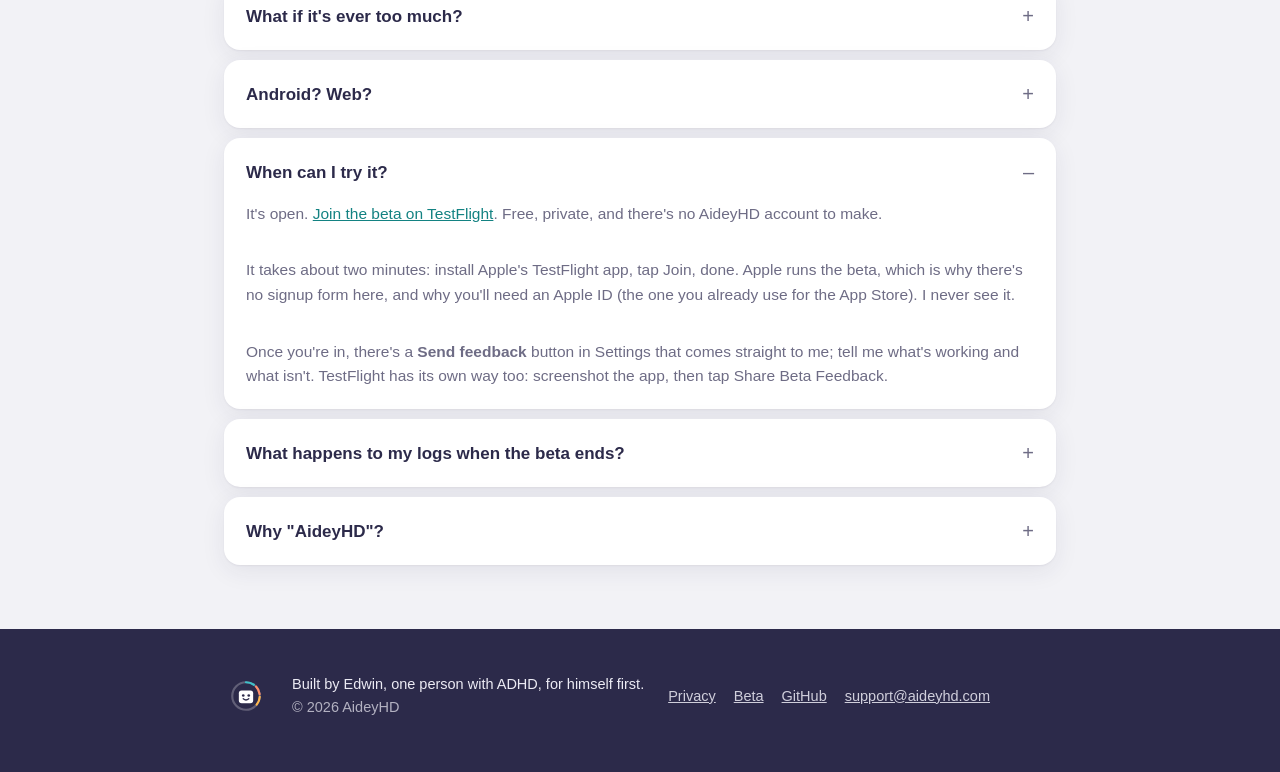
==== commit e09677c8: "Say what the engine actually promises, and where Android actually is Co-Authored-By: Claude Sonnet 5" ====
--- a/index.html
+++ b/index.html
@@ -75,7 +75,7 @@
         </figure>
       </div>
       <p class="cta-note">Free · about 2 minutes via Apple's TestFlight · no email, no AideyHD account</p>
-      <p class="platforms">For iPhone. Android has cleared closed testing and is moving toward a wider release.</p>
+      <p class="platforms">For iPhone. Android is done on Google's side and waiting on me.</p>
     </div>
     <figure class="hero-shot">
       <picture><source srcset="assets/screenshot-today.webp" type="image/webp"><img src="assets/screenshot-today.png" width="280" alt="AideyHD's Today screen: a goal to work toward at the top, then summary tiles for schedule, check-ins with mood, meals, exercise, budget, and people" fetchpriority="high"></picture>
@@ -196,7 +196,7 @@
           <div class="eyebrow" style="color:var(--indigo)">Check-in</div>
           <h3>How it went, in two taps</h3>
           <p>Did it happen, and how do you feel? One tap for each. The moods are faces with names, from Rough to Great, so there's no score to optimize. It takes about five seconds, then you're back to your day.</p>
-          <p>One more small question comes along too, a different one each day. Loud or quiet day? Where was your energy? One tap, always skippable, and after a few weeks the answers give the patterns something new to look at.</p>
+          <p>One more small question comes along too, a different one each day. Loud or quiet day? Where was your energy? One tap, always skippable, and the answers give the patterns something new to look at.</p>
         </div>
       </div>
 
@@ -275,7 +275,7 @@
           <div class="eyebrow" style="color:var(--ink-2)">Patterns</div>
           <h3>It waits until the numbers hold up</h3>
           <p>Better moods on the days you moved. A worse finish rate after a short night. Quiet days that turn out to suit you. Things that are true of you and would take a spreadsheet to find.</p>
-          <p>Nothing surfaces until you've logged 21 days. Every comparison it runs gets corrected against all the others, so a coincidence can't come back looking like a pattern. Each finding shows the days behind it, how strong the signal is, and whether the timing lets it say which came first.</p>
+          <p>Nothing surfaces until you've logged 21 days. Every comparison it runs gets corrected against all the others. Each finding shows the days behind it, how strong the signal is, and whether the timing lets it say which came first.</p>
           <p>Before that, it says what it's waiting for. Nine more days with energy logged, say, before it can look at how your energy lines up with getting things done.</p>
           <p class="small muted">Patterns are leads, not verdicts.</p>
         </div>
@@ -584,7 +584,7 @@
     </details>
     <details>
       <summary>Will it tell me what's affecting my mood?</summary>
-      <p>After a few weeks of real data, it surfaces gentle leads, like better moods on the days you exercised, or after a longer night's sleep. It shows how confident it is, and it won't claim what caused what unless the timing supports it. These are things to notice, not diagnoses.</p>
+      <p>After a few weeks of real data, it surfaces gentle leads, like better moods on the days you exercised, or after a longer night's sleep. It shows how confident it is, and it only says which came first when the timing allows. These are things to notice, not diagnoses.</p>
       <p>Before it knows anything, it says what it's waiting for in plain words, like two more nights of sleep logged before it can look at whether longer nights line up with better moods. And the moment something clears the bar, you see it. It's your data, so nothing gets held back to be released later.</p>
     </details>
     <details>
@@ -594,7 +594,7 @@
     </details>
     <details>
       <summary>Android? Web?</summary>
-      <p>iPhone first. The Android build has finished Google's closed testing and is waiting on approval for a wider release, once the last pieces land on my end. There's no web app, because it's built to live on your phone.</p>
+      <p>iPhone first. The Android build is done on Google's side, and it goes out once the last pieces land on my end. There's no web app, because it's built to live on your phone.</p>
     </details>
     <details id="beta" open>
       <summary>When can I try it?</summary>
